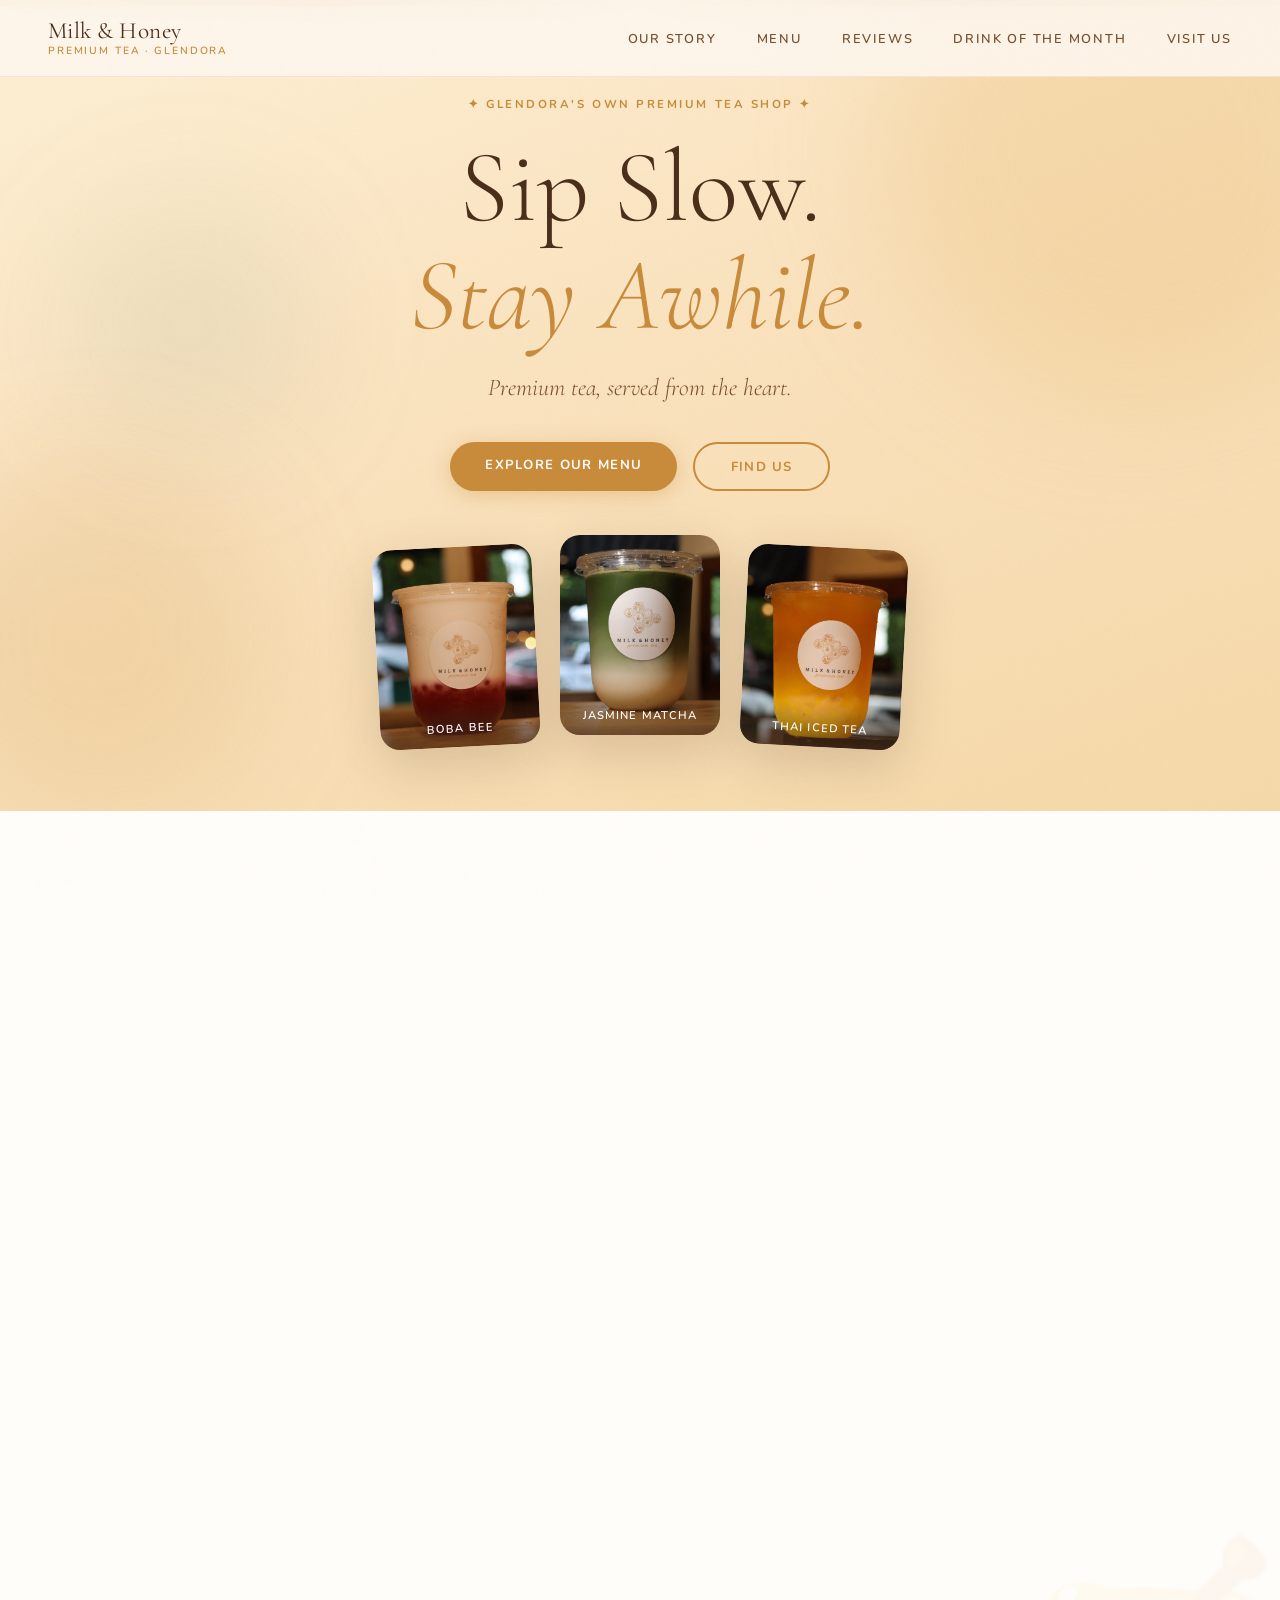
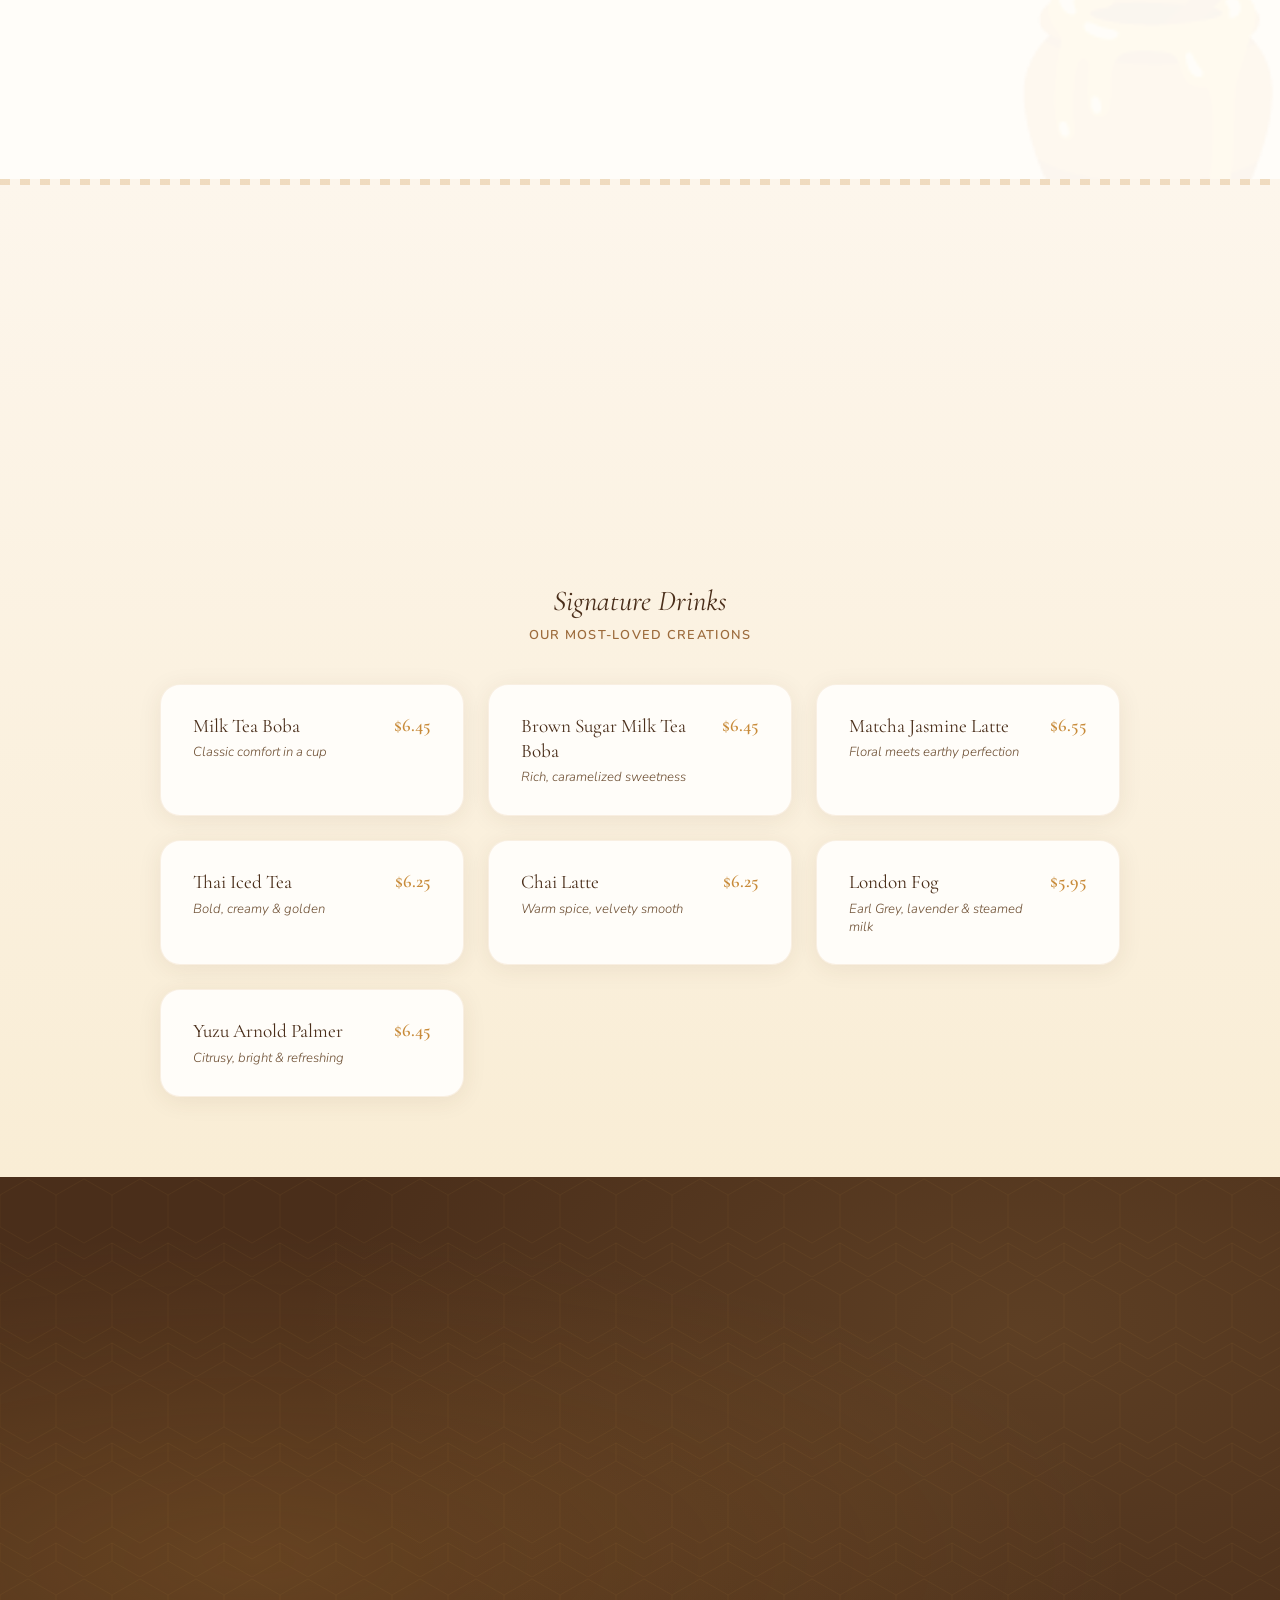
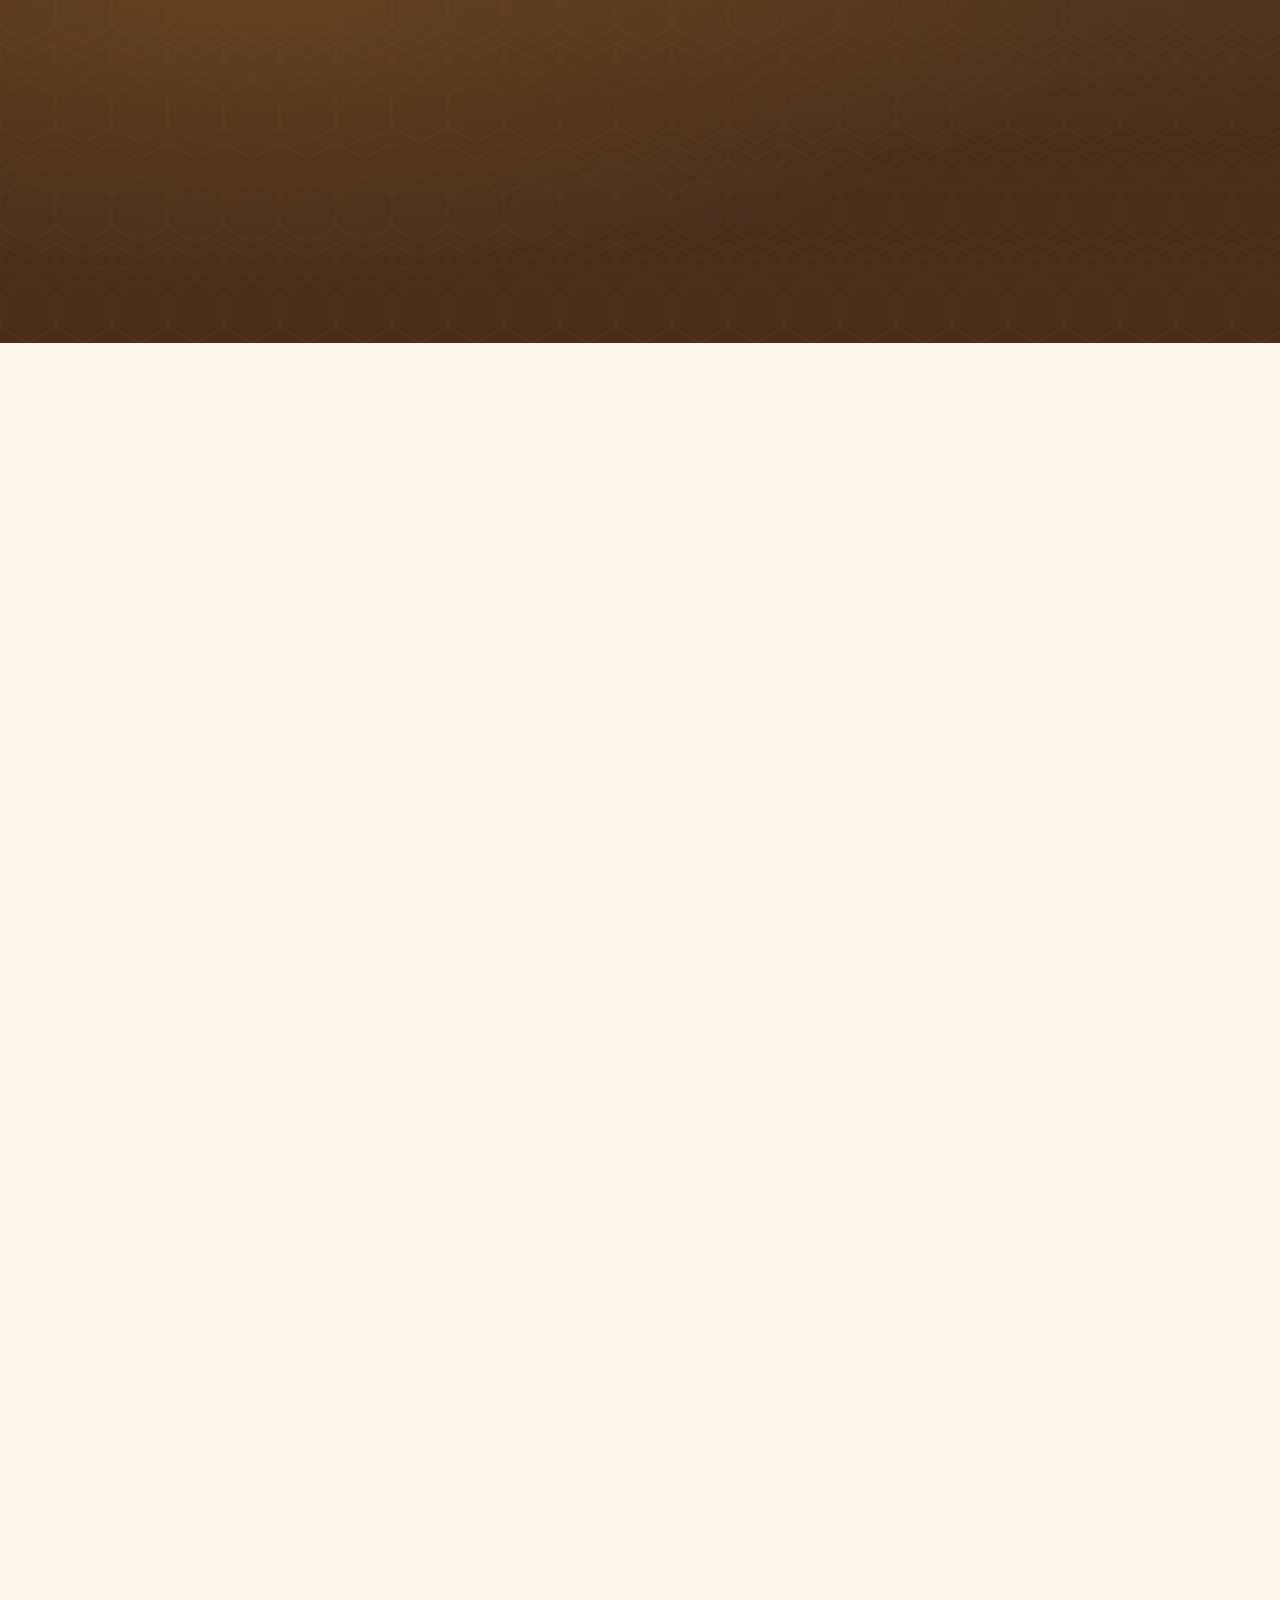
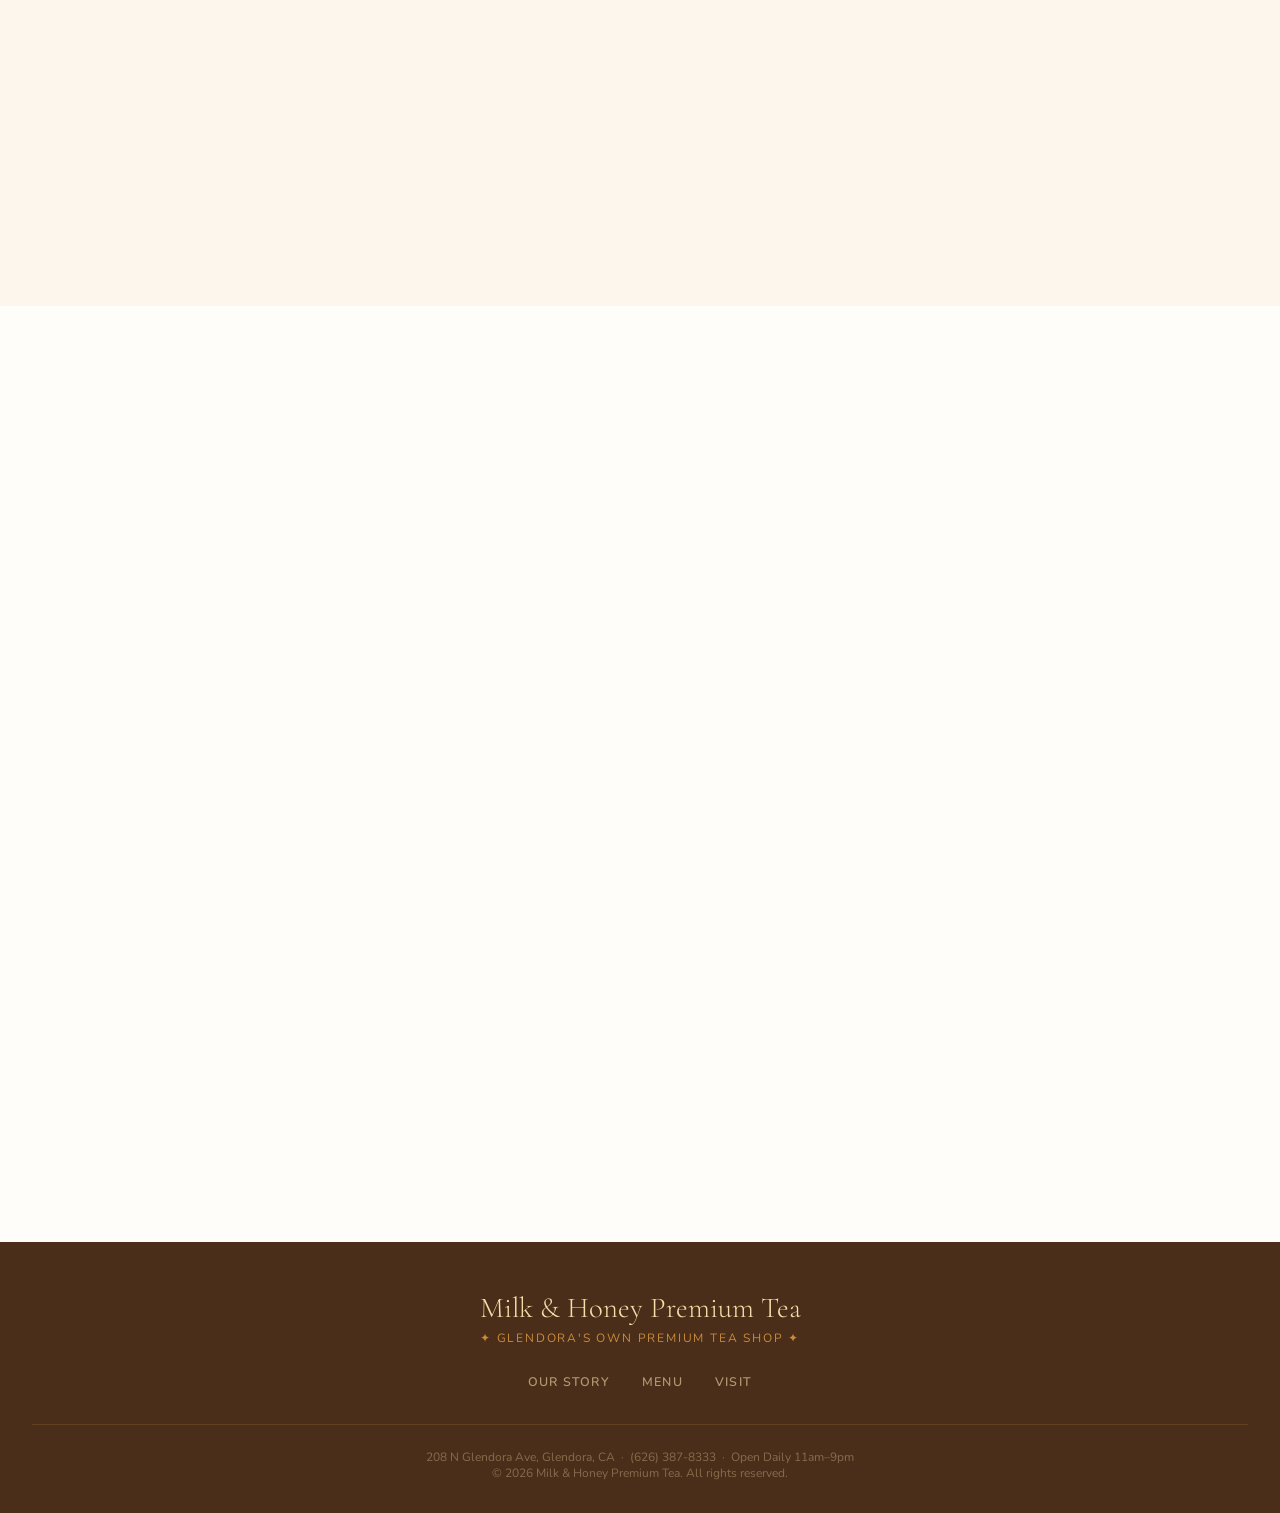
==== images/index.html @ d229e273 "Add files via upload" ====
<!DOCTYPE html>
<html lang="en">
<head>
<meta charset="UTF-8" />
<meta name="viewport" content="width=device-width, initial-scale=1.0" />
<title>Milk & Honey Premium Tea — Glendora's Own Premium Tea Shop</title>
<meta name="description" content="Milk & Honey Premium Tea is Glendora's cozy bubble tea house. Premium teas, boba drinks, and handcrafted lattes. Visit us at 208 N Glendora Ave. Open daily 11am–9pm." />
<!-- Google Analytics -->
<script async src="https://www.googletagmanager.com/gtag/js?id=G-Y9LE8G3MWZ"></script>
<script>
  window.dataLayer = window.dataLayer || [];
  function gtag(){dataLayer.push(arguments);}
  gtag('js', new Date());
  gtag('config', 'G-Y9LE8G3MWZ');
</script>

<link rel="preconnect" href="https://fonts.googleapis.com" />
<link rel="preconnect" href="https://fonts.gstatic.com" crossorigin />
<link href="https://fonts.googleapis.com/css2?family=Cormorant+Garamond:ital,wght@0,300;0,400;0,600;1,300;1,400&family=Nunito:wght@300;400;500;600;700&display=swap" rel="stylesheet" />
<style>
  :root {
    --honey:      #C88B3A;
    --honey-light:#E8B96A;
    --honey-pale: #F5DFA8;
    --cream:      #FDF6EC;
    --cream-dark: #F2E4CC;
    --warm-brown: #4A2E1A;
    --mid-brown:  #7A4F2D;
    --bark:       #9C6B3C;
    --sage:       #8A9E7E;
    --blush:      #EAD5C5;
    --white:      #FFFDF9;
    --text:       #3A2214;
    --text-soft:  #6B4C30;
  }

  *, *::before, *::after { box-sizing: border-box; margin: 0; padding: 0; }

  html { scroll-behavior: smooth; }

  body {
    font-family: 'Nunito', sans-serif;
    background: var(--cream);
    color: var(--text);
    overflow-x: hidden;
  }

  /* ========== NOISE TEXTURE OVERLAY ========== */
  body::before {
    content: '';
    position: fixed;
    inset: 0;
    background-image: url("data:image/svg+xml,%3Csvg viewBox='0 0 200 200' xmlns='http://www.w3.org/2000/svg'%3E%3Cfilter id='n'%3E%3CfeTurbulence type='fractalNoise' baseFrequency='0.9' numOctaves='4' stitchTiles='stitch'/%3E%3C/filter%3E%3Crect width='100%25' height='100%25' filter='url(%23n)' opacity='0.035'/%3E%3C/svg%3E");
    pointer-events: none;
    z-index: 9999;
    opacity: 0.4;
  }

  /* ========== NAV ========== */
  nav {
    position: fixed;
    top: 0; left: 0; right: 0;
    z-index: 100;
    display: flex;
    align-items: center;
    justify-content: space-between;
    padding: 1.1rem 3rem;
    background: rgba(253, 246, 236, 0.92);
    backdrop-filter: blur(12px);
    border-bottom: 1px solid rgba(200,139,58,0.15);
    transition: box-shadow 0.3s;
  }
  nav.scrolled { box-shadow: 0 2px 24px rgba(74,46,26,0.10); }

  .nav-brand {
    font-family: 'Cormorant Garamond', serif;
    font-size: 1.45rem;
    font-weight: 400;
    color: var(--warm-brown);
    letter-spacing: 0.02em;
    text-decoration: none;
    line-height: 1.2;
  }
  .nav-brand span { display: block; font-size: 0.65rem; letter-spacing: 0.18em; text-transform: uppercase; color: var(--honey); font-family: 'Nunito', sans-serif; font-weight: 600; }

  .nav-links { display: flex; gap: 2.5rem; list-style: none; align-items: center; }
  .nav-links a {
    font-size: 0.8rem;
    letter-spacing: 0.14em;
    text-transform: uppercase;
    font-weight: 600;
    color: var(--mid-brown);
    text-decoration: none;
    transition: color 0.2s;
  }
  .nav-links a:hover { color: var(--honey); }
  .nav-links .order-btn {
    background: var(--honey);
    color: var(--white) !important;
    padding: 0.55rem 1.3rem;
    border-radius: 50px;
    transition: background 0.2s, transform 0.15s;
  }
  .nav-links .order-btn:hover { background: var(--warm-brown); transform: translateY(-1px); }

  /* ========== HERO ========== */
  .hero {
    min-height: 80vh;
    display: flex;
    flex-direction: column;
    align-items: center;
    justify-content: center;
    text-align: center;
    padding: 6rem 2rem 4rem;
    position: relative;
    overflow: hidden;
    background: linear-gradient(160deg, #FDF0D5 0%, #FAE3C0 40%, #F5D8A8 100%);
  }

  /* Honey drip decorative top */
  .hero::before {
    content: '';
    position: absolute;
    top: -2px; left: 0; right: 0;
    height: 8px;
    background: linear-gradient(90deg, var(--honey-light), var(--honey), var(--honey-pale), var(--honey), var(--honey-light));
    z-index: 2;
  }

  /* Decorative circles */
  .hero-orb {
    position: absolute;
    border-radius: 50%;
    filter: blur(60px);
    pointer-events: none;
  }
  .hero-orb-1 { width: 500px; height: 500px; background: rgba(232,185,106,0.25); top: -100px; right: -100px; }
  .hero-orb-2 { width: 350px; height: 350px; background: rgba(200,139,58,0.15); bottom: 0; left: -80px; }
  .hero-orb-3 { width: 250px; height: 250px; background: rgba(138,158,126,0.12); top: 200px; left: 5%; }

  .hero-eyebrow {
    font-size: 0.72rem;
    letter-spacing: 0.22em;
    text-transform: uppercase;
    color: var(--honey);
    font-weight: 700;
    margin-bottom: 1.4rem;
    opacity: 0;
    animation: fadeUp 0.8s 0.2s forwards;
  }

  .hero h1 {
    font-family: 'Cormorant Garamond', serif;
    font-size: clamp(3.2rem, 8vw, 6.5rem);
    font-weight: 300;
    color: var(--warm-brown);
    line-height: 1.05;
    max-width: 780px;
    margin-bottom: 0.5rem;
    opacity: 0;
    animation: fadeUp 0.9s 0.4s forwards;
  }
  .hero h1 em { font-style: italic; color: var(--honey); }

  .hero-tagline {
    font-family: 'Cormorant Garamond', serif;
    font-size: clamp(1.1rem, 2.5vw, 1.5rem);
    font-weight: 300;
    font-style: italic;
    color: var(--mid-brown);
    margin-top: 1rem;
    margin-bottom: 2.5rem;
    opacity: 0;
    animation: fadeUp 0.9s 0.6s forwards;
  }

  .hero-ctas {
    display: flex;
    gap: 1rem;
    flex-wrap: wrap;
    justify-content: center;
    opacity: 0;
    animation: fadeUp 0.9s 0.8s forwards;
  }

  .btn-primary {
    background: var(--honey);
    color: var(--white);
    padding: 0.85rem 2.2rem;
    border-radius: 50px;
    text-decoration: none;
    font-size: 0.82rem;
    letter-spacing: 0.1em;
    text-transform: uppercase;
    font-weight: 700;
    transition: background 0.25s, transform 0.2s, box-shadow 0.25s;
    box-shadow: 0 4px 20px rgba(200,139,58,0.35);
  }
  .btn-primary:hover { background: var(--warm-brown); transform: translateY(-2px); box-shadow: 0 8px 30px rgba(74,46,26,0.25); }

  .btn-outline {
    border: 2px solid var(--honey);
    color: var(--honey);
    padding: 0.82rem 2.2rem;
    border-radius: 50px;
    text-decoration: none;
    font-size: 0.82rem;
    letter-spacing: 0.1em;
    text-transform: uppercase;
    font-weight: 700;
    transition: all 0.25s;
  }
  .btn-outline:hover { background: var(--honey); color: var(--white); transform: translateY(-2px); }

  /* Floating tea cups decoration */
  .hero-images {
    display: flex;
    gap: 1.5rem;
    margin-top: 3.5rem;
    opacity: 0;
    animation: fadeUp 1s 1s forwards;
  }
  .tea-card-mini {
    width: 160px;
    height: 200px;
    border-radius: 20px;
    overflow: hidden;
    box-shadow: 0 16px 50px rgba(74,46,26,0.18);
    position: relative;
    transform: rotate(-3deg);
    transition: transform 0.3s;
  }
  .tea-card-mini:nth-child(2) { transform: rotate(0deg) translateY(-12px); }
  .tea-card-mini:nth-child(3) { transform: rotate(3deg); }
  .tea-card-mini:hover { transform: rotate(0deg) translateY(-8px) scale(1.04); }
  .tea-card-mini img { width: 100%; height: 100%; object-fit: cover; }
  .tea-card-mini .label {
    position: absolute;
    bottom: 0; left: 0; right: 0;
    background: linear-gradient(transparent, rgba(74,46,26,0.75));
    color: #fff;
    font-size: 0.7rem;
    letter-spacing: 0.1em;
    text-transform: uppercase;
    font-weight: 600;
    padding: 1.2rem 0.8rem 0.7rem;
    text-align: center;
  }

  /* ========== SECTION DEFAULTS ========== */
  section { padding: 5rem 2rem; }
  .container { max-width: 1100px; margin: 0 auto; }
  .section-label {
    font-size: 0.7rem;
    letter-spacing: 0.22em;
    text-transform: uppercase;
    color: var(--honey);
    font-weight: 700;
    margin-bottom: 0.8rem;
  }
  .section-title {
    font-family: 'Cormorant Garamond', serif;
    font-size: clamp(2.2rem, 5vw, 3.4rem);
    font-weight: 300;
    color: var(--warm-brown);
    line-height: 1.15;
    margin-bottom: 1.2rem;
  }
  .section-title em { font-style: italic; color: var(--honey); }
  .divider {
    width: 60px; height: 3px;
    background: linear-gradient(90deg, var(--honey), var(--honey-pale));
    border-radius: 2px;
    margin-bottom: 1.8rem;
  }

  /* ========== ABOUT ========== */
  .about {
    background: var(--white);
    position: relative;
    overflow: hidden;
  }
  .about::after {
    content: '🍯';
    position: absolute;
    font-size: 18rem;
    opacity: 0.04;
    right: -3rem;
    bottom: -4rem;
    line-height: 1;
  }
  .about-inner {
    display: grid;
    grid-template-columns: 1fr 1fr;
    gap: 5rem;
    align-items: center;
  }
  .about-visual {
    position: relative;
  }
  .about-img-frame {
    background: var(--cream-dark);
    border-radius: 24px;
    padding: 2rem;
    box-shadow: 0 20px 60px rgba(74,46,26,0.12);
    position: relative;
  }
  .about-img-frame::before {
    content: '';
    position: absolute;
    inset: -12px;
    border: 2px dashed rgba(200,139,58,0.3);
    border-radius: 32px;
    pointer-events: none;
  }
  .about-poem-box {
    background: linear-gradient(135deg, var(--honey-pale), var(--cream-dark));
    border-radius: 16px;
    padding: 2.2rem;
    text-align: center;
  }
  .about-poem-box .poem-title {
    font-family: 'Cormorant Garamond', serif;
    font-size: 1.6rem;
    font-weight: 400;
    font-style: italic;
    color: var(--warm-brown);
    margin-bottom: 1.2rem;
  }
  .about-poem-box p {
    font-family: 'Cormorant Garamond', serif;
    font-size: 1.05rem;
    font-style: italic;
    color: var(--mid-brown);
    line-height: 1.9;
    font-weight: 300;
  }
  .pinky-icon {
    font-size: 2.5rem;
    display: block;
    margin-bottom: 1rem;
  }

  .about-text { position: relative; z-index: 1; }
  .about-text p {
    font-size: 1.05rem;
    color: var(--text-soft);
    line-height: 1.9;
    margin-bottom: 1.2rem;
    font-weight: 300;
  }
  .about-text p strong { color: var(--warm-brown); font-weight: 600; }
  .about-badges {
    display: flex;
    gap: 0.8rem;
    flex-wrap: wrap;
    margin-top: 2rem;
  }
  .badge {
    background: var(--honey-pale);
    color: var(--mid-brown);
    font-size: 0.75rem;
    font-weight: 700;
    letter-spacing: 0.08em;
    text-transform: uppercase;
    padding: 0.5rem 1.1rem;
    border-radius: 50px;
    border: 1px solid rgba(200,139,58,0.25);
  }

  /* ========== MENU ========== */
  .menu-section {
    background: linear-gradient(180deg, var(--cream) 0%, #F9EDD5 100%);
    position: relative;
  }
  .menu-section::before {
    content: '';
    position: absolute;
    top: 0; left: 0; right: 0;
    height: 6px;
    background: repeating-linear-gradient(90deg, var(--honey) 0, var(--honey) 10px, transparent 10px, transparent 20px);
    opacity: 0.25;
  }

  .menu-header { text-align: center; margin-bottom: 3.5rem; }
  .menu-header .divider { margin: 0 auto 1.8rem; }

  /* Category tabs */
  .menu-tabs {
    display: flex;
    gap: 0.6rem;
    flex-wrap: wrap;
    justify-content: center;
    margin-bottom: 3rem;
  }
  .tab-btn {
    background: transparent;
    border: 1.5px solid var(--honey);
    color: var(--honey);
    font-family: 'Nunito', sans-serif;
    font-size: 0.75rem;
    font-weight: 700;
    letter-spacing: 0.12em;
    text-transform: uppercase;
    padding: 0.5rem 1.3rem;
    border-radius: 50px;
    cursor: pointer;
    transition: all 0.2s;
  }
  .tab-btn.active, .tab-btn:hover {
    background: var(--honey);
    color: var(--white);
  }

  /* Menu categories */
  .menu-category { display: none; }
  .menu-category.active { display: block; animation: fadeIn 0.4s forwards; }

  .menu-cat-title {
    font-family: 'Cormorant Garamond', serif;
    font-size: 1.8rem;
    font-style: italic;
    font-weight: 400;
    color: var(--warm-brown);
    text-align: center;
    margin-bottom: 0.5rem;
  }
  .menu-cat-sub {
    text-align: center;
    font-size: 0.8rem;
    letter-spacing: 0.1em;
    text-transform: uppercase;
    color: var(--bark);
    margin-bottom: 2.5rem;
    font-weight: 600;
  }

  /* Signature drinks — card layout */
  .menu-cards {
    display: grid;
    grid-template-columns: repeat(auto-fill, minmax(280px, 1fr));
    gap: 1.5rem;
    max-width: 960px;
    margin: 0 auto;
  }
  .menu-card {
    background: var(--white);
    border-radius: 20px;
    padding: 1.8rem 2rem;
    box-shadow: 0 4px 24px rgba(74,46,26,0.08);
    border: 1px solid rgba(200,139,58,0.12);
    transition: transform 0.25s, box-shadow 0.25s;
    display: flex;
    justify-content: space-between;
    align-items: flex-start;
  }
  .menu-card:hover { transform: translateY(-4px); box-shadow: 0 12px 40px rgba(74,46,26,0.14); }
  .menu-card-name {
    font-family: 'Cormorant Garamond', serif;
    font-size: 1.2rem;
    font-weight: 400;
    color: var(--warm-brown);
    line-height: 1.3;
    flex: 1;
  }
  .menu-card-desc {
    font-size: 0.82rem;
    color: var(--text-soft);
    margin-top: 0.3rem;
    font-weight: 300;
    font-style: italic;
  }
  .menu-card-price {
    font-family: 'Cormorant Garamond', serif;
    font-size: 1.15rem;
    font-weight: 600;
    color: var(--honey);
    white-space: nowrap;
    margin-left: 1rem;
  }

  /* Simple list layout */
  .menu-list {
    display: grid;
    grid-template-columns: repeat(auto-fill, minmax(220px, 1fr));
    gap: 0.8rem;
    max-width: 960px;
    margin: 0 auto;
  }
  .menu-list-item {
    background: var(--white);
    border-radius: 12px;
    padding: 0.9rem 1.2rem;
    display: flex;
    align-items: center;
    gap: 0.7rem;
    font-size: 0.92rem;
    color: var(--mid-brown);
    font-weight: 500;
    border: 1px solid rgba(200,139,58,0.12);
    transition: border-color 0.2s, background 0.2s;
  }
  .menu-list-item:hover { border-color: var(--honey-light); background: var(--cream-dark); }
  .menu-list-item::before { content: '✦'; color: var(--honey-light); font-size: 0.65rem; flex-shrink: 0; }

  /* Toppings/foam grid */
  .add-on-grid {
    max-width: 960px;
    margin: 0 auto;
    display: grid;
    grid-template-columns: 1fr 1fr;
    gap: 2rem;
  }
  .add-on-box {
    background: var(--white);
    border-radius: 20px;
    padding: 2rem;
    border: 1px solid rgba(200,139,58,0.15);
    box-shadow: 0 4px 20px rgba(74,46,26,0.06);
  }
  .add-on-box-title {
    font-family: 'Cormorant Garamond', serif;
    font-size: 1.3rem;
    font-weight: 400;
    color: var(--warm-brown);
    margin-bottom: 0.3rem;
  }
  .add-on-price-tag {
    display: inline-block;
    background: var(--honey-pale);
    color: var(--honey);
    font-size: 0.72rem;
    font-weight: 700;
    letter-spacing: 0.1em;
    padding: 0.2rem 0.7rem;
    border-radius: 50px;
    margin-bottom: 1rem;
  }
  .add-on-items {
    display: flex;
    flex-wrap: wrap;
    gap: 0.5rem;
  }
  .add-on-item {
    background: var(--cream);
    color: var(--text-soft);
    font-size: 0.8rem;
    padding: 0.35rem 0.85rem;
    border-radius: 50px;
    font-weight: 500;
    border: 1px solid var(--cream-dark);
    transition: all 0.2s;
  }
  .add-on-item:hover { background: var(--honey-pale); border-color: var(--honey-light); color: var(--warm-brown); cursor: default; }

  /* ========== ORDER BANNER ========== */
  .order-banner {
    background: var(--warm-brown);
    padding: 4rem 2rem;
    text-align: center;
    position: relative;
    overflow: hidden;
  }
  .order-banner::before {
    content: '';
    position: absolute;
    inset: 0;
    background: radial-gradient(ellipse at 70% 50%, rgba(200,139,58,0.25) 0%, transparent 65%);
  }
  .order-banner h2 {
    font-family: 'Cormorant Garamond', serif;
    font-size: clamp(2rem, 5vw, 3rem);
    font-weight: 300;
    color: var(--honey-pale);
    margin-bottom: 0.8rem;
    position: relative;
  }
  .order-banner p {
    font-size: 1rem;
    color: rgba(245,223,168,0.75);
    margin-bottom: 2rem;
    font-weight: 300;
    position: relative;
    max-width: 480px;
    margin-left: auto;
    margin-right: auto;
  }
  .order-banner .btn-primary {
    background: var(--honey);
    font-size: 0.9rem;
    padding: 1rem 2.8rem;
    position: relative;
    box-shadow: 0 8px 32px rgba(0,0,0,0.3);
  }
  .order-banner .btn-primary:hover { background: var(--honey-light); color: var(--warm-brown); }

  /* ========== VISIT ========== */
  .visit { background: var(--white); }
  .visit-inner {
    display: grid;
    grid-template-columns: 1fr 1fr;
    gap: 4rem;
    align-items: start;
  }
  .visit-info { }
  .info-row {
    display: flex;
    gap: 1.2rem;
    align-items: flex-start;
    margin-bottom: 2rem;
    padding-bottom: 2rem;
    border-bottom: 1px solid var(--cream-dark);
  }
  .info-row:last-child { border-bottom: none; }
  .info-icon {
    width: 48px;
    height: 48px;
    background: var(--honey-pale);
    border-radius: 14px;
    display: flex;
    align-items: center;
    justify-content: center;
    font-size: 1.3rem;
    flex-shrink: 0;
  }
  .info-label {
    font-size: 0.7rem;
    letter-spacing: 0.15em;
    text-transform: uppercase;
    color: var(--honey);
    font-weight: 700;
    margin-bottom: 0.4rem;
  }
  .info-value {
    font-family: 'Cormorant Garamond', serif;
    font-size: 1.15rem;
    color: var(--warm-brown);
    font-weight: 400;
    line-height: 1.5;
  }
  .info-value a { color: var(--warm-brown); text-decoration: none; }
  .info-value a:hover { color: var(--honey); }

  .visit-map {
    border-radius: 24px;
    overflow: hidden;
    box-shadow: 0 16px 60px rgba(74,46,26,0.15);
    height: auto;
  }
  .visit-map iframe { width: 100%; height: 300px; border: 0; display: block; }

  /* ========== FOOTER ========== */
  footer {
    background: var(--warm-brown);
    color: rgba(245,223,168,0.7);
    padding: 3rem 2rem 2rem;
    text-align: center;
  }
  .footer-brand {
    font-family: 'Cormorant Garamond', serif;
    font-size: 1.8rem;
    font-weight: 300;
    color: var(--honey-pale);
    margin-bottom: 0.3rem;
  }
  .footer-tag {
    font-size: 0.75rem;
    letter-spacing: 0.15em;
    text-transform: uppercase;
    color: var(--honey);
    margin-bottom: 1.5rem;
  }
  .footer-links {
    display: flex;
    gap: 2rem;
    justify-content: center;
    list-style: none;
    margin-bottom: 2rem;
    flex-wrap: wrap;
  }
  .footer-links a {
    font-size: 0.78rem;
    letter-spacing: 0.1em;
    text-transform: uppercase;
    color: rgba(245,223,168,0.6);
    text-decoration: none;
    font-weight: 600;
    transition: color 0.2s;
  }
  .footer-links a:hover { color: var(--honey-light); }
  .footer-copy {
    font-size: 0.75rem;
    color: rgba(245,223,168,0.35);
    border-top: 1px solid rgba(200,139,58,0.2);
    padding-top: 1.5rem;
    margin-top: 1.5rem;
  }

  /* ========== SOCIAL PROOF ========== */
  .social-proof {
    background: var(--cream);
    padding: 5rem 2rem;
    position: relative;
    overflow: hidden;
  }
  .social-proof-header { text-align: center; margin-bottom: 3.5rem; }
  .social-proof-header .divider { margin: 0 auto 1.8rem; }

  /* ---- Yelp badge strip ---- */
  .yelp-strip {
    display: flex;
    align-items: center;
    justify-content: center;
    gap: 1.5rem;
    background: var(--white);
    border-radius: 20px;
    padding: 1.5rem 2.5rem;
    margin-bottom: 3rem;
    max-width: 700px;
    margin-left: auto;
    margin-right: auto;
    box-shadow: 0 4px 20px rgba(74,46,26,0.07);
    border: 1px solid rgba(200,139,58,0.12);
    flex-wrap: wrap;
    gap: 1.2rem;
  }
  .yelp-logo { display: flex; align-items: center; gap: 0.5rem; }
  .yelp-logo svg { width: 70px; height: auto; }
  .yelp-stars { display: flex; gap: 3px; }
  .yelp-star { color: #FF1A1A; font-size: 1.3rem; }
  .yelp-info { text-align: left; }
  .yelp-rating-num {
    font-family: 'Cormorant Garamond', serif;
    font-size: 2.2rem;
    font-weight: 300;
    color: var(--warm-brown);
    line-height: 1;
  }
  .yelp-count {
    font-size: 0.78rem;
    color: var(--text-soft);
    font-weight: 500;
    letter-spacing: 0.05em;
  }
  .yelp-btn {
    background: #FF1A1A;
    color: #fff;
    text-decoration: none;
    font-size: 0.78rem;
    font-weight: 700;
    letter-spacing: 0.1em;
    text-transform: uppercase;
    padding: 0.6rem 1.4rem;
    border-radius: 50px;
    transition: background 0.2s, transform 0.2s;
    white-space: nowrap;
  }
  .yelp-btn:hover { background: #cc0000; transform: translateY(-1px); }

  /* ---- Review cards ---- */
  .reviews-grid {
    display: grid;
    grid-template-columns: repeat(auto-fill, minmax(300px, 1fr));
    gap: 1.5rem;
    max-width: 1100px;
    margin: 0 auto 4rem;
  }
  .review-card {
    background: var(--white);
    border-radius: 20px;
    padding: 2rem;
    box-shadow: 0 4px 24px rgba(74,46,26,0.07);
    border: 1px solid rgba(200,139,58,0.12);
    display: flex;
    flex-direction: column;
    gap: 1rem;
    transition: transform 0.25s, box-shadow 0.25s;
  }
  .review-card:hover { transform: translateY(-4px); box-shadow: 0 12px 40px rgba(74,46,26,0.12); }
  .review-stars { display: flex; gap: 3px; }
  .review-star { color: #FF1A1A; font-size: 1rem; }
  .review-text {
    font-family: 'Cormorant Garamond', serif;
    font-size: 1.1rem;
    font-style: italic;
    font-weight: 300;
    color: var(--text);
    line-height: 1.75;
    flex: 1;
  }
  .review-text::before { content: '\201C'; color: var(--honey-light); font-size: 2rem; line-height: 0; vertical-align: -0.5rem; margin-right: 2px; }
  .review-text::after  { content: '\201D'; color: var(--honey-light); font-size: 2rem; line-height: 0; vertical-align: -0.5rem; margin-left: 2px; }
  .review-meta {
    display: flex;
    align-items: center;
    gap: 0.8rem;
    padding-top: 1rem;
    border-top: 1px solid var(--cream-dark);
  }
  .review-avatar {
    width: 38px; height: 38px;
    border-radius: 50%;
    background: var(--honey-pale);
    display: flex;
    align-items: center;
    justify-content: center;
    font-size: 0.9rem;
    font-weight: 700;
    color: var(--honey);
    flex-shrink: 0;
  }
  .review-name {
    font-size: 0.85rem;
    font-weight: 700;
    color: var(--warm-brown);
    line-height: 1.3;
  }
  .review-source {
    font-size: 0.72rem;
    color: var(--text-soft);
    font-weight: 500;
    display: flex;
    align-items: center;
    gap: 0.3rem;
  }
  .review-source::before { content: ''; display: inline-block; width: 8px; height: 8px; border-radius: 50%; background: #FF1A1A; }

  /* ---- Instagram section ---- */
  .insta-section { margin-top: 1rem; }
  .insta-header {
    display: flex;
    align-items: center;
    justify-content: center;
    gap: 1rem;
    margin-bottom: 1.5rem;
    flex-wrap: wrap;
  }
  .insta-handle {
    font-family: 'Cormorant Garamond', serif;
    font-size: 1.4rem;
    font-weight: 400;
    font-style: italic;
    color: var(--warm-brown);
  }
  .insta-badge {
    display: flex;
    align-items: center;
    gap: 0.5rem;
    text-decoration: none;
    background: linear-gradient(135deg, #f09433 0%, #e6683c 25%, #dc2743 50%, #cc2366 75%, #bc1888 100%);
    color: #fff;
    font-size: 0.75rem;
    font-weight: 700;
    letter-spacing: 0.08em;
    text-transform: uppercase;
    padding: 0.5rem 1.2rem;
    border-radius: 50px;
    transition: opacity 0.2s, transform 0.2s;
  }
  .insta-badge:hover { opacity: 0.88; transform: translateY(-1px); }
  .insta-grid {
    display: grid;
    grid-template-columns: repeat(3, 1fr);
    gap: 1rem;
    max-width: 700px;
    margin: 0 auto;
    border-radius: 20px;
    overflow: hidden;
  }
  .insta-placeholder {
    aspect-ratio: 1;
    background: var(--cream-dark);
    border-radius: 12px;
    display: flex;
    flex-direction: column;
    align-items: center;
    justify-content: center;
    gap: 0.5rem;
    cursor: pointer;
    transition: background 0.2s;
    text-decoration: none;
    border: 2px dashed rgba(200,139,58,0.25);
  }
  .insta-placeholder:hover { background: var(--honey-pale); }
  .insta-placeholder .insta-img {
    width: 100%;
    height: 100%;
    object-fit: cover;
    border-radius: 10px;
    display: block;
  }
  .insta-placeholder-icon { font-size: 2rem; opacity: 0.4; }
  .insta-placeholder-text { font-size: 0.7rem; color: var(--text-soft); font-weight: 600; letter-spacing: 0.08em; text-transform: uppercase; }
  .insta-note {
    text-align: center;
    margin-top: 1.2rem;
    font-size: 0.82rem;
    color: var(--text-soft);
    font-style: italic;
    font-weight: 300;
  }

  /* ========== HONEY DRIP DECOR ========== */
  .honey-drip {
    display: flex;
    justify-content: center;
    gap: 1.5rem;
    padding: 1.5rem 0;
    opacity: 0.25;
  }
  .drip { width: 3px; border-radius: 3px; background: var(--honey); }

  /* ========== ANIMATIONS ========== */
  @keyframes fadeUp {
    from { opacity: 0; transform: translateY(22px); }
    to   { opacity: 1; transform: translateY(0); }
  }
  @keyframes fadeIn {
    from { opacity: 0; } to { opacity: 1; }
  }

  .reveal {
    opacity: 0;
    transform: translateY(28px);
    transition: opacity 0.7s ease, transform 0.7s ease;
  }
  .reveal.visible { opacity: 1; transform: translateY(0); }

  /* ========== HAMBURGER ========== */
  .hamburger {
    display: none;
    background: none;
    border: none;
    cursor: pointer;
    flex-direction: column;
    gap: 5px;
    padding: 4px;
  }
  .hamburger span { display: block; width: 24px; height: 2px; background: var(--warm-brown); border-radius: 2px; transition: all 0.3s; }

  /* ========== DRINK OF THE MONTH ========== */
  .dotm {
    background: var(--warm-brown);
    position: relative;
    overflow: hidden;
    padding: 6rem 2rem;
  }
  .dotm::before {
    content: '';
    position: absolute;
    inset: 0;
    background:
      radial-gradient(ellipse at 20% 50%, rgba(200,139,58,0.22) 0%, transparent 60%),
      radial-gradient(ellipse at 80% 20%, rgba(232,185,106,0.12) 0%, transparent 50%);
  }
  /* Honeycomb pattern */
  .dotm::after {
    content: '';
    position: absolute;
    inset: 0;
    background-image: url("data:image/svg+xml,%3Csvg xmlns='http://www.w3.org/2000/svg' width='56' height='100'%3E%3Cpath d='M28 66L0 50V18L28 2l28 16v32L28 66zm0 34L0 84V66l28 16 28-16v18L28 100z' fill='none' stroke='rgba(200,139,58,0.07)' stroke-width='1'/%3E%3C/svg%3E");
    pointer-events: none;
  }

  .dotm-inner {
    display: grid;
    grid-template-columns: 1fr 1fr;
    gap: 5rem;
    align-items: center;
    max-width: 1100px;
    margin: 0 auto;
    position: relative;
    z-index: 1;
  }

  .dotm-visual {
    position: relative;
  }
  .dotm-img-wrap {
    position: relative;
    display: inline-block;
    width: 100%;
  }
  .dotm-img-wrap img {
    width: 100%;
    max-width: 440px;
    height: 520px;
    object-fit: cover;
    border-radius: 28px;
    display: block;
    box-shadow: 0 32px 80px rgba(0,0,0,0.45);
  }
  /* Rotating badge */
  .dotm-badge {
    position: absolute;
    top: -20px;
    right: -20px;
    width: 110px;
    height: 110px;
    display: flex;
    align-items: center;
    justify-content: center;
    z-index: 2;
  }
  .dotm-badge svg {
    position: absolute;
    inset: 0;
    width: 100%;
    height: 100%;
    animation: rotateBadge 18s linear infinite;
  }
  .dotm-badge-icon {
    font-size: 2rem;
    z-index: 1;
  }
  @keyframes rotateBadge {
    from { transform: rotate(0deg); }
    to   { transform: rotate(360deg); }
  }

  /* Glow behind image */
  .dotm-glow {
    position: absolute;
    width: 300px;
    height: 300px;
    background: radial-gradient(circle, rgba(200,139,58,0.4) 0%, transparent 70%);
    top: 50%;
    left: 50%;
    transform: translate(-50%, -50%);
    filter: blur(50px);
    z-index: 0;
    pointer-events: none;
  }

  .dotm-content { color: var(--cream); }

  .dotm-overline {
    font-size: 0.7rem;
    letter-spacing: 0.25em;
    text-transform: uppercase;
    color: var(--honey-light);
    font-weight: 700;
    margin-bottom: 0.6rem;
    display: flex;
    align-items: center;
    gap: 0.7rem;
  }
  .dotm-overline::after {
    content: '';
    flex: 1;
    max-width: 60px;
    height: 1px;
    background: var(--honey);
    opacity: 0.5;
  }

  .dotm-month-title {
    font-family: 'Cormorant Garamond', serif;
    font-size: clamp(2.5rem, 5vw, 4rem);
    font-weight: 300;
    color: var(--honey-pale);
    line-height: 1.1;
    margin-bottom: 1rem;
  }
  .dotm-month-title em {
    font-style: italic;
    color: var(--honey-light);
  }

  .dotm-divider {
    width: 50px;
    height: 2px;
    background: linear-gradient(90deg, var(--honey), transparent);
    margin-bottom: 1.5rem;
  }

  .dotm-desc {
    font-size: 1.05rem;
    color: rgba(245,223,168,0.75);
    line-height: 1.9;
    font-weight: 300;
    margin-bottom: 2rem;
  }

  .dotm-tags {
    display: flex;
    flex-wrap: wrap;
    gap: 0.6rem;
    margin-bottom: 2.2rem;
  }
  .dotm-tag {
    background: rgba(200,139,58,0.2);
    border: 1px solid rgba(200,139,58,0.35);
    color: var(--honey-light);
    font-size: 0.72rem;
    font-weight: 700;
    letter-spacing: 0.1em;
    text-transform: uppercase;
    padding: 0.35rem 0.9rem;
    border-radius: 50px;
  }

  .dotm-price-row {
    display: flex;
    align-items: center;
    gap: 1.5rem;
    margin-bottom: 2rem;
  }
  .dotm-price {
    font-family: 'Cormorant Garamond', serif;
    font-size: 2.5rem;
    font-weight: 300;
    color: var(--honey-light);
    line-height: 1;
  }
  .dotm-price-note {
    font-size: 0.78rem;
    color: rgba(245,223,168,0.5);
    font-weight: 300;
    font-style: italic;
  }

  .dotm .btn-primary {
    background: var(--honey);
    box-shadow: 0 8px 32px rgba(0,0,0,0.3);
  }
  .dotm .btn-primary:hover {
    background: var(--honey-light);
    color: var(--warm-brown);
  }

  /* ========== RESPONSIVE ========== */
  @media (max-width: 768px) {
    nav { padding: 1rem 1.5rem; }
    .nav-links { display: none; flex-direction: column; position: absolute; top: 100%; left: 0; right: 0; background: var(--cream); padding: 1.5rem; gap: 1.2rem; border-bottom: 2px solid var(--honey-pale); }
    .nav-links.open { display: flex; }
    .hamburger { display: flex; }
    .hero-images { display: none; }
    .about-inner { grid-template-columns: 1fr; gap: 2.5rem; }
    .dotm-inner { grid-template-columns: 1fr; gap: 2.5rem; }
    .dotm-img-wrap img { max-width: 100%; height: 360px; }
    .dotm-badge { top: -12px; right: -12px; width: 88px; height: 88px; }
    .reviews-grid { grid-template-columns: 1fr; }
    .insta-grid { grid-template-columns: repeat(3, 1fr); gap: 0.5rem; }
    .yelp-strip { flex-direction: column; text-align: center; }
    .yelp-info { text-align: center; }
    .visit-inner { grid-template-columns: 1fr; }
    .add-on-grid { grid-template-columns: 1fr; }
    .menu-cards { grid-template-columns: 1fr; }
  }
</style>
</head>
<body>

<!-- NAV -->
<nav id="mainNav">
  <a href="#" class="nav-brand">
    Milk & Honey
    <span>Premium Tea · Glendora</span>
  </a>
  <ul class="nav-links" id="navLinks">
    <li><a href="#about">Our Story</a></li>
    <li><a href="#menu">Menu</a></li>
    <li><a href="#reviews">Reviews</a></li>
    <li><a href="#dotm">Drink of the Month</a></li>
    <li><a href="#visit">Visit Us</a></li>
  </ul>
  <button class="hamburger" id="hamburger" aria-label="Toggle menu">
    <span></span><span></span><span></span>
  </button>
</nav>

<!-- HERO -->
<section class="hero" id="home">
  <div class="hero-orb hero-orb-1"></div>
  <div class="hero-orb hero-orb-2"></div>
  <div class="hero-orb hero-orb-3"></div>
  <p class="hero-eyebrow">✦ Glendora's Own Premium Tea Shop ✦</p>
  <h1>Sip Slow.<br/><em>Stay Awhile.</em></h1>
  <p class="hero-tagline">Premium tea, served from the heart.</p>
  <div class="hero-ctas">
    <a href="#menu" class="btn-primary">Explore Our Menu</a>
    <a href="https://maps.app.goo.gl/Ky1j2GPDf47TT2wUA" target="_blank" class="btn-outline">Find Us</a>
  </div>
  <div class="hero-images">
    <div class="tea-card-mini">
      <img src="img-drink-red.jpg" alt="Boba Bee" loading="lazy" />
      <span class="label">Boba Bee</span>
    </div>
    <div class="tea-card-mini">
      <img src="img-drink-matcha.jpg" alt="Jasmine Matcha Latte" loading="lazy" />
      <span class="label">Jasmine Matcha</span>
    </div>
    <div class="tea-card-mini">
      <img src="img-drink-orange.jpg" alt="Thai Iced Tea" loading="lazy" />
      <span class="label">Thai Iced Tea</span>
    </div>
  </div>
</section>

<!-- ABOUT -->
<section class="about" id="about">
  <div class="container">
    <div class="about-inner reveal">
      <div class="about-visual">
        <div class="about-img-frame">
          <img src="img-seating.jpg" alt="Inside Milk and Honey Premium Tea" style="width:100%;border-radius:12px;display:block;margin-bottom:1rem;" />
          <div class="about-poem-box">
            <span class="pinky-icon">🤙</span>
            <p class="poem-title">A Pinky Promise</p>
            <p>
              Every cup we pour is a promise —<br/>
              crafted with care, steeped with love,<br/>
              and delivered with a warmth<br/>
              you can taste in every sip.<br/><br/>
              This is our delicately kept promise<br/>
              to you.
            </p>
          </div>
        </div>
      </div>
      <div class="about-text">
        <p class="section-label">Our Story</p>
        <h2 class="section-title">More Than Tea —<br/><em>It's a Promise</em></h2>
        <div class="divider"></div>
        <p>
          Milk & Honey Premium Tea was born from a simple belief: <strong>everyone deserves a moment that feels like home.</strong> Nestled right here in Glendora, we set out to create a place where great tea meets genuine warmth.
        </p>
        <p>
          We hand-select premium teas — from delicate Magnolia Jasmine to bold Red Oolong — and pair them with house-made toppings, fresh foam, and real ingredients. Whether you're grabbing a classic Earl Grey or building your dream boba, <strong>every cup is made with intention.</strong>
        </p>
        <p>
          We're your neighbors. Your corner spot. The place you'll want to come back to — because we promise we'll make it worth it.
        </p>
        <div class="about-badges">
          <span class="badge">Premium Teas</span>
          <span class="badge">House-Made Toppings</span>
          <span class="badge">Glendora Local</span>
          <span class="badge">Open 7 Days</span>
        </div>
      </div>
    </div>
  </div>
</section>

<!-- MENU -->
<section class="menu-section" id="menu">
  <div class="container">
    <div class="menu-header reveal">
      <p class="section-label">What We're Brewing</p>
      <h2 class="section-title">Our <em>Menu</em></h2>
      <div class="divider"></div>
      <p style="color:var(--text-soft);font-size:1rem;font-weight:300;max-width:480px;margin:0 auto;">
        Build your perfect cup — choose your tea, customize your toppings, and make it yours.
      </p>
    </div>

    <!-- TABS -->
    <div class="menu-tabs reveal">
      <button class="tab-btn active" onclick="showTab('signature')">Signature Drinks</button>
      <button class="tab-btn" onclick="showTab('teas')">Pure Tea</button>
      <button class="tab-btn" onclick="showTab('milktea')">Milk Teas</button>
      <button class="tab-btn" onclick="showTab('teafree')">Tea Free</button>
      <button class="tab-btn" onclick="showTab('customize')">Customize It</button>
    </div>

    <!-- SIGNATURE -->
    <div class="menu-category active" id="cat-signature">
      <p class="menu-cat-title">Signature Drinks</p>
      <p class="menu-cat-sub">Our Most-Loved Creations</p>
      <div class="menu-cards">
        <div class="menu-card">
          <div>
            <div class="menu-card-name">Milk Tea Boba</div>
            <div class="menu-card-desc">Classic comfort in a cup</div>
          </div>
          <div class="menu-card-price">$6.45</div>
        </div>
        <div class="menu-card">
          <div>
            <div class="menu-card-name">Brown Sugar Milk Tea Boba</div>
            <div class="menu-card-desc">Rich, caramelized sweetness</div>
          </div>
          <div class="menu-card-price">$6.45</div>
        </div>
        <div class="menu-card">
          <div>
            <div class="menu-card-name">Matcha Jasmine Latte</div>
            <div class="menu-card-desc">Floral meets earthy perfection</div>
          </div>
          <div class="menu-card-price">$6.55</div>
        </div>
        <div class="menu-card">
          <div>
            <div class="menu-card-name">Thai Iced Tea</div>
            <div class="menu-card-desc">Bold, creamy & golden</div>
          </div>
          <div class="menu-card-price">$6.25</div>
        </div>
        <div class="menu-card">
          <div>
            <div class="menu-card-name">Chai Latte</div>
            <div class="menu-card-desc">Warm spice, velvety smooth</div>
          </div>
          <div class="menu-card-price">$6.25</div>
        </div>
        <div class="menu-card">
          <div>
            <div class="menu-card-name">London Fog</div>
            <div class="menu-card-desc">Earl Grey, lavender & steamed milk</div>
          </div>
          <div class="menu-card-price">$5.95</div>
        </div>
        <div class="menu-card">
          <div>
            <div class="menu-card-name">Yuzu Arnold Palmer</div>
            <div class="menu-card-desc">Citrusy, bright & refreshing</div>
          </div>
          <div class="menu-card-price">$6.45</div>
        </div>
      </div>
    </div>

    <!-- TEAS -->
    <div class="menu-category" id="cat-teas">
      <p class="menu-cat-title">Pure Tea</p>
      <p class="menu-cat-sub">Hot or Iced — $5.25</p>
      <div class="menu-list">
        <div class="menu-list-item">Earl Grey</div>
        <div class="menu-list-item">Magnolia Jasmine</div>
        <div class="menu-list-item">Red Oolong</div>
        <div class="menu-list-item">Loose Leaf (+7 min)</div>
      </div>
    </div>

    <!-- MILK TEA -->
    <div class="menu-category" id="cat-milktea">
      <p class="menu-cat-title">Milk Teas</p>
      <p class="menu-cat-sub">Silky · Creamy · Satisfying</p>
      <div class="menu-list">
        <div class="menu-list-item">Earl Grey Milk Tea &nbsp;<span style="color:var(--honey);font-weight:700;">$5.50</span></div>
        <div class="menu-list-item">Red Oolong Milk Tea &nbsp;<span style="color:var(--honey);font-weight:700;">$5.50</span></div>
        <div class="menu-list-item">Magnolia Jasmine Milk Tea &nbsp;<span style="color:var(--honey);font-weight:700;">$5.50</span></div>
        <div class="menu-list-item">Caramel Milk Tea &nbsp;<span style="color:var(--honey);font-weight:700;">$5.50</span></div>
        <div class="menu-list-item">Loose Leaf Latte (Hot or Iced) &nbsp;<span style="color:var(--honey);font-weight:700;">$5.50</span></div>
        <div class="menu-list-item">Matcha Latte (Hot or Iced) &nbsp;<span style="color:var(--honey);font-weight:700;">$6.25</span></div>
      </div>
    </div>

    <!-- TEA FREE -->
    <div class="menu-category" id="cat-teafree">
      <p class="menu-cat-title">Tea Free</p>
      <p class="menu-cat-sub">No Tea · All Flavor — $5.25</p>
      <div class="menu-list">
        <div class="menu-list-item">Strawberry Boba Bee</div>
        <div class="menu-list-item">Brown Sugar Boba Bee</div>
        <div class="menu-list-item">Strawberry Italian Soda</div>
        <div class="menu-list-item">Vanilla Italian Soda</div>
        <div class="menu-list-item">Taro Milk Boba</div>
        <div class="menu-list-item">San Pellegrino &nbsp;<span style="color:var(--honey);font-weight:700;">$3</span></div>
        <div class="menu-list-item">Milk &nbsp;<span style="color:var(--honey);font-weight:700;">$3</span></div>
      </div>
    </div>

    <!-- CUSTOMIZE -->
    <div class="menu-category" id="cat-customize">
      <p class="menu-cat-title">Make It Yours</p>
      <p class="menu-cat-sub">Toppings, Foam, Sweeteners & Milks</p>
      <div class="add-on-grid">
        <div class="add-on-box">
          <div class="add-on-box-title">Toppings</div>
          <div class="add-on-price-tag">+$0.50 each</div>
          <div class="add-on-items">
            <span class="add-on-item">Brown Sugar Boba</span>
            <span class="add-on-item">Honey Boba</span>
            <span class="add-on-item">Strawberry Pearls</span>
            <span class="add-on-item">Mango Pearls</span>
            <span class="add-on-item">Lychee Jelly</span>
            <span class="add-on-item">Mango Jelly</span>
            <span class="add-on-item">Rainbow Jelly</span>
          </div>
        </div>
        <div class="add-on-box">
          <div class="add-on-box-title">Foam &amp; Mousse</div>
          <div class="add-on-price-tag">+$0.50 each</div>
          <div class="add-on-items">
            <span class="add-on-item">Sweet Cold Foam</span>
            <span class="add-on-item">Vanilla Cold Foam</span>
            <span class="add-on-item">Honey Cold Foam</span>
            <span class="add-on-item">Strawberry Cold Foam</span>
            <span class="add-on-item">Cream Cheese Mousse</span>
          </div>
        </div>
        <div class="add-on-box">
          <div class="add-on-box-title">Sweeten</div>
          <div class="add-on-price-tag">+$0.50 each</div>
          <div class="add-on-items">
            <span class="add-on-item">Simple</span>
            <span class="add-on-item">Honey</span>
            <span class="add-on-item">Honey Lavender</span>
            <span class="add-on-item">Brown Sugar</span>
            <span class="add-on-item">Maple</span>
            <span class="add-on-item">Caramel</span>
            <span class="add-on-item">Taro</span>
            <span class="add-on-item">Vanilla</span>
            <span class="add-on-item">Strawberry</span>
          </div>
        </div>
        <div class="add-on-box">
          <div class="add-on-box-title">Milks</div>
          <div class="add-on-price-tag">Your choice</div>
          <div class="add-on-items">
            <span class="add-on-item">House Milk</span>
            <span class="add-on-item">Whole Milk</span>
            <span class="add-on-item">Oat Milk</span>
            <span class="add-on-item">Almond Milk</span>
            <span class="add-on-item">Half &amp; Half</span>
          </div>
          <p style="font-size:0.75rem;color:var(--text-soft);font-weight:300;margin-top:0.8rem;font-style:italic;">House Milk is our tea-infused whole milk.</p>
        </div>
        <div class="add-on-box" style="background:linear-gradient(135deg, var(--honey-pale), var(--cream-dark)); border-color: rgba(200,139,58,0.3);">
          <div class="add-on-box-title" style="color:var(--warm-brown);">🍵 Pro Tip</div>
          <p style="font-size:0.9rem;color:var(--text-soft);font-weight:300;line-height:1.7;margin-top:0.5rem;">
            Start with a Red Oolong Milk Tea, add Honey Boba and a dollop of Cream Cheese Mousse.
            Sweeten it with Brown Sugar. You can thank us later. 🤙
          </p>
        </div>
        <div class="add-on-box" style="background:var(--warm-brown); border-color: rgba(200,139,58,0.3);">
          <div class="add-on-box-title" style="color:var(--honey-pale);">Sweetness Level</div>
          <p style="font-size:0.9rem;color:rgba(245,223,168,0.75);font-weight:300;line-height:1.7;margin-top:0.5rem;">
            Choose your sweetness: <strong style="color:var(--honey-light);">25% · 50% · 75% · 100%</strong><br/>
            Not sure? We recommend 75% for most drinks.
          </p>
        </div>
      </div>
    </div>

  </div>
</section>

<!-- DRINK OF THE MONTH -->
<section class="dotm" id="dotm">
  <div class="dotm-inner reveal">

    <!-- Image side -->
    <div class="dotm-visual">
      <div class="dotm-glow"></div>
      <div class="dotm-img-wrap">
        <img
          src="img-drink-brown.jpg"
          alt="Drink of the Month — Brown Sugar Milk Tea Boba"
          id="dotm-img"
        />
        <!-- Rotating badge -->
        <div class="dotm-badge">
          <svg viewBox="0 0 110 110" xmlns="http://www.w3.org/2000/svg">
            <defs>
              <path id="circle" d="M55,55 m-38,0 a38,38 0 1,1 76,0 a38,38 0 1,1 -76,0"/>
            </defs>
            <text fill="#E8B96A" font-size="11.2" font-family="Nunito, sans-serif" font-weight="700" letter-spacing="3.5">
              <textPath href="#circle">✦ DRINK OF THE MONTH ✦ DRINK OF THE MONTH</textPath>
            </text>
          </svg>
          <span class="dotm-badge-icon">🍵</span>
        </div>
      </div>
    </div>

    <!-- Content side -->
    <div class="dotm-content">
      <p class="dotm-overline">April 2026</p>
      <h2 class="dotm-month-title">Lavender Honey<br/><em>Oolong Latte</em></h2>
      <div class="dotm-divider"></div>
      <p class="dotm-desc" id="dotm-desc">
        This month we're celebrating spring with our most requested seasonal creation. 
        Our premium Red Oolong — naturally smooth and lightly floral — gets kissed with 
        house lavender syrup, a drizzle of wildflower honey, and crowned with our signature 
        Honey Cold Foam. It's calm in a cup. Floral, warm, and just a little magical.
      </p>
      <div class="dotm-tags">
        <span class="dotm-tag">Red Oolong Base</span>
        <span class="dotm-tag">Lavender Syrup</span>
        <span class="dotm-tag">Honey Cold Foam</span>
        <span class="dotm-tag">Seasonal</span>
      </div>
      <div class="dotm-price-row">
        <span class="dotm-price">$7.25</span>
        <span class="dotm-price-note">Available all of April<br/>while supplies last</span>
      </div>
    </div>

  </div>
</section>

<!-- SOCIAL PROOF -->
<section class="social-proof" id="reviews">
  <div class="container">
    <div class="social-proof-header reveal">
      <p class="section-label">What People Are Saying</p>
      <h2 class="section-title">Loved by <em>Glendora</em></h2>
      <div class="divider"></div>
      <p style="color:var(--text-soft);font-size:1rem;font-weight:300;max-width:460px;margin:0 auto 2rem;">
        Don't take our word for it — here's what our neighbors are saying.
      </p>
    </div>

    <!-- Yelp Rating Strip -->
    <div class="yelp-strip reveal">
      <div class="yelp-logo">
        <!-- Yelp wordmark SVG -->
        <svg viewBox="0 0 70 30" xmlns="http://www.w3.org/2000/svg">
          <text x="0" y="24" font-family="Arial Black, sans-serif" font-size="26" font-weight="900" fill="#FF1A1A">yelp</text>
        </svg>
      </div>
      <div>
        <div class="yelp-stars">
          <span class="yelp-star">★</span>
          <span class="yelp-star">★</span>
          <span class="yelp-star">★</span>
          <span class="yelp-star">★</span>
          <span class="yelp-star">★</span>
        </div>
        <div class="yelp-count">Based on our Yelp reviews</div>
      </div>
      <div class="yelp-info">
        <div class="yelp-rating-num">5.0</div>
        <div class="yelp-count">⭐ Rated 5 Stars on Yelp</div>
      </div>
      <a href="https://www.yelp.com/biz/milk-and-honey-premium-tea-glendora" target="_blank" class="yelp-btn">
        Read Our Reviews →
      </a>
    </div>

    <!-- Review Cards -->
    <!-- ✏️ PASTE YOUR REAL YELP REVIEWS BELOW — update name, initial, and review text -->
    <div class="reviews-grid reveal">

      <div class="review-card">
        <div class="review-stars">
          <span class="review-star">★</span><span class="review-star">★</span><span class="review-star">★</span><span class="review-star">★</span><span class="review-star">★</span>
        </div>
        <p class="review-text">This place is legit. As someone who's tried boba all over the SGV, Milk &amp; Honey is something different. The Red Oolong is smooth and not overpowering — and the honey cold foam on top is *chef's kiss.* I will definitely be back.</p>
        <div class="review-meta">
          <div class="review-avatar">K</div>
          <div>
            <div class="review-name">Kevin M.</div>
            <div class="review-source">Yelp Review</div>
          </div>
        </div>
      </div>

      <div class="review-card">
        <div class="review-stars">
          <span class="review-star">★</span><span class="review-star">★</span><span class="review-star">★</span><span class="review-star">★</span><span class="review-star">★</span>
        </div>
        <p class="review-text">Absolutely love this spot. The Magnolia Jasmine tea is so delicate and floral — you can tell they use real premium ingredients. The vibe is cozy and the staff are genuinely sweet. Our new go-to in Glendora!</p>
        <div class="review-meta">
          <div class="review-avatar">S</div>
          <div>
            <div class="review-name">Sara L.</div>
            <div class="review-source">Yelp Review</div>
          </div>
        </div>
      </div>

      <div class="review-card">
        <div class="review-stars">
          <span class="review-star">★</span><span class="review-star">★</span><span class="review-star">★</span><span class="review-star">★</span><span class="review-star">★</span>
        </div>
        <p class="review-text">The Brown Sugar Milk Tea Boba is addicting. I've been twice this week. The boba is perfectly chewy, the tea flavor is strong and real — not watered down like other places. Glendora needed this.</p>
        <div class="review-meta">
          <div class="review-avatar">J</div>
          <div>
            <div class="review-name">Jasmine T.</div>
            <div class="review-source">Yelp Review</div>
          </div>
        </div>
      </div>

    </div>
    <!-- ✏️ END REVIEW CARDS — replace the above with your real Yelp reviews -->

    <!-- Instagram Feed -->
    <div class="insta-section reveal">
      <div class="insta-header">
        <p class="insta-handle">Follow us on Instagram</p>
        <a href="https://www.instagram.com/milkandhoneypremiumtea/" target="_blank" class="insta-badge">
          <svg width="16" height="16" viewBox="0 0 24 24" fill="white" xmlns="http://www.w3.org/2000/svg">
            <path d="M12 2.163c3.204 0 3.584.012 4.85.07 3.252.148 4.771 1.691 4.919 4.919.058 1.265.069 1.645.069 4.849 0 3.205-.012 3.584-.069 4.849-.149 3.225-1.664 4.771-4.919 4.919-1.266.058-1.644.07-4.85.07-3.204 0-3.584-.012-4.849-.07-3.26-.149-4.771-1.699-4.919-4.92-.058-1.265-.07-1.644-.07-4.849 0-3.204.013-3.583.07-4.849.149-3.227 1.664-4.771 4.919-4.919 1.266-.057 1.645-.069 4.849-.069zm0-2.163c-3.259 0-3.667.014-4.947.072-4.358.2-6.78 2.618-6.98 6.98-.059 1.281-.073 1.689-.073 4.948 0 3.259.014 3.668.072 4.948.2 4.358 2.618 6.78 6.98 6.98 1.281.058 1.689.072 4.948.072 3.259 0 3.668-.014 4.948-.072 4.354-.2 6.782-2.618 6.979-6.98.059-1.28.073-1.689.073-4.948 0-3.259-.014-3.667-.072-4.947-.196-4.354-2.617-6.78-6.979-6.98-1.281-.059-1.69-.073-4.949-.073zm0 5.838c-3.403 0-6.162 2.759-6.162 6.162s2.759 6.163 6.162 6.163 6.162-2.759 6.162-6.163c0-3.403-2.759-6.162-6.162-6.162zm0 10.162c-2.209 0-4-1.79-4-4 0-2.209 1.791-4 4-4s4 1.791 4 4c0 2.21-1.791 4-4 4zm6.406-11.845c-.796 0-1.441.645-1.441 1.44s.645 1.44 1.441 1.44c.795 0 1.439-.645 1.439-1.44s-.644-1.44-1.439-1.44z"/>
          </svg>
          @milkandhoneypremiumtea
        </a>
      </div>

      <!-- Instagram photo grid using your actual site photos -->
      <div class="insta-grid">
        <a href="https://www.instagram.com/milkandhoneypremiumtea/" target="_blank" class="insta-placeholder">
          <img src="img-drink-red.jpg" alt="Boba Bee" class="insta-img" />
        </a>
        <a href="https://www.instagram.com/milkandhoneypremiumtea/" target="_blank" class="insta-placeholder">
          <img src="img-drink-orange.jpg" alt="Thai Iced Tea" class="insta-img" />
        </a>
        <a href="https://www.instagram.com/milkandhoneypremiumtea/" target="_blank" class="insta-placeholder">
          <img src="img-drink-matcha.jpg" alt="Jasmine Matcha Latte" class="insta-img" />
        </a>
        <a href="https://www.instagram.com/milkandhoneypremiumtea/" target="_blank" class="insta-placeholder">
          <img src="img-drink-brown.jpg" alt="Brown Sugar Milk Tea Boba" class="insta-img" />
        </a>
        <a href="https://www.instagram.com/milkandhoneypremiumtea/" target="_blank" class="insta-placeholder">
          <img src="img-seating.jpg" alt="Inside Milk and Honey Tea" class="insta-img" />
        </a>
        <a href="https://www.instagram.com/milkandhoneypremiumtea/" target="_blank" class="insta-placeholder">
          <img src="img-storefront.jpg" alt="Milk and Honey Storefront" class="insta-img" />
        </a>
      </div>
      <p class="insta-note">📱 Tag us in your photos with <strong>#MilkAndHoneyTea</strong> — you might be featured here!</p>
    </div>

  </div>
</section>

<!-- VISIT -->
<section class="visit" id="visit">
  <div class="container">
    <div class="visit-inner reveal">
      <div class="visit-info">
        <p class="section-label">Come See Us</p>
        <h2 class="section-title">We'd Love to<br/><em>See You</em></h2>
        <div class="divider"></div>

        <div class="info-row">
          <div class="info-icon">📍</div>
          <div>
            <p class="info-label">Location</p>
            <p class="info-value">
              <a href="https://maps.app.goo.gl/Ky1j2GPDf47TT2wUA" target="_blank">
                208 N Glendora Ave<br/>Glendora, CA
              </a>
            </p>
          </div>
        </div>

        <div class="info-row">
          <div class="info-icon">🕐</div>
          <div>
            <p class="info-label">Hours</p>
            <p class="info-value">Monday – Sunday<br/>11:00 am – 9:00 pm</p>
          </div>
        </div>

        <div class="info-row">
          <div class="info-icon">📞</div>
          <div>
            <p class="info-label">Phone</p>
            <p class="info-value"><a href="tel:6263878333">(626) 387-8333</a></p>
          </div>
        </div>

        <div class="info-row">
          <div class="info-icon">✉️</div>
          <div>
            <p class="info-label">Email</p>
            <p class="info-value"><a href="mailto:hello@milkandhoneypremiumtea.com">hello@milkandhoneypremiumtea.com</a></p>
          </div>
        </div>

        <a href="https://maps.app.goo.gl/Ky1j2GPDf47TT2wUA" target="_blank" class="btn-primary" style="display:inline-block;margin-top:1rem;">
          Get Directions →
        </a>
      </div>

      <div class="visit-map">
        <img src="img-storefront.jpg" alt="Milk and Honey Premium Tea Storefront" style="width:100%;height:200px;object-fit:cover;object-position:center;" />
        <iframe
          src="https://www.google.com/maps/embed?pb=!1m18!1m12!1m3!1d3303.9!2d-117.865!3d34.136!2m3!1f0!2f0!3f0!3m2!1i1024!2i768!4f13.1!3m3!1m2!1s0x0%3A0x0!2s208+N+Glendora+Ave%2C+Glendora%2C+CA!5e0!3m2!1sen!2sus!4v1"
          loading="lazy"
          referrerpolicy="no-referrer-when-downgrade"
          title="Milk and Honey Tea Location"
        ></iframe>
      </div>
    </div>
  </div>
</section>

<!-- FOOTER -->
<footer>
  <p class="footer-brand">Milk &amp; Honey Premium Tea</p>
  <p class="footer-tag">✦ Glendora's Own Premium Tea Shop ✦</p>
  <ul class="footer-links">
    <li><a href="#about">Our Story</a></li>
    <li><a href="#menu">Menu</a></li>
    <li><a href="#visit">Visit</a></li>
  </ul>
  <p class="footer-copy">
    208 N Glendora Ave, Glendora, CA &nbsp;·&nbsp; (626) 387-8333 &nbsp;·&nbsp; Open Daily 11am–9pm<br/>
    © 2026 Milk &amp; Honey Premium Tea. All rights reserved.
  </p>
</footer>

<script>
  // Nav scroll
  const nav = document.getElementById('mainNav');
  window.addEventListener('scroll', () => {
    nav.classList.toggle('scrolled', window.scrollY > 40);
  });

  // Hamburger
  const hamburger = document.getElementById('hamburger');
  const navLinks = document.getElementById('navLinks');
  hamburger.addEventListener('click', () => navLinks.classList.toggle('open'));
  navLinks.querySelectorAll('a').forEach(a => a.addEventListener('click', () => navLinks.classList.remove('open')));

  // Menu tabs
  function showTab(id) {
    document.querySelectorAll('.menu-category').forEach(c => c.classList.remove('active'));
    document.querySelectorAll('.tab-btn').forEach(b => b.classList.remove('active'));
    document.getElementById('cat-' + id).classList.add('active');
    event.target.classList.add('active');
  }

  // Scroll reveal
  const reveals = document.querySelectorAll('.reveal'
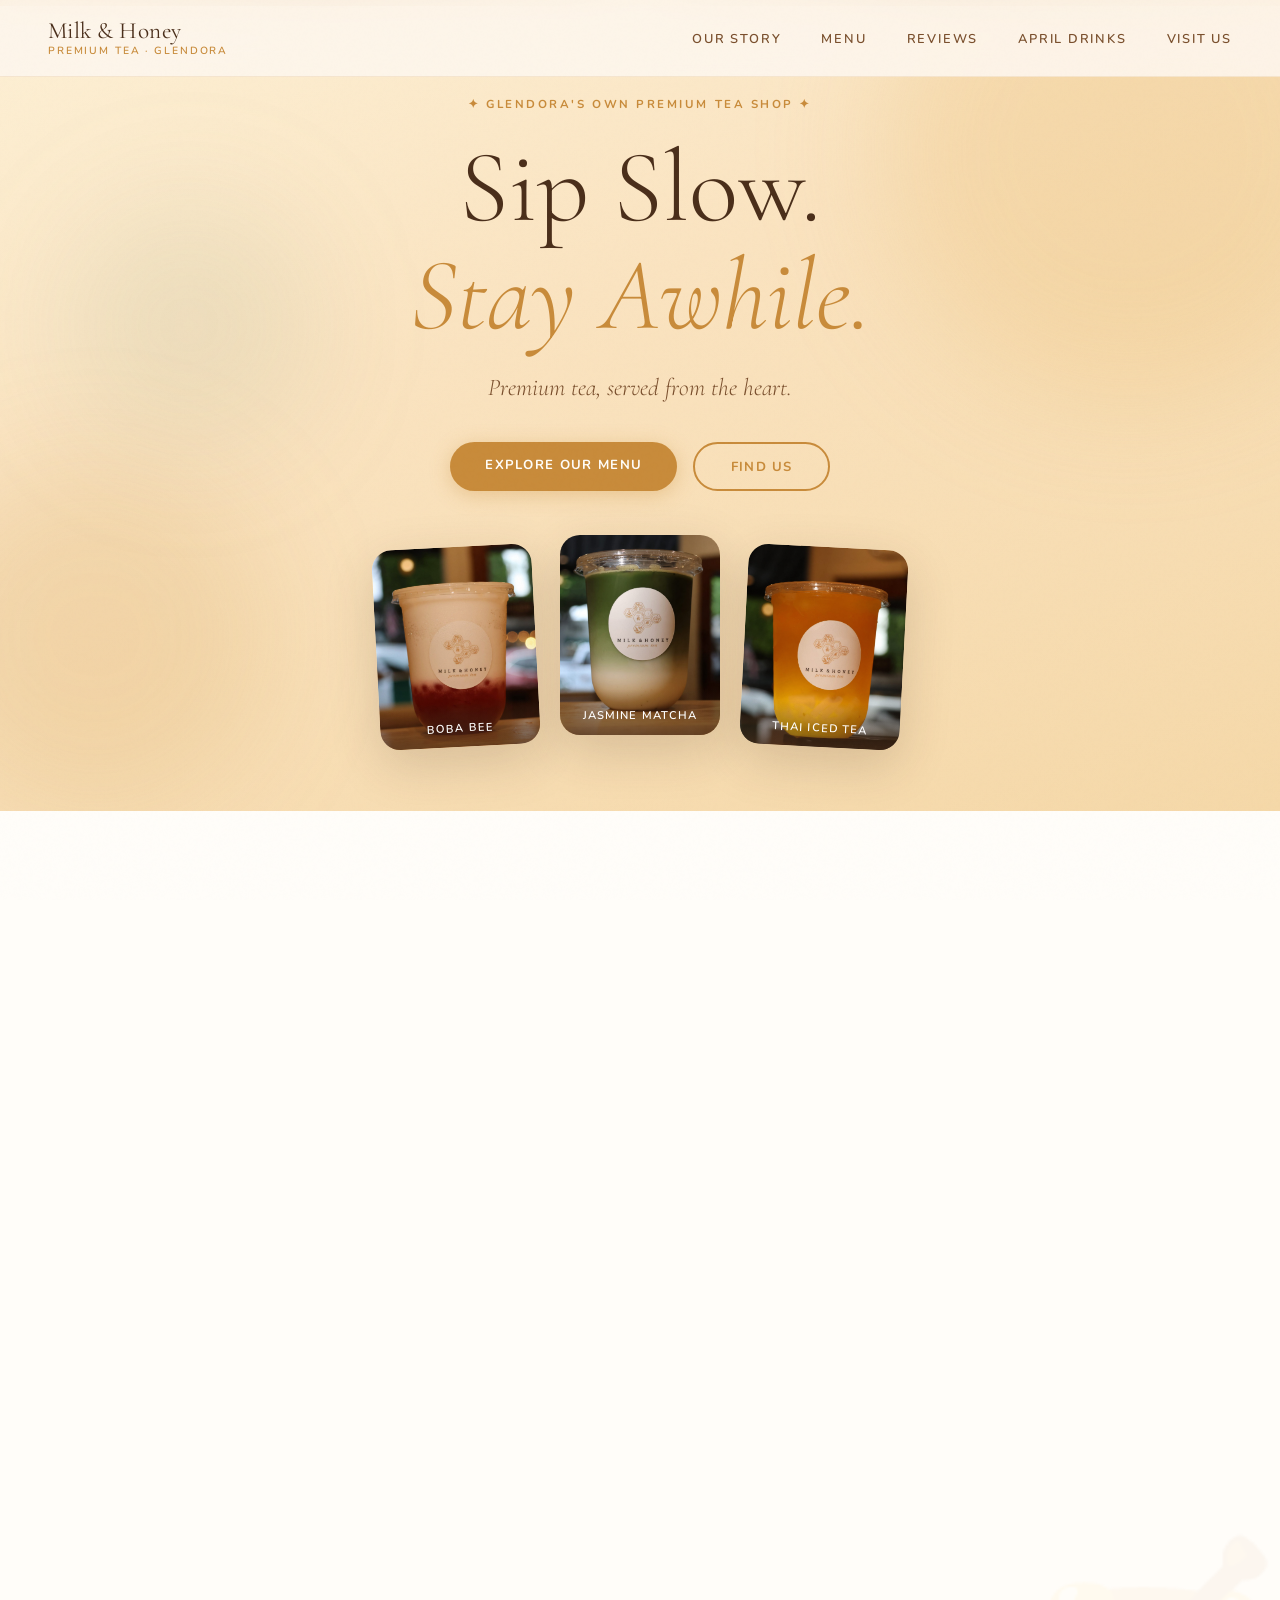
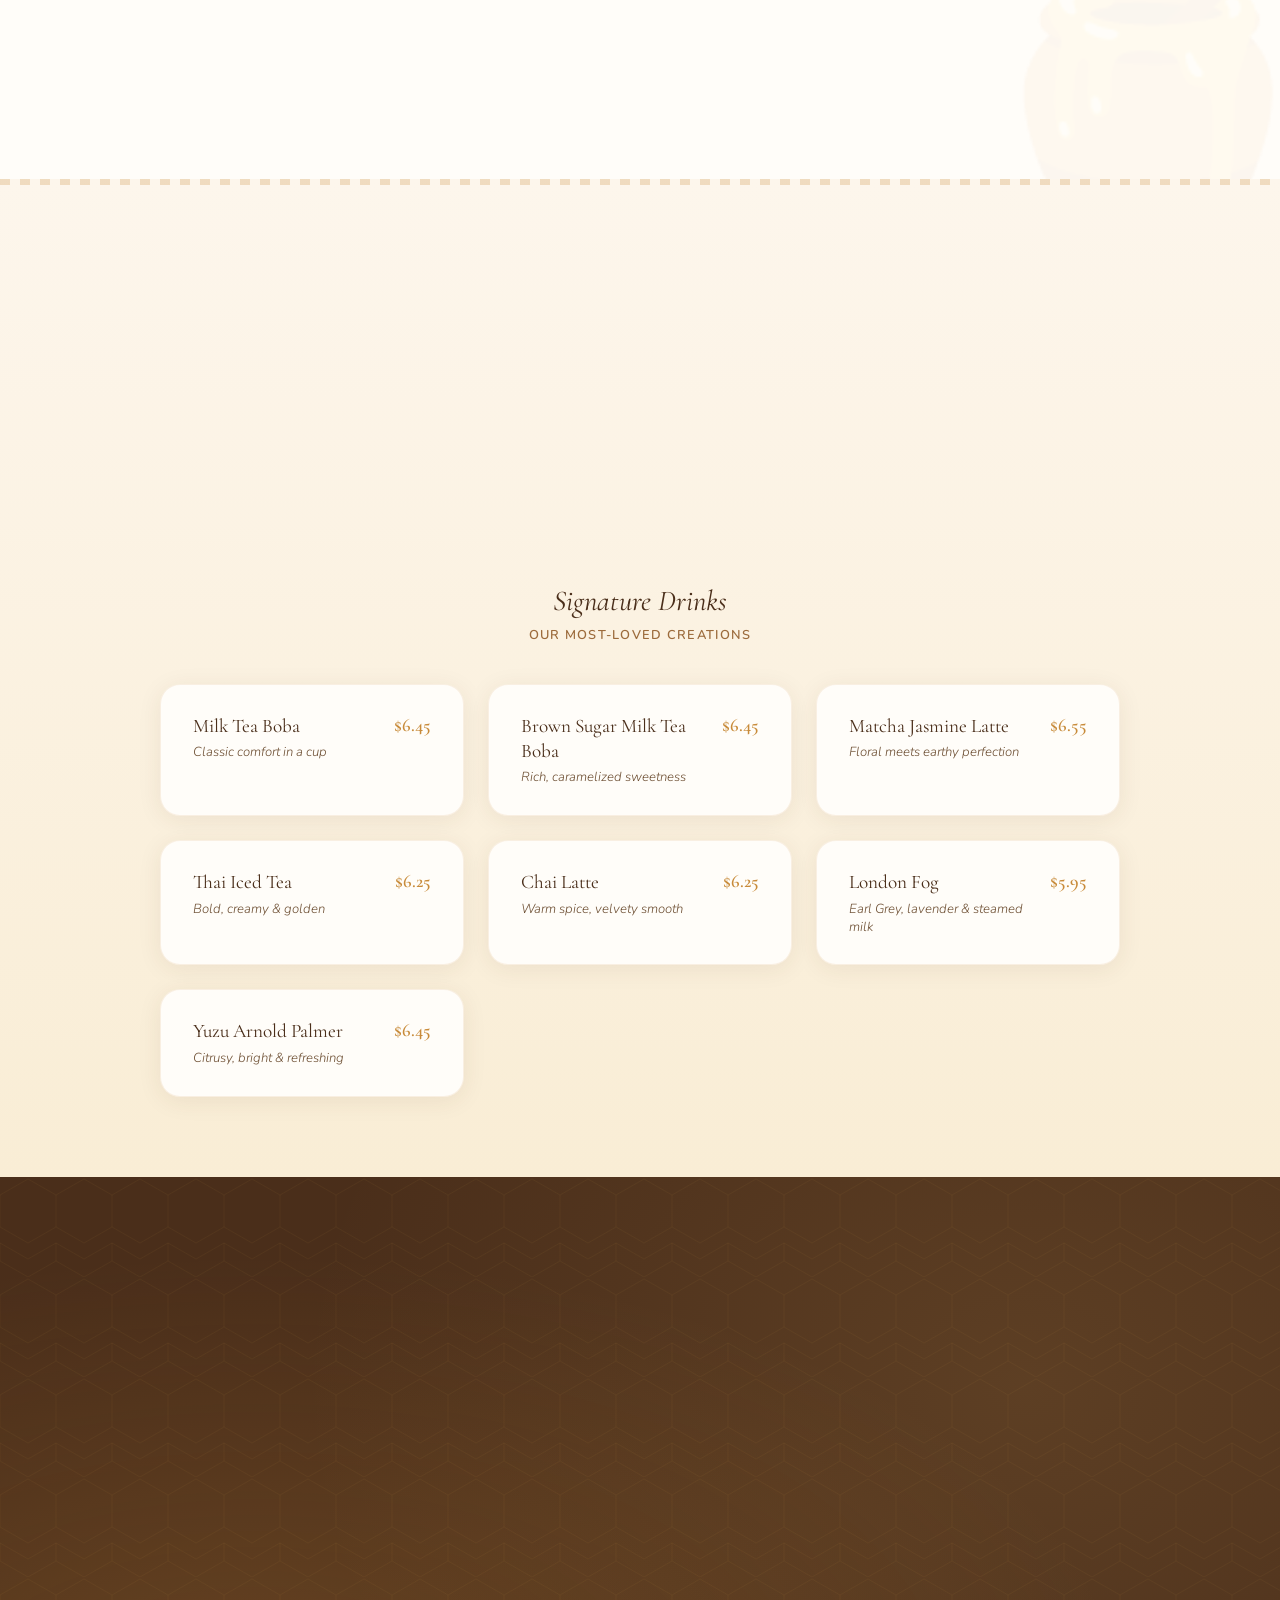
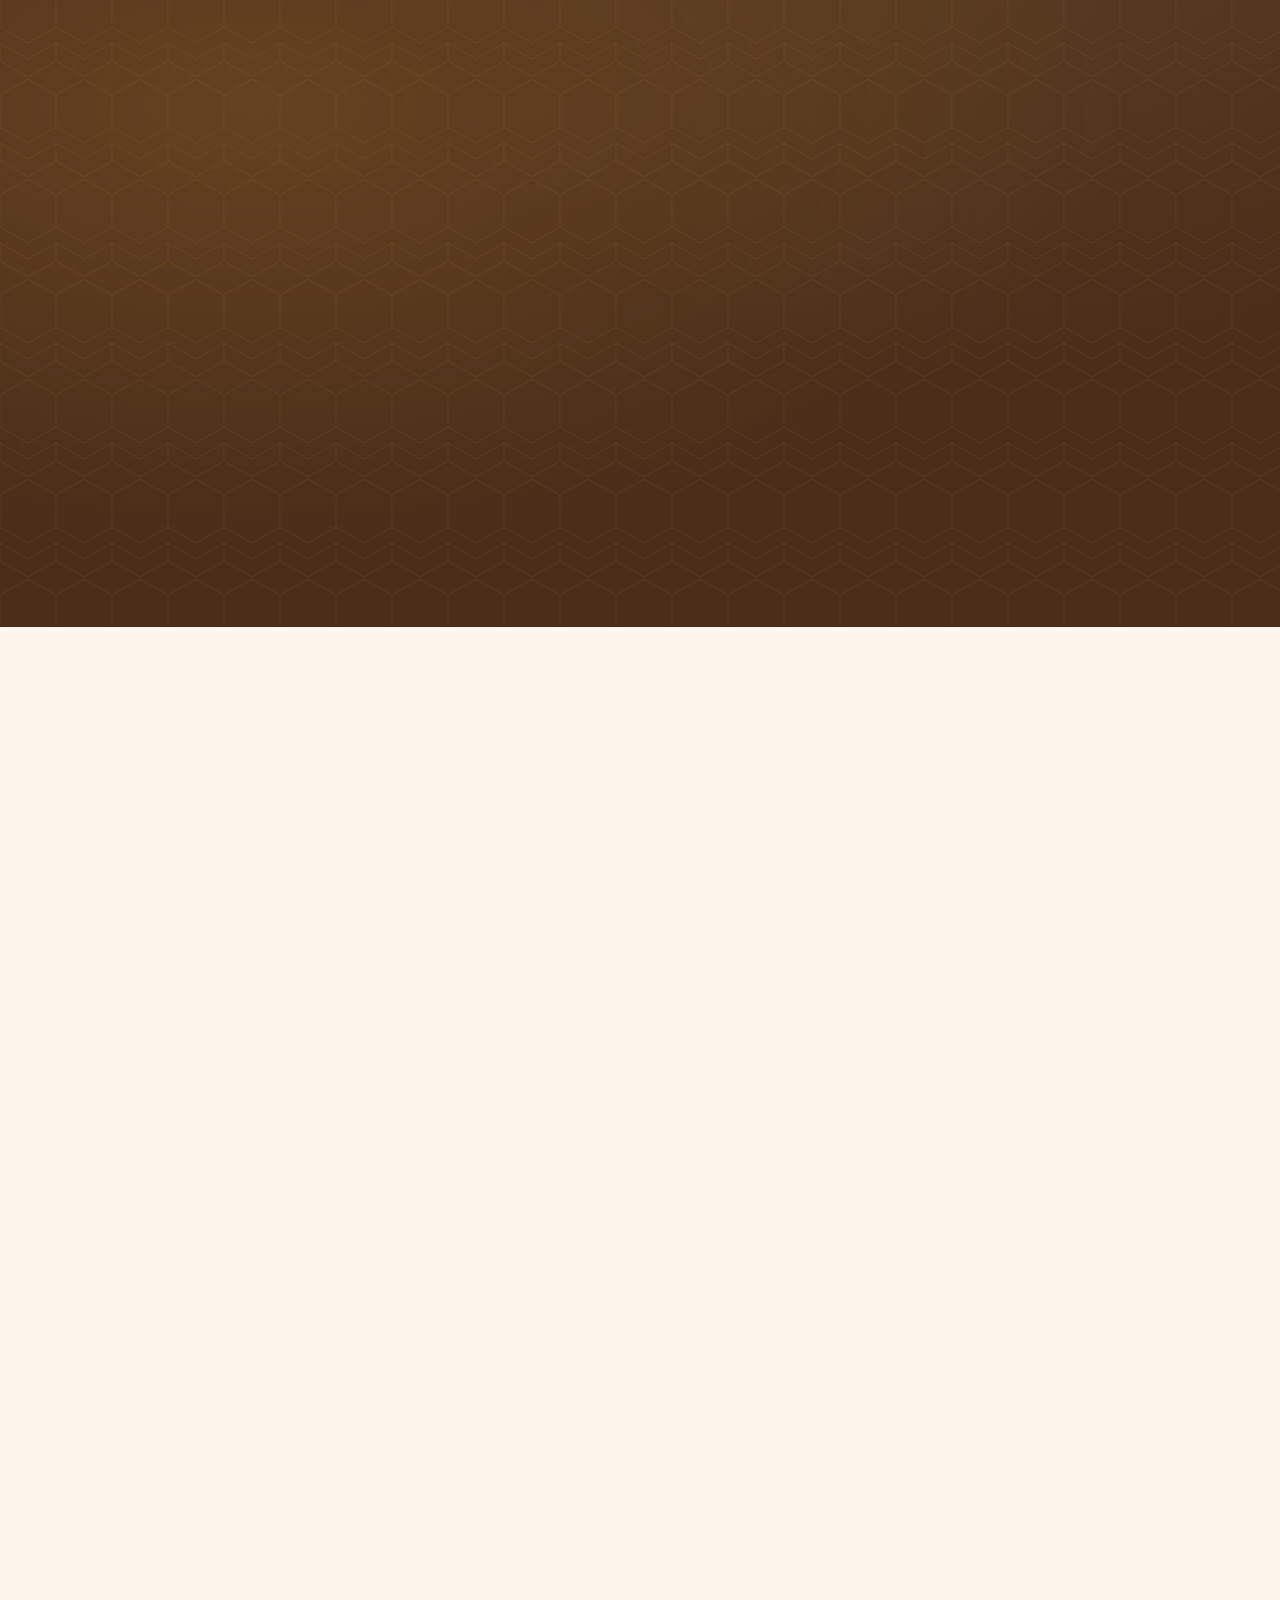
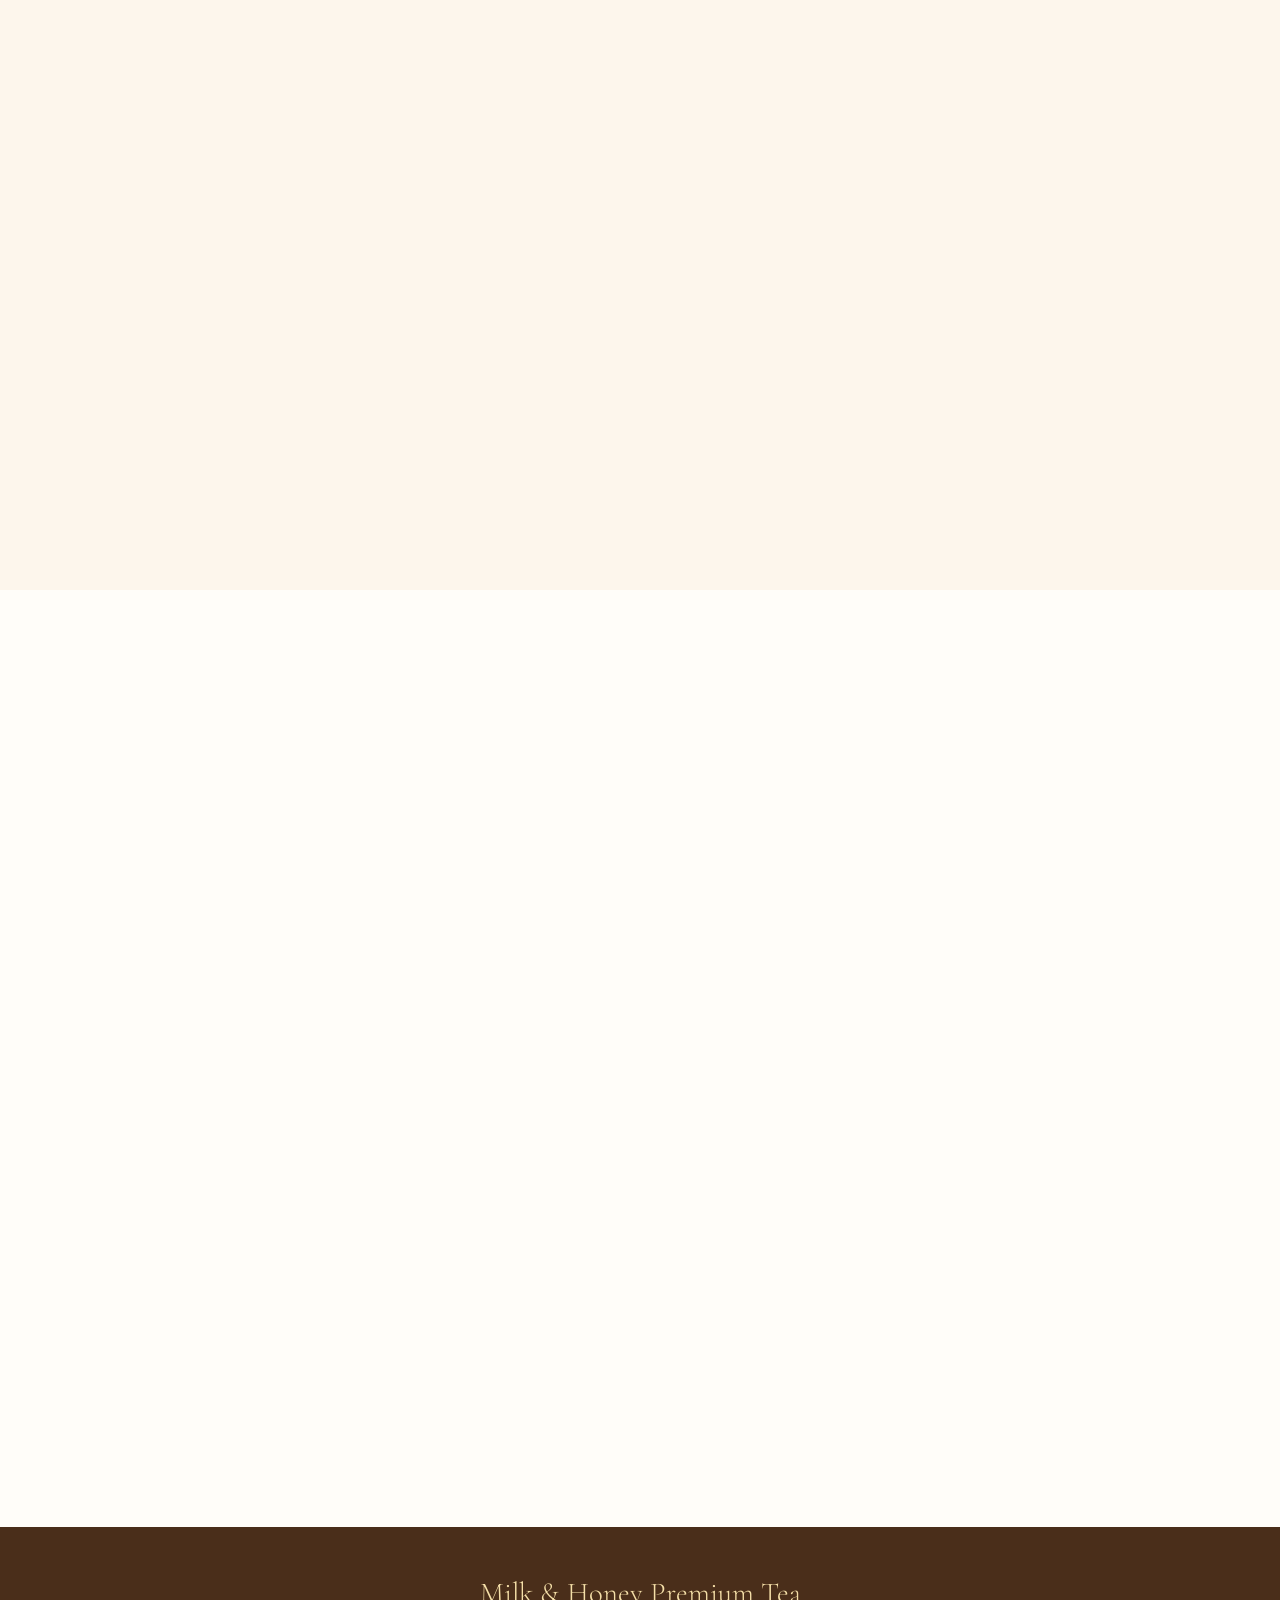
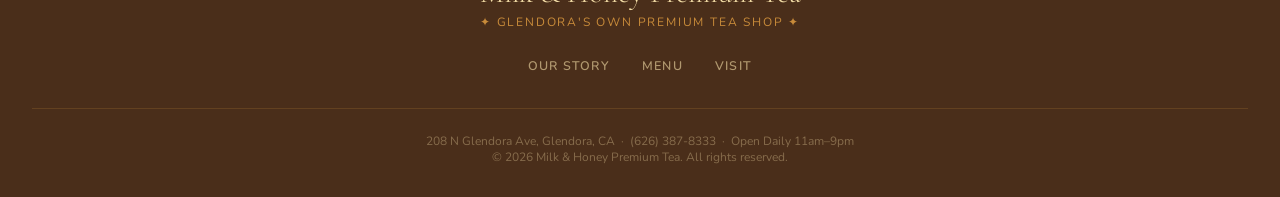
==== commit b7ddd3d4: "Update images/index.html with April 2026 drinks (3-card grid)" ====
--- a/images/index.html
+++ b/images/index.html
@@ -962,78 +962,13 @@
     pointer-events: none;
   }
 
-  .dotm-inner {
-    display: grid;
-    grid-template-columns: 1fr 1fr;
-    gap: 5rem;
-    align-items: center;
-    max-width: 1100px;
-    margin: 0 auto;
+  /* Section header */
+  .dotm-header {
+    text-align: center;
+    margin-bottom: 3.5rem;
     position: relative;
     z-index: 1;
   }
-
-  .dotm-visual {
-    position: relative;
-  }
-  .dotm-img-wrap {
-    position: relative;
-    display: inline-block;
-    width: 100%;
-  }
-  .dotm-img-wrap img {
-    width: 100%;
-    max-width: 440px;
-    height: 520px;
-    object-fit: cover;
-    border-radius: 28px;
-    display: block;
-    box-shadow: 0 32px 80px rgba(0,0,0,0.45);
-  }
-  /* Rotating badge */
-  .dotm-badge {
-    position: absolute;
-    top: -20px;
-    right: -20px;
-    width: 110px;
-    height: 110px;
-    display: flex;
-    align-items: center;
-    justify-content: center;
-    z-index: 2;
-  }
-  .dotm-badge svg {
-    position: absolute;
-    inset: 0;
-    width: 100%;
-    height: 100%;
-    animation: rotateBadge 18s linear infinite;
-  }
-  .dotm-badge-icon {
-    font-size: 2rem;
-    z-index: 1;
-  }
-  @keyframes rotateBadge {
-    from { transform: rotate(0deg); }
-    to   { transform: rotate(360deg); }
-  }
-
-  /* Glow behind image */
-  .dotm-glow {
-    position: absolute;
-    width: 300px;
-    height: 300px;
-    background: radial-gradient(circle, rgba(200,139,58,0.4) 0%, transparent 70%);
-    top: 50%;
-    left: 50%;
-    transform: translate(-50%, -50%);
-    filter: blur(50px);
-    z-index: 0;
-    pointer-events: none;
-  }
-
-  .dotm-content { color: var(--cream); }
-
   .dotm-overline {
     font-size: 0.7rem;
     letter-spacing: 0.25em;
@@ -1043,81 +978,137 @@
     margin-bottom: 0.6rem;
     display: flex;
     align-items: center;
+    justify-content: center;
     gap: 0.7rem;
   }
-  .dotm-overline::after {
-    content: '';
-    flex: 1;
-    max-width: 60px;
-    height: 1px;
-    background: var(--honey);
-    opacity: 0.5;
-  }
-
-  .dotm-month-title {
-    font-family: 'Cormorant Garamond', serif;
-    font-size: clamp(2.5rem, 5vw, 4rem);
+  .dotm-section-title {
+    font-family: 'Cormorant Garamond', serif;
+    font-size: clamp(2.2rem, 5vw, 3.4rem);
     font-weight: 300;
     color: var(--honey-pale);
-    line-height: 1.1;
-    margin-bottom: 1rem;
-  }
-  .dotm-month-title em {
+    line-height: 1.15;
+    margin-bottom: 0.5rem;
+  }
+  .dotm-section-title em { font-style: italic; color: var(--honey-light); }
+  .dotm-section-sub {
+    font-size: 1rem;
+    color: rgba(245,223,168,0.6);
+    font-weight: 300;
+    font-style: italic;
+  }
+
+  /* 3-card grid */
+  .dotm-grid {
+    display: grid;
+    grid-template-columns: repeat(3, 1fr);
+    gap: 2rem;
+    max-width: 1100px;
+    margin: 0 auto;
+    position: relative;
+    z-index: 1;
+  }
+
+  .dotm-card {
+    background: rgba(255,255,255,0.06);
+    border: 1px solid rgba(200,139,58,0.25);
+    border-radius: 24px;
+    overflow: hidden;
+    transition: transform 0.3s, box-shadow 0.3s;
+    display: flex;
+    flex-direction: column;
+  }
+  .dotm-card:hover {
+    transform: translateY(-6px);
+    box-shadow: 0 20px 60px rgba(0,0,0,0.35);
+  }
+
+  .dotm-card-img {
+    width: 100%;
+    height: 280px;
+    object-fit: cover;
+    display: block;
+  }
+
+  .dotm-card-body {
+    padding: 1.8rem;
+    flex: 1;
+    display: flex;
+    flex-direction: column;
+    color: var(--cream);
+  }
+
+  .dotm-card-name {
+    font-family: 'Cormorant Garamond', serif;
+    font-size: 1.5rem;
+    font-weight: 300;
+    color: var(--honey-pale);
+    line-height: 1.2;
+    margin-bottom: 0.3rem;
+  }
+  .dotm-card-name em {
     font-style: italic;
     color: var(--honey-light);
   }
 
-  .dotm-divider {
-    width: 50px;
-    height: 2px;
-    background: linear-gradient(90deg, var(--honey), transparent);
+  .dotm-card-sub {
+    font-size: 0.78rem;
+    color: var(--honey-light);
+    font-weight: 600;
+    letter-spacing: 0.05em;
+    margin-bottom: 1rem;
+  }
+
+  .dotm-card-desc {
+    font-size: 0.88rem;
+    color: rgba(245,223,168,0.7);
+    line-height: 1.75;
+    font-weight: 300;
     margin-bottom: 1.5rem;
-  }
-
-  .dotm-desc {
-    font-size: 1.05rem;
-    color: rgba(245,223,168,0.75);
-    line-height: 1.9;
-    font-weight: 300;
-    margin-bottom: 2rem;
-  }
-
-  .dotm-tags {
+    flex: 1;
+  }
+
+  .dotm-card-tags {
     display: flex;
     flex-wrap: wrap;
-    gap: 0.6rem;
-    margin-bottom: 2.2rem;
-  }
-  .dotm-tag {
+    gap: 0.5rem;
+    margin-bottom: 1.5rem;
+  }
+  .dotm-card-tag {
     background: rgba(200,139,58,0.2);
     border: 1px solid rgba(200,139,58,0.35);
     color: var(--honey-light);
-    font-size: 0.72rem;
+    font-size: 0.65rem;
     font-weight: 700;
-    letter-spacing: 0.1em;
+    letter-spacing: 0.08em;
     text-transform: uppercase;
-    padding: 0.35rem 0.9rem;
+    padding: 0.3rem 0.7rem;
     border-radius: 50px;
   }
 
-  .dotm-price-row {
+  .dotm-card-footer {
     display: flex;
     align-items: center;
-    gap: 1.5rem;
-    margin-bottom: 2rem;
-  }
-  .dotm-price {
-    font-family: 'Cormorant Garamond', serif;
-    font-size: 2.5rem;
+    justify-content: space-between;
+    gap: 1rem;
+  }
+
+  .dotm-card-price {
+    font-family: 'Cormorant Garamond', serif;
+    font-size: 2rem;
     font-weight: 300;
     color: var(--honey-light);
     line-height: 1;
   }
-  .dotm-price-note {
-    font-size: 0.78rem;
-    color: rgba(245,223,168,0.5);
-    font-weight: 300;
-    font-style: italic;
+
+  .dotm .btn-primary {
+    background: var(--honey);
+    box-shadow: 0 8px 32px rgba(0,0,0,0.3);
+    font-size: 0.72rem;
+    padding: 0.7rem 1.5rem;
+  }
+  .dotm .btn-primary:hover {
+    background: var(--honey-light);
+    color: var(--warm-brown);
   }
 
   .dotm .btn-primary {
@@ -1137,8 +1128,8 @@
     .hamburger { display: flex; }
     .hero-images { display: none; }
     .about-inner { grid-template-columns: 1fr; gap: 2.5rem; }
-    .dotm-inner { grid-template-columns: 1fr; gap: 2.5rem; }
-    .dotm-img-wrap img { max-width: 100%; height: 360px; }
+    .dotm-grid { grid-template-columns: 1fr; gap: 1.5rem; max-width: 400px; }
+    .dotm-card-img { height: 220px; }
     .dotm-badge { top: -12px; right: -12px; width: 88px; height: 88px; }
     .reviews-grid { grid-template-columns: 1fr; }
     .insta-grid { grid-template-columns: repeat(3, 1fr); gap: 0.5rem; }
@@ -1162,7 +1153,7 @@
     <li><a href="#about">Our Story</a></li>
     <li><a href="#menu">Menu</a></li>
     <li><a href="#reviews">Reviews</a></li>
-    <li><a href="#dotm">Drink of the Month</a></li>
+    <li><a href="#dotm">April Drinks</a></li>
     <li><a href="#visit">Visit Us</a></li>
   </ul>
   <button class="hamburger" id="hamburger" aria-label="Toggle menu">
@@ -1438,54 +1429,78 @@
   </div>
 </section>
 
-<!-- DRINK OF THE MONTH -->
+<!-- DRINKS OF THE MONTH -->
 <section class="dotm" id="dotm">
-  <div class="dotm-inner reveal">
-
-    <!-- Image side -->
-    <div class="dotm-visual">
-      <div class="dotm-glow"></div>
-      <div class="dotm-img-wrap">
-        <img
-          src="img-drink-brown.jpg"
-          alt="Drink of the Month — Brown Sugar Milk Tea Boba"
-          id="dotm-img"
-        />
-        <!-- Rotating badge -->
-        <div class="dotm-badge">
-          <svg viewBox="0 0 110 110" xmlns="http://www.w3.org/2000/svg">
-            <defs>
-              <path id="circle" d="M55,55 m-38,0 a38,38 0 1,1 76,0 a38,38 0 1,1 -76,0"/>
-            </defs>
-            <text fill="#E8B96A" font-size="11.2" font-family="Nunito, sans-serif" font-weight="700" letter-spacing="3.5">
-              <textPath href="#circle">✦ DRINK OF THE MONTH ✦ DRINK OF THE MONTH</textPath>
-            </text>
-          </svg>
-          <span class="dotm-badge-icon">🍵</span>
-        </div>
-      </div>
-    </div>
-
-    <!-- Content side -->
-    <div class="dotm-content">
-      <p class="dotm-overline">April 2026</p>
-      <h2 class="dotm-month-title">Lavender Honey<br/><em>Oolong Latte</em></h2>
-      <div class="dotm-divider"></div>
-      <p class="dotm-desc" id="dotm-desc">
-        This month we're celebrating spring with our most requested seasonal creation. 
-        Our premium Red Oolong — naturally smooth and lightly floral — gets kissed with 
-        house lavender syrup, a drizzle of wildflower honey, and crowned with our signature 
-        Honey Cold Foam. It's calm in a cup. Floral, warm, and just a little magical.
-      </p>
-      <div class="dotm-tags">
-        <span class="dotm-tag">Red Oolong Base</span>
-        <span class="dotm-tag">Lavender Syrup</span>
-        <span class="dotm-tag">Honey Cold Foam</span>
-        <span class="dotm-tag">Seasonal</span>
-      </div>
-      <div class="dotm-price-row">
-        <span class="dotm-price">$7.25</span>
-        <span class="dotm-price-note">Available all of April<br/>while supplies last</span>
+
+  <div class="dotm-header reveal">
+    <p class="dotm-overline">✦ April 2026 ✦</p>
+    <h2 class="dotm-section-title">Our April <em>Drinks</em></h2>
+    <p class="dotm-section-sub">Three new creations to welcome the season</p>
+  </div>
+
+  <div class="dotm-grid reveal">
+
+    <!-- Blue Boba Bee -->
+    <div class="dotm-card">
+      <img src="img-blue-boba-bee.jpg" alt="Blue Boba Bee — Butterfly Pea Flower Latte" class="dotm-card-img" />
+      <div class="dotm-card-body">
+        <h3 class="dotm-card-name">Blue Boba Bee</h3>
+        <p class="dotm-card-sub">Butterfly Pea Flower Latte</p>
+        <p class="dotm-card-desc">
+          A creamy milk with a hint of vanilla and butterfly pea flower tea. Naturally caffeine free,
+          butterfly pea flower is mild in taste and rich in antioxidants. Pairs perfectly with brown sugar boba.
+        </p>
+        <div class="dotm-card-tags">
+          <span class="dotm-card-tag">Caffeine Free</span>
+          <span class="dotm-card-tag">Butterfly Pea Flower</span>
+          <span class="dotm-card-tag">Vanilla</span>
+        </div>
+        <div class="dotm-card-footer">
+          <span class="dotm-card-price">$5.25</span>
+        </div>
+      </div>
+    </div>
+
+    <!-- Butterfly Yuzu -->
+    <div class="dotm-card">
+      <img src="img-butterfly-yuzu.jpg" alt="Butterfly Yuzu — Refreshing Butterfly Pea Flower Tea" class="dotm-card-img" />
+      <div class="dotm-card-body">
+        <h3 class="dotm-card-name">Butterfly Yuzu</h3>
+        <p class="dotm-card-sub">Refreshing Butterfly Pea Flower &amp; Yuzu Tea</p>
+        <p class="dotm-card-desc">
+          Did you know blue butterfly pea flower tea turns purple with lemons? This refreshing, milk-free option
+          with lemon, yuzu, and a touch of our magnolia jasmine tea is perfect for an easy pick-me-up with a hint
+          of green tea and a boost of vitamin C. Pairs well with lychee jelly.
+        </p>
+        <div class="dotm-card-tags">
+          <span class="dotm-card-tag">Milk Free</span>
+          <span class="dotm-card-tag">Yuzu</span>
+          <span class="dotm-card-tag">Jasmine Tea</span>
+        </div>
+        <div class="dotm-card-footer">
+          <span class="dotm-card-price">$6.45</span>
+        </div>
+      </div>
+    </div>
+
+    <!-- Taro Shake -->
+    <div class="dotm-card">
+      <img src="img-taro-shake.jpg" alt="Taro Shake — Vanilla Ice Cream and Taro Blended with Ice" class="dotm-card-img" />
+      <div class="dotm-card-body">
+        <h3 class="dotm-card-name">Taro Shake</h3>
+        <p class="dotm-card-sub">Vanilla Ice Cream + Taro &amp; Milk, Blended with Ice</p>
+        <p class="dotm-card-desc">
+          What more can be said? Vanilla ice cream and taro — Nathan’s recipe is shared to bring smiles
+          to all with this dessert in a cup. A sweet, creamy treat that’s pure indulgence.
+        </p>
+        <div class="dotm-card-tags">
+          <span class="dotm-card-tag">Taro</span>
+          <span class="dotm-card-tag">Ice Cream</span>
+          <span class="dotm-card-tag">Blended</span>
+        </div>
+        <div class="dotm-card-footer">
+          <span class="dotm-card-price">$7.55</span>
+        </div>
       </div>
     </div>
 
@@ -1719,4 +1734,4 @@
   }
 
   // Scroll reveal
-  const reveals = document.querySelectorAll('.reveal'+  const reveals = document.querySelectorAll('.reveal'
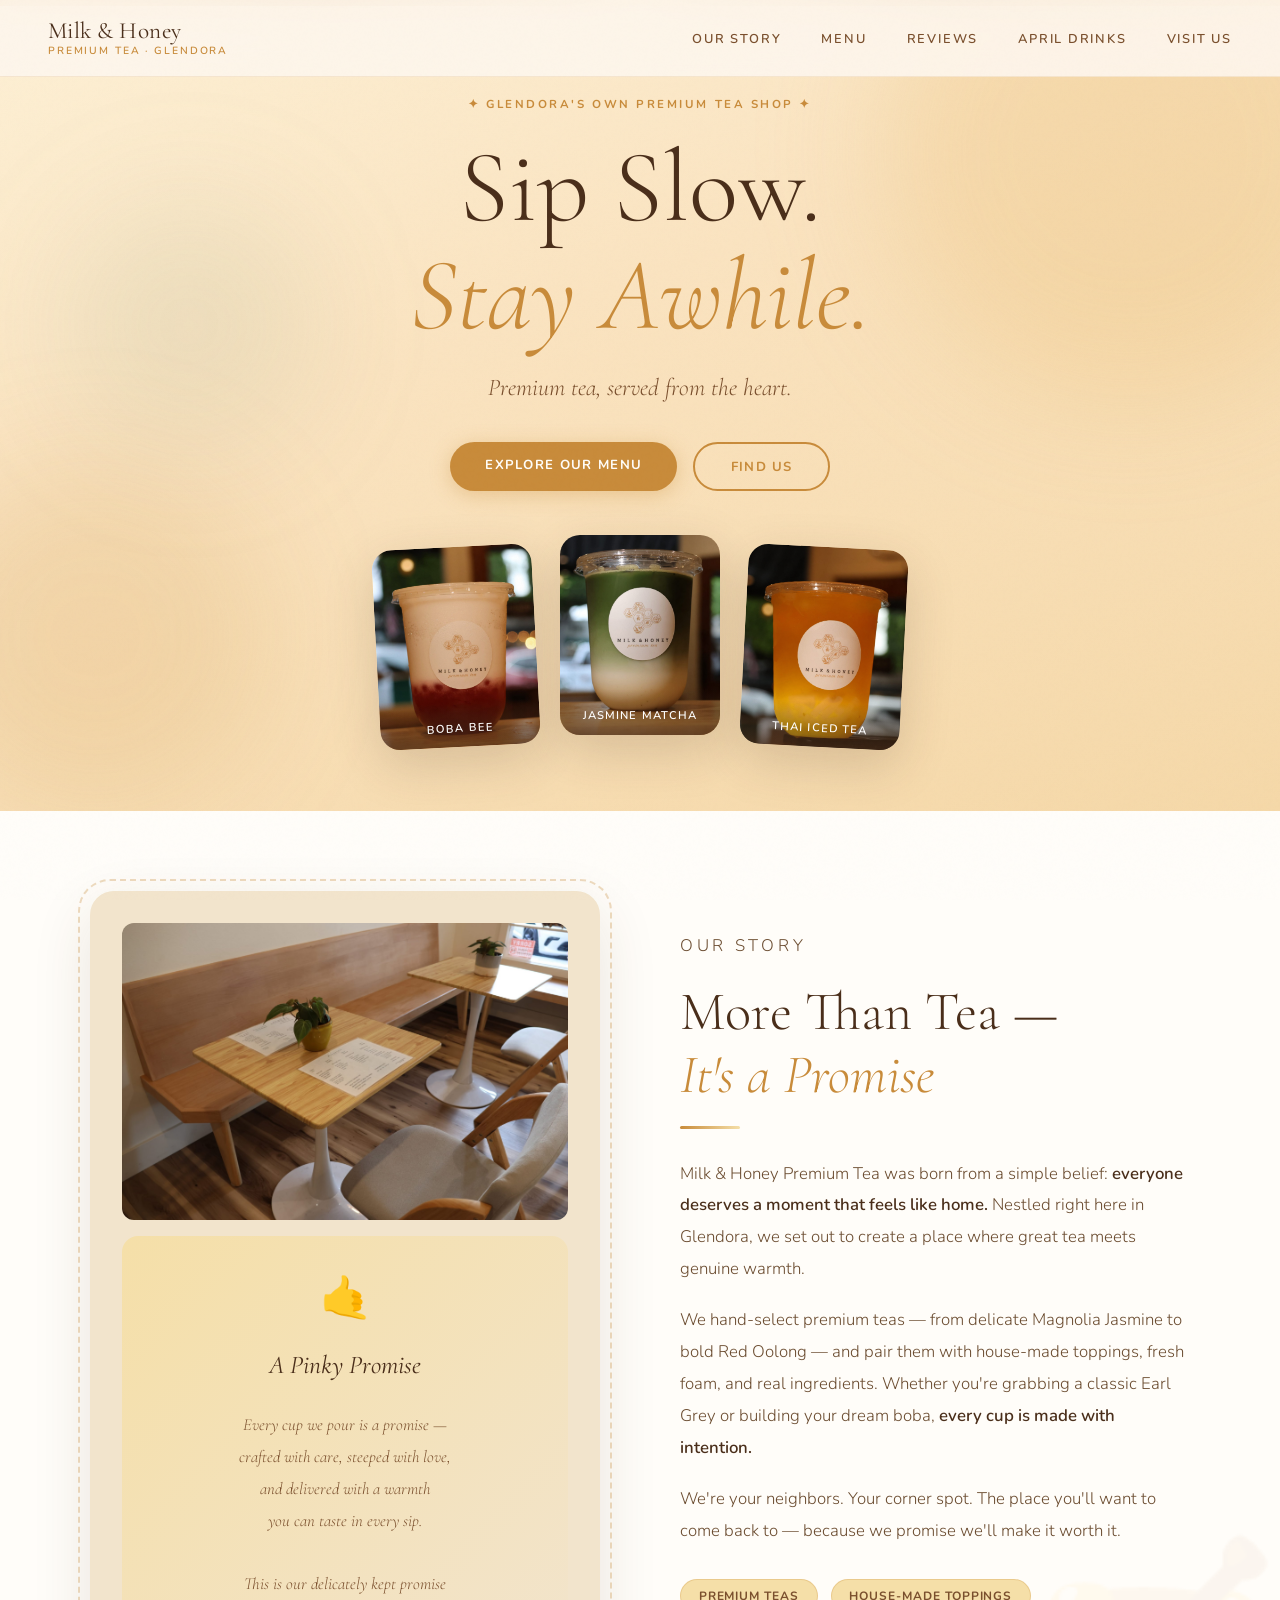
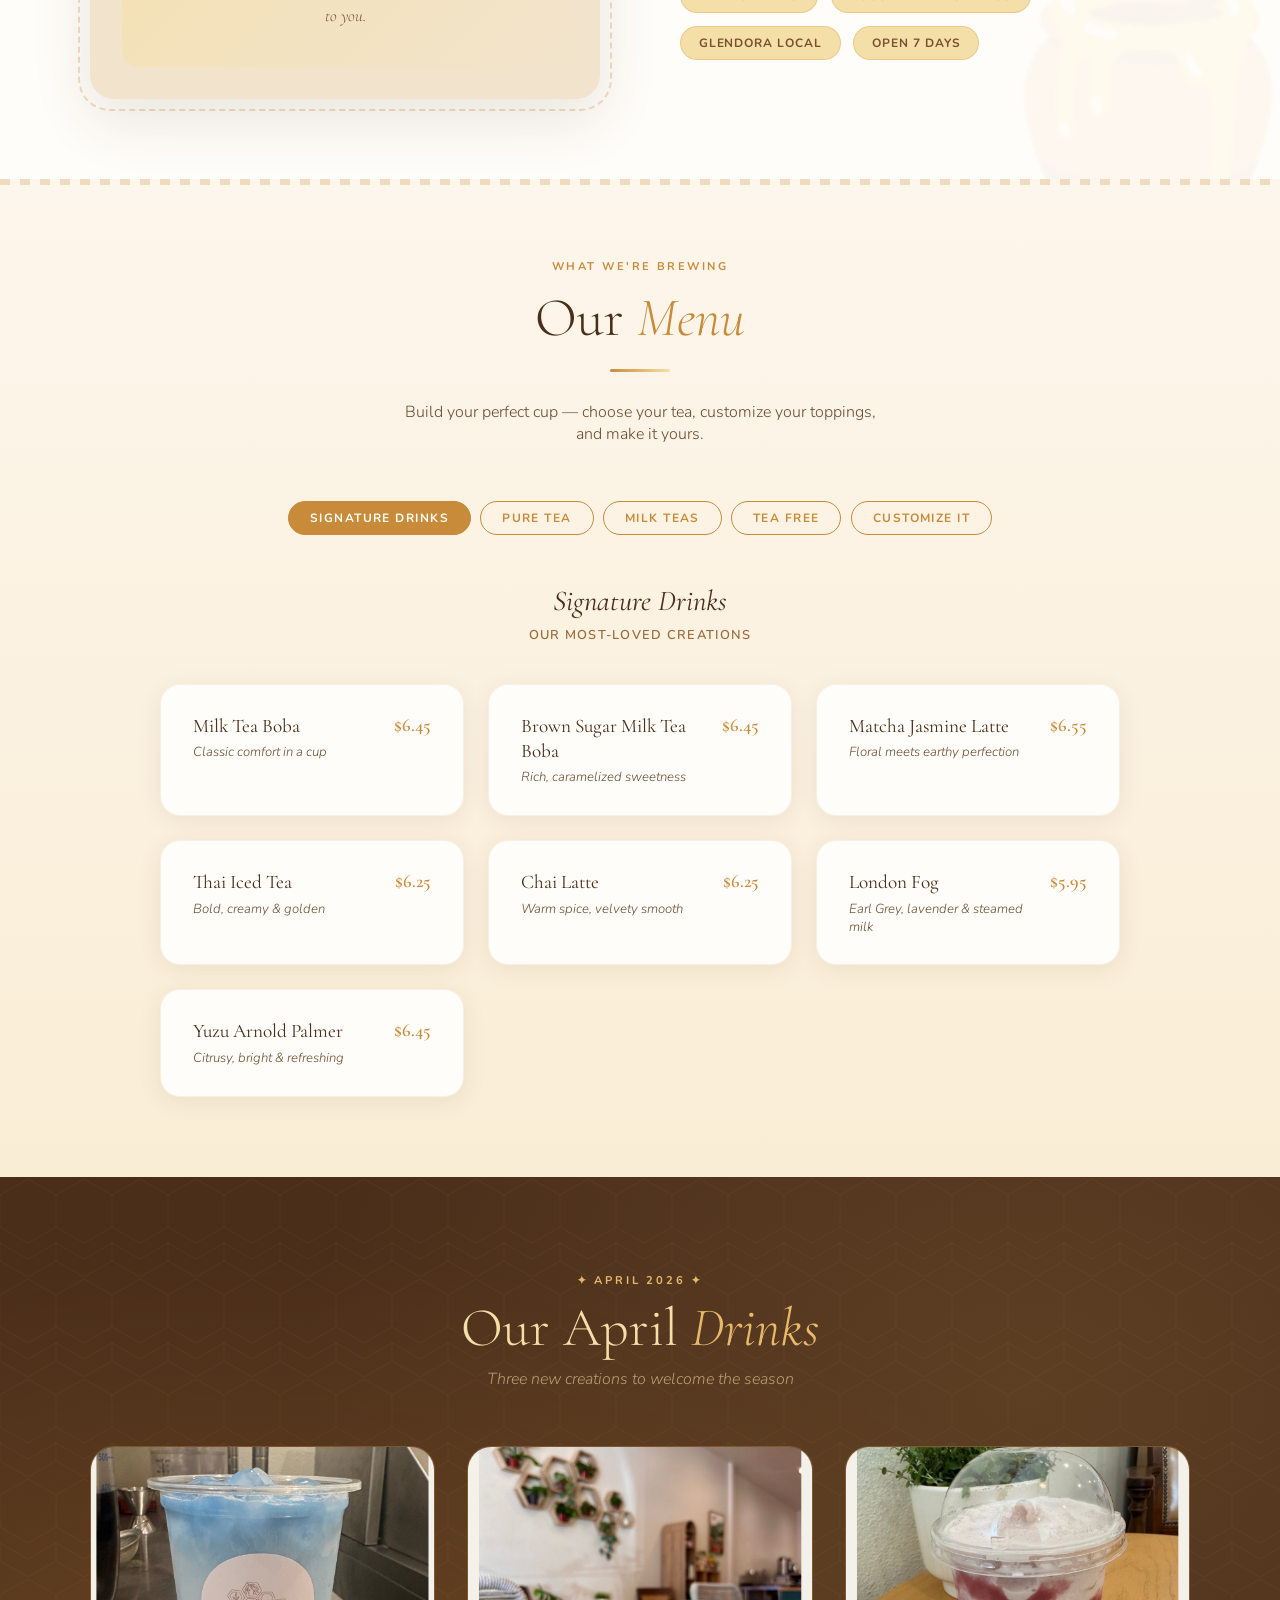
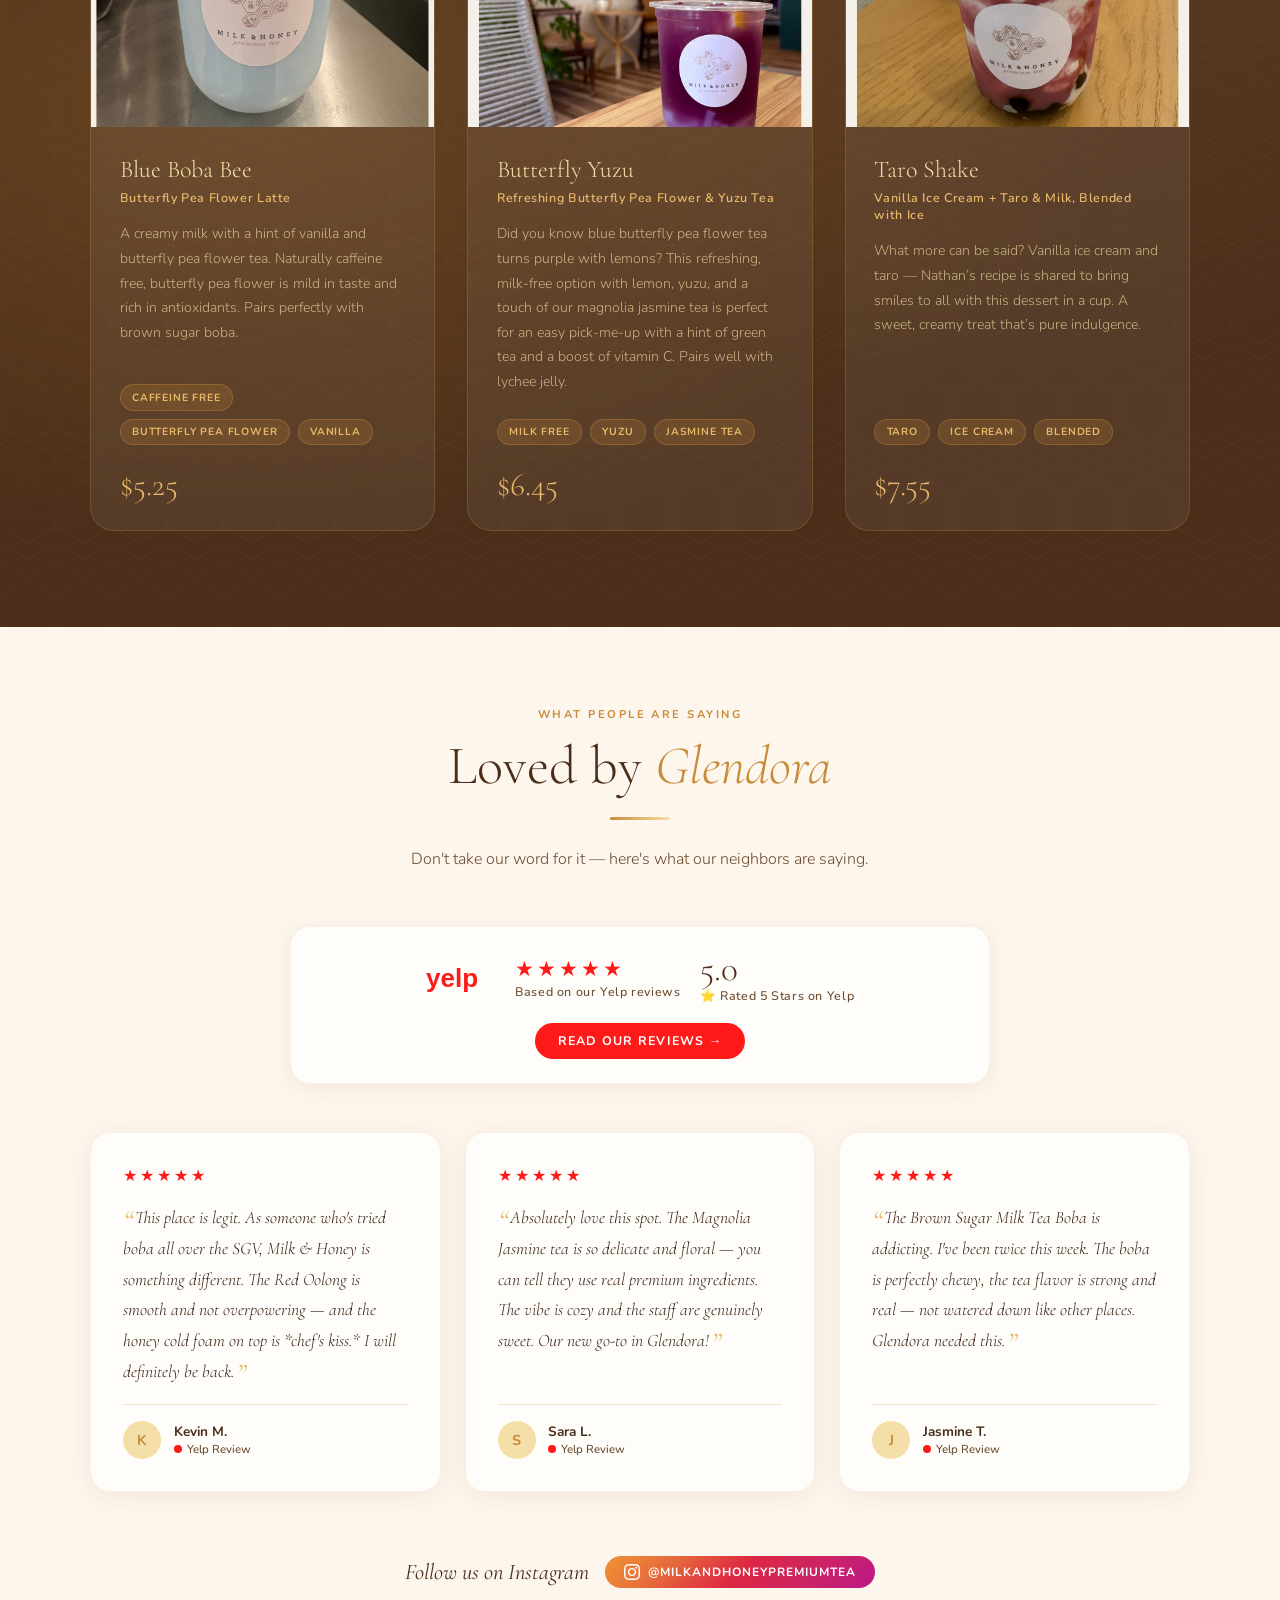
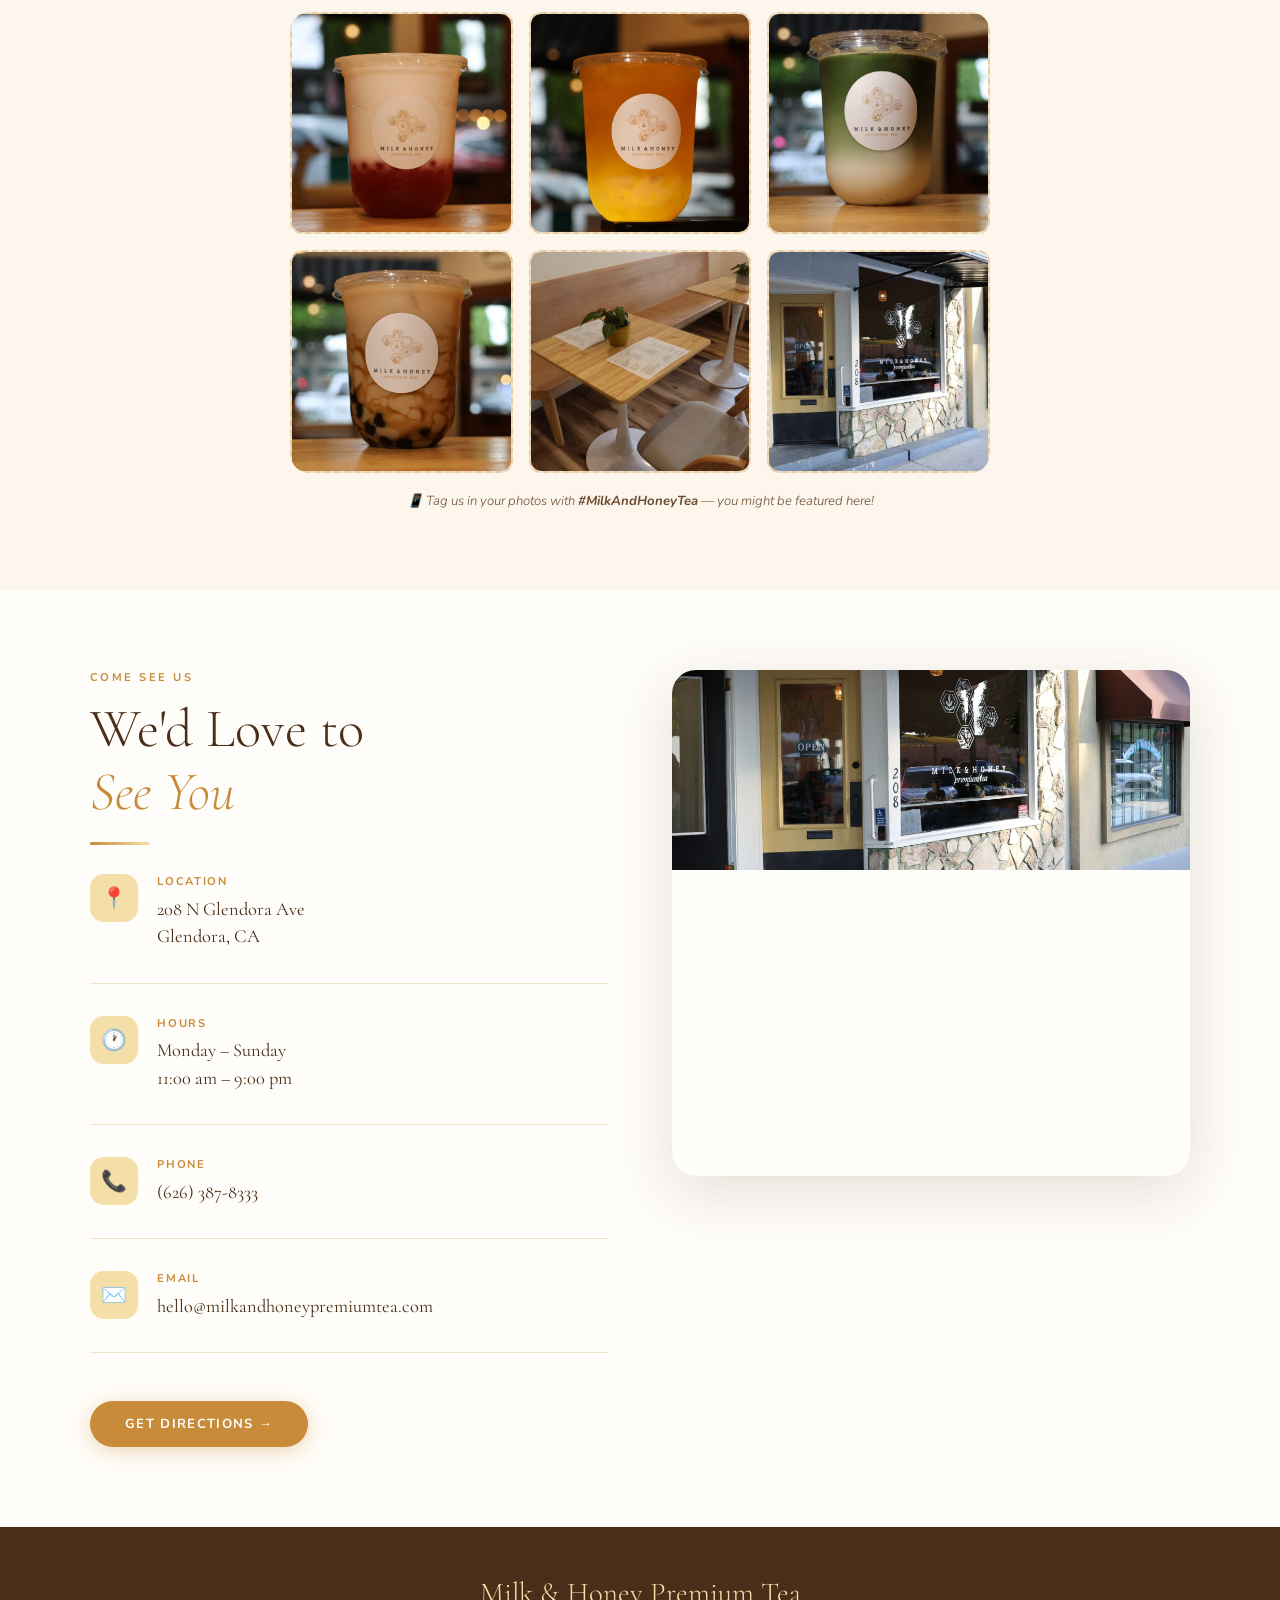
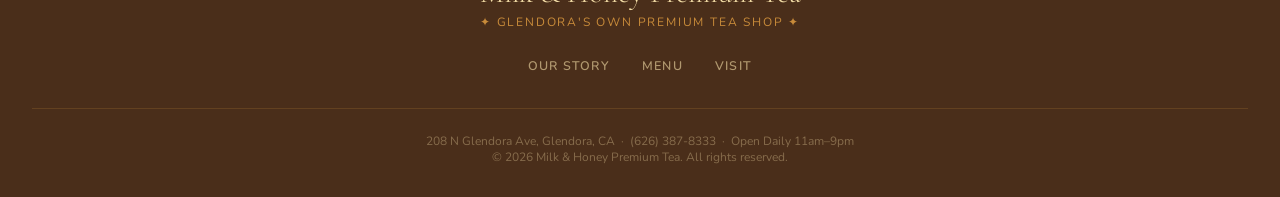
==== commit d78e7fae: "Fix truncated scroll reveal script in images/index.html" ====
--- a/images/index.html
+++ b/images/index.html
@@ -1734,4 +1734,16 @@
   }
 
   // Scroll reveal
-  const reveals = document.querySelectorAll('.reveal'
+  const reveals = document.querySelectorAll('.reveal');
+  const observer = new IntersectionObserver((entries) => {
+    entries.forEach(entry => {
+      if (entry.isIntersecting) {
+        entry.target.classList.add('visible');
+        observer.unobserve(entry.target);
+      }
+    });
+  }, { threshold: 0.15 });
+  reveals.forEach(el => observer.observe(el));
+</script>
+</body>
+</html>
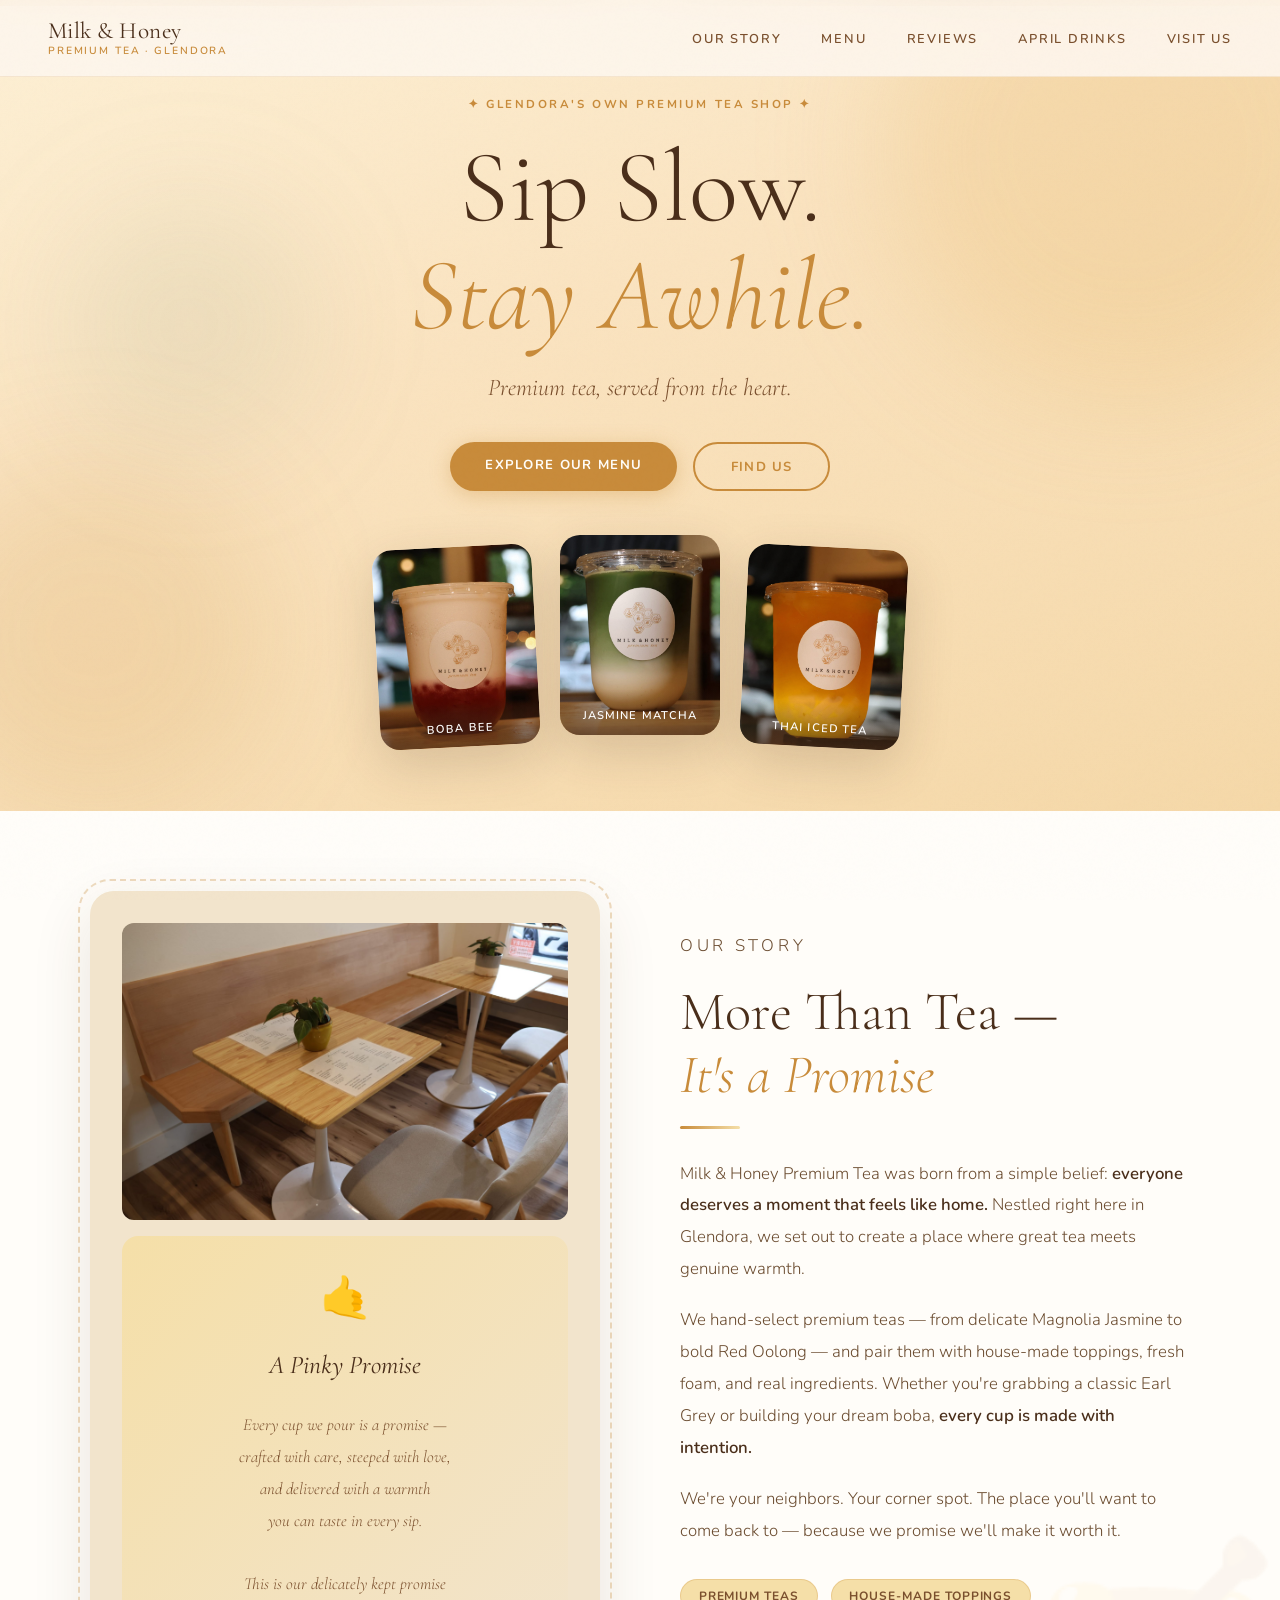
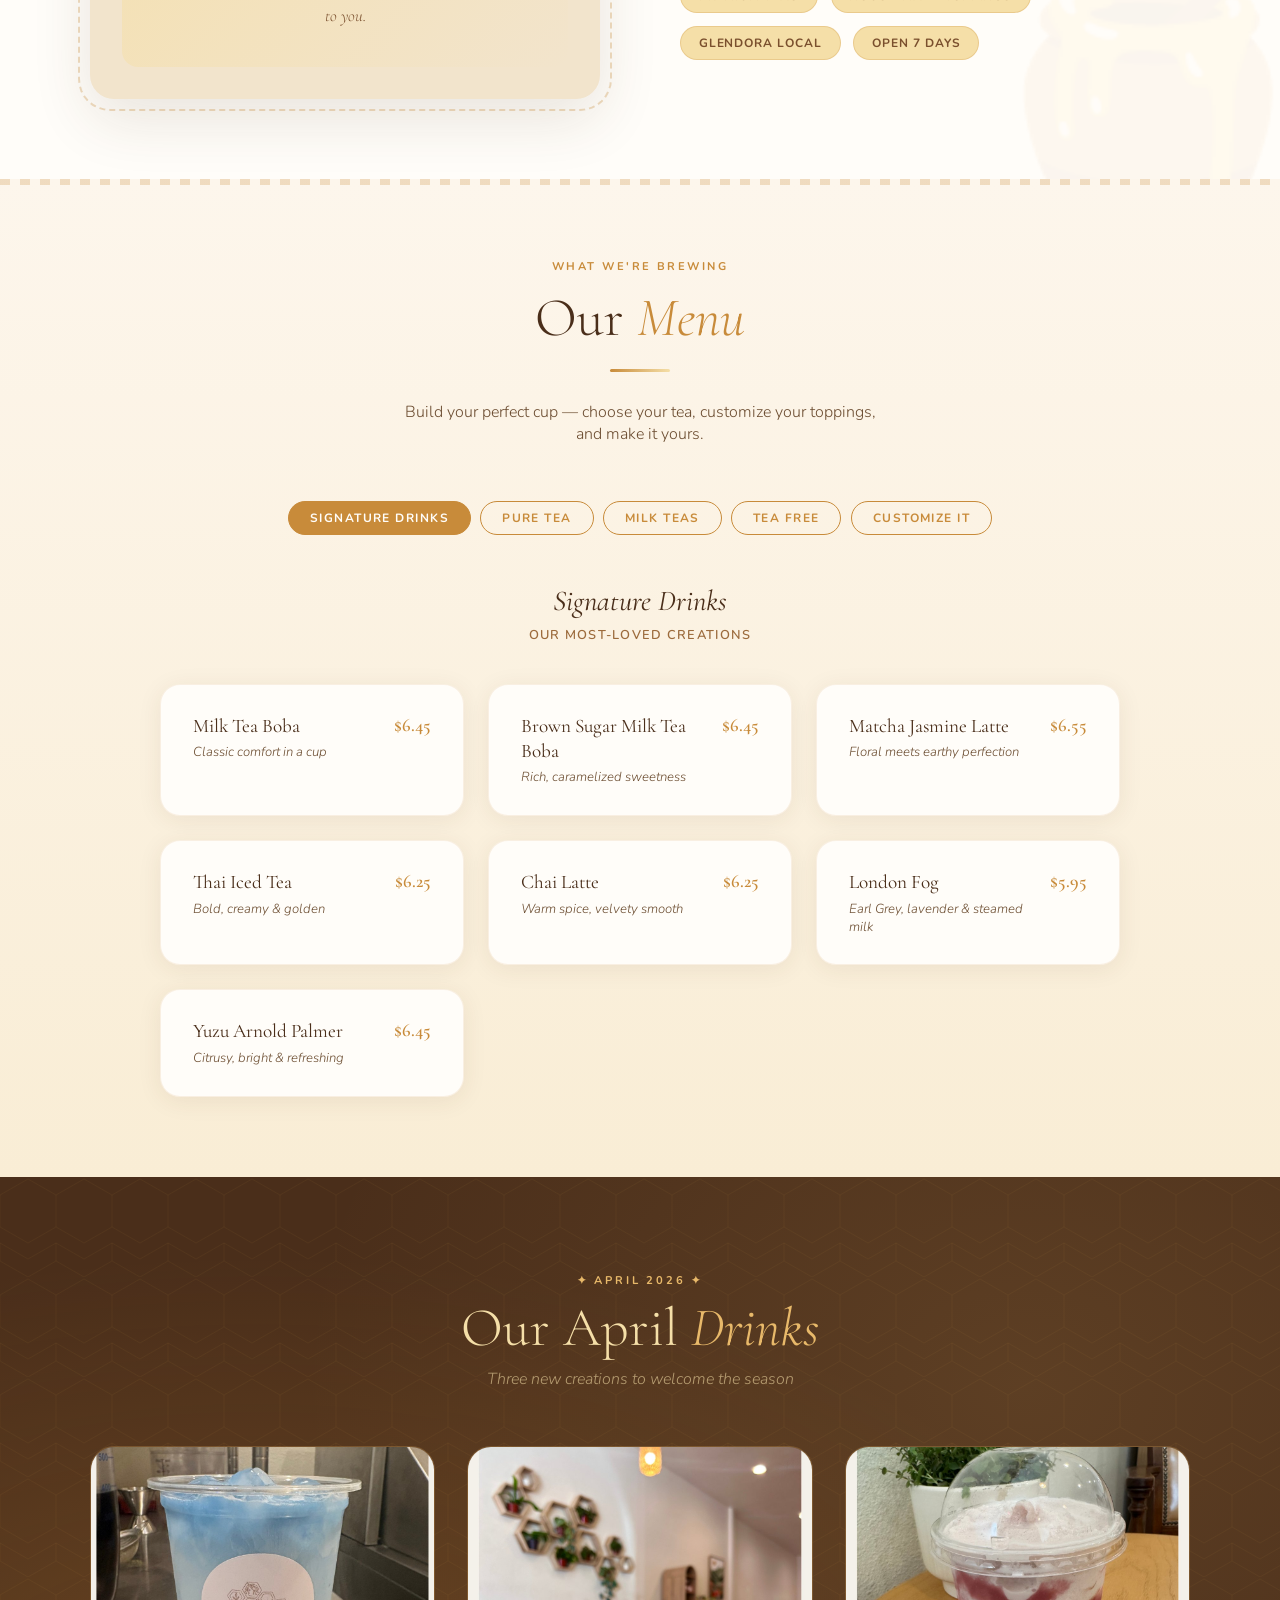
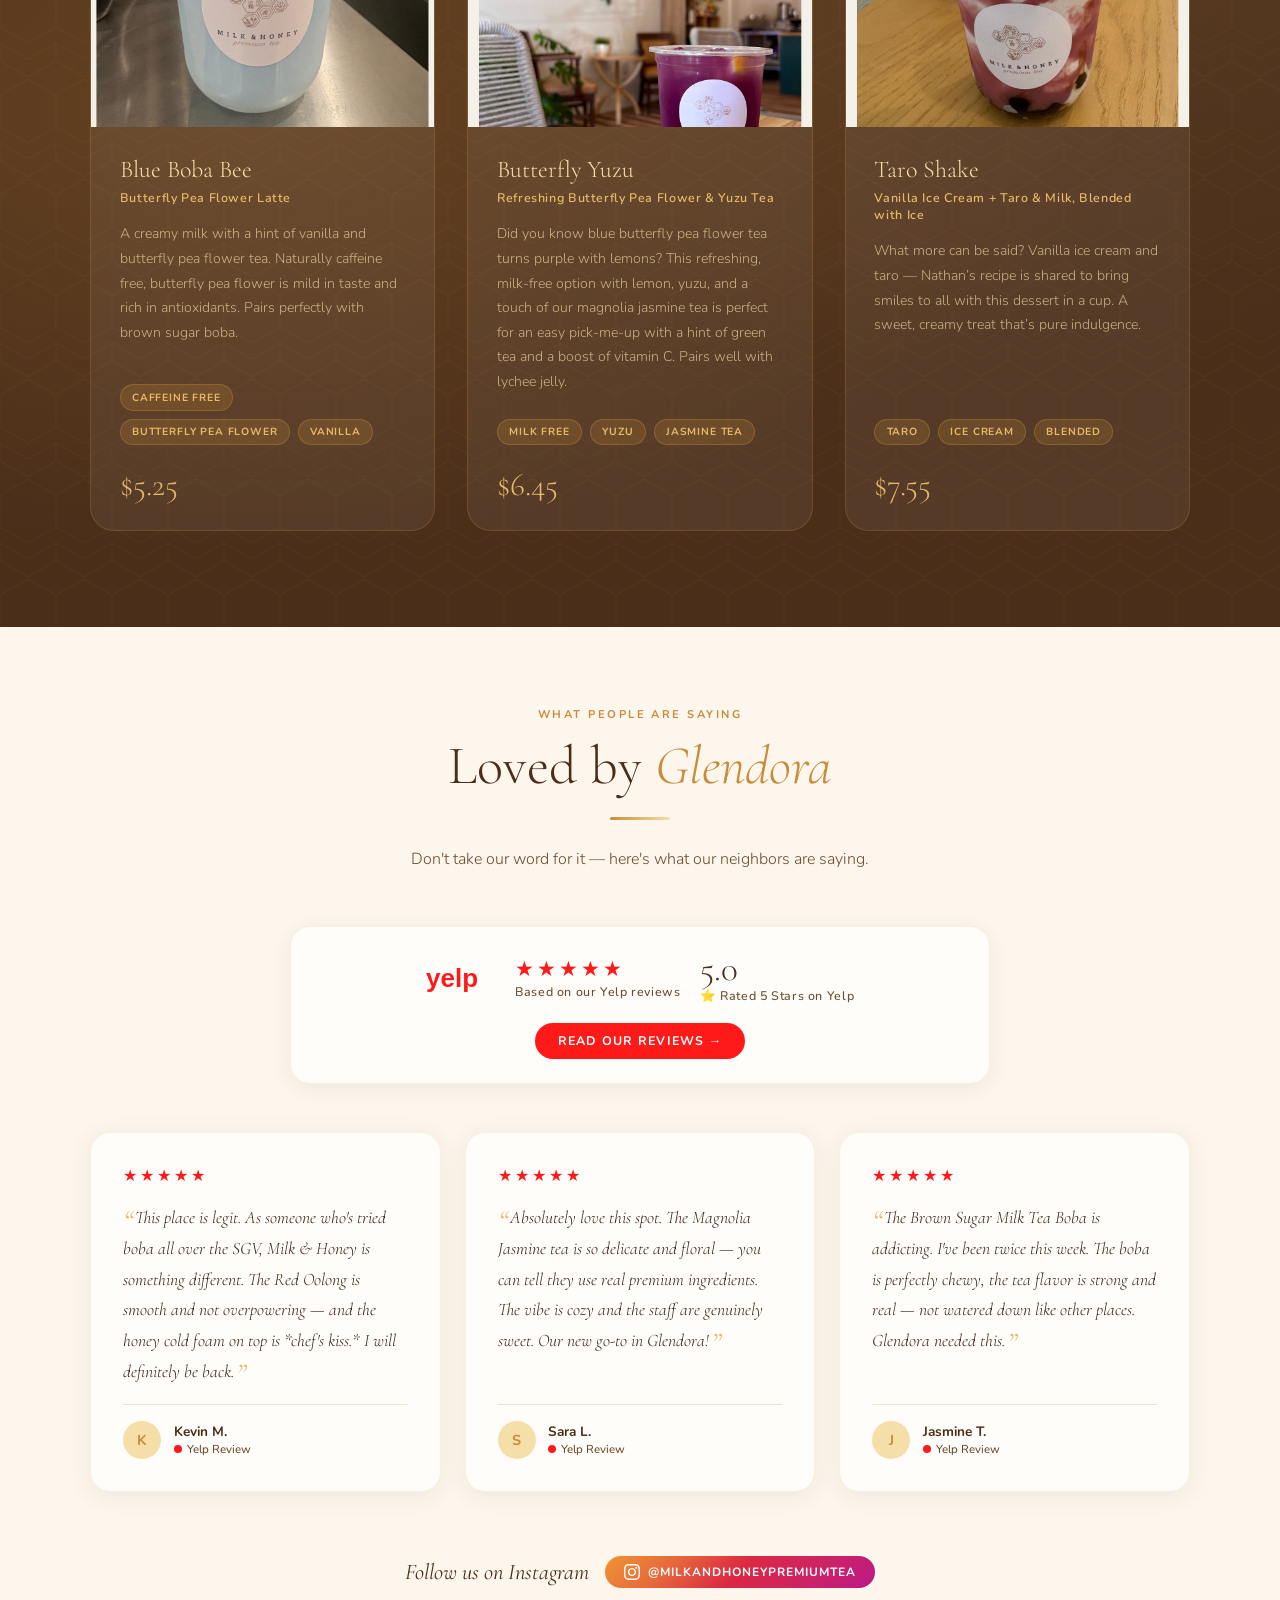
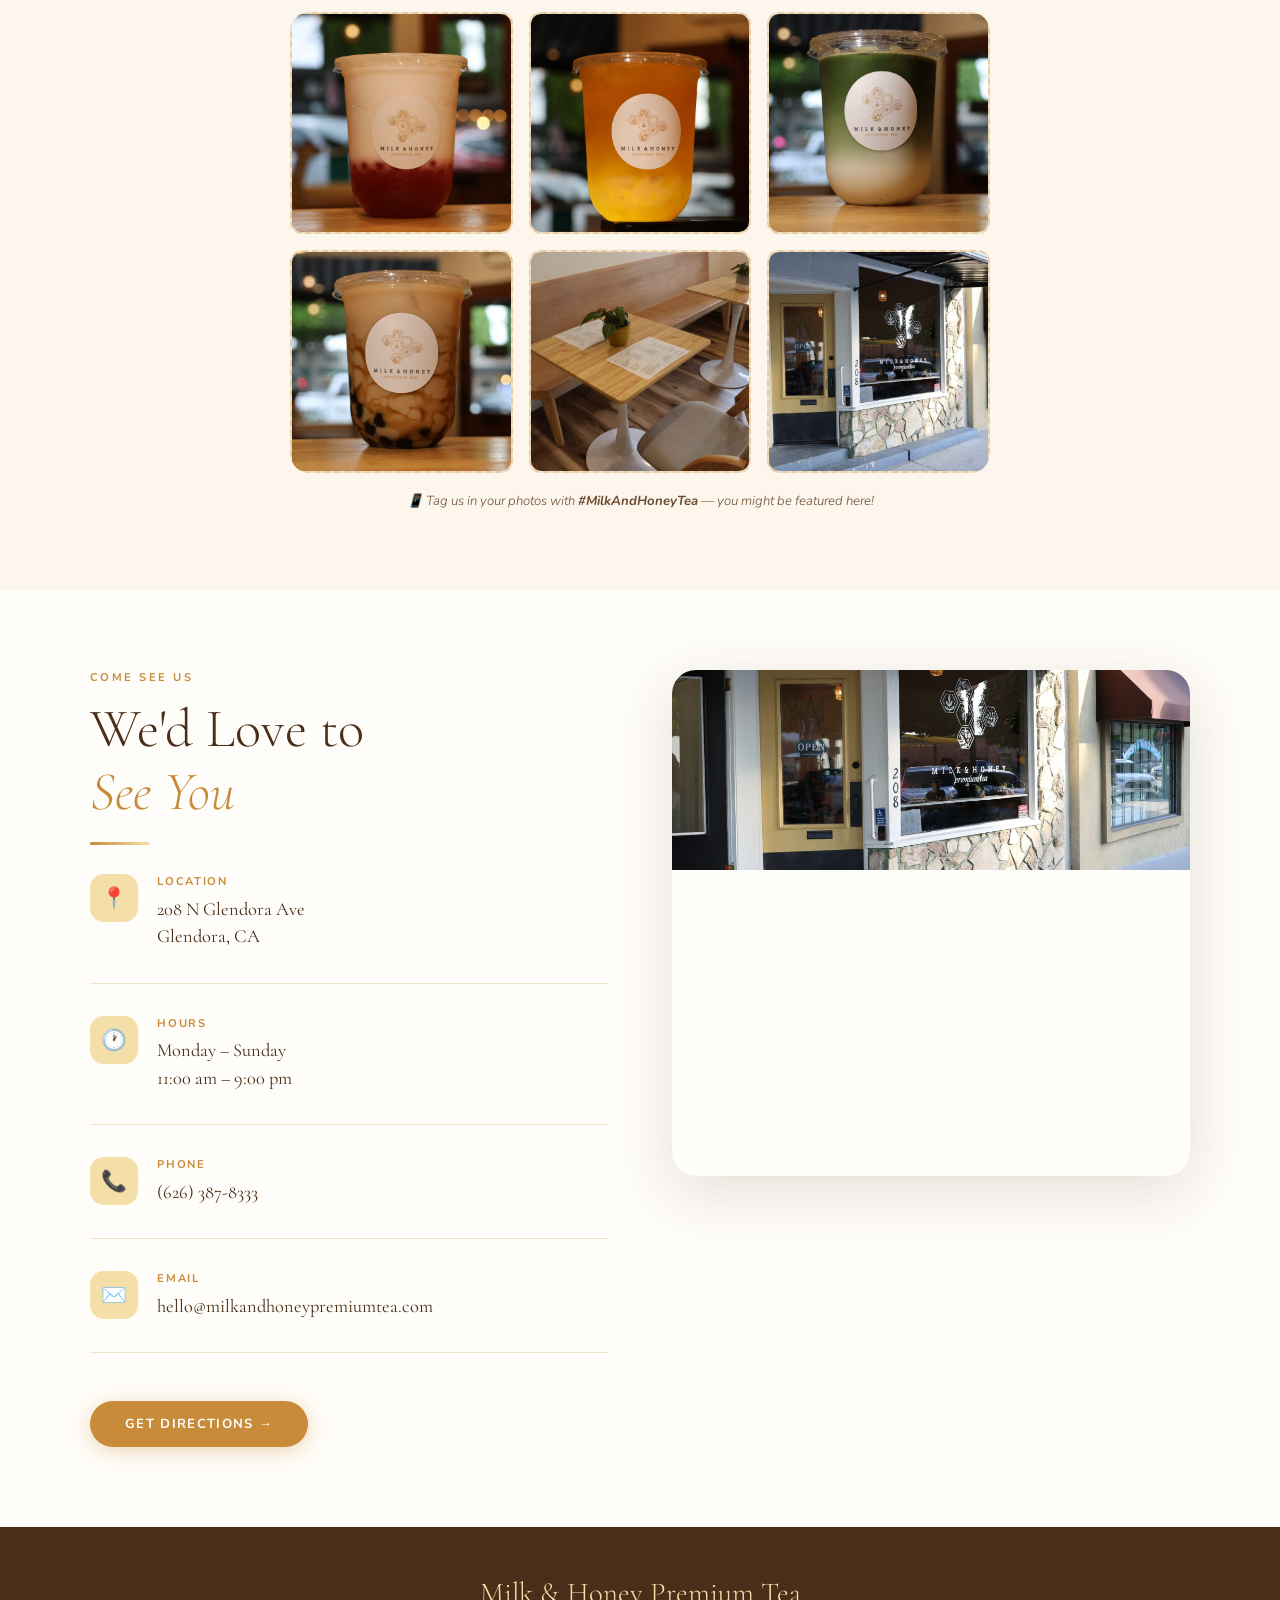
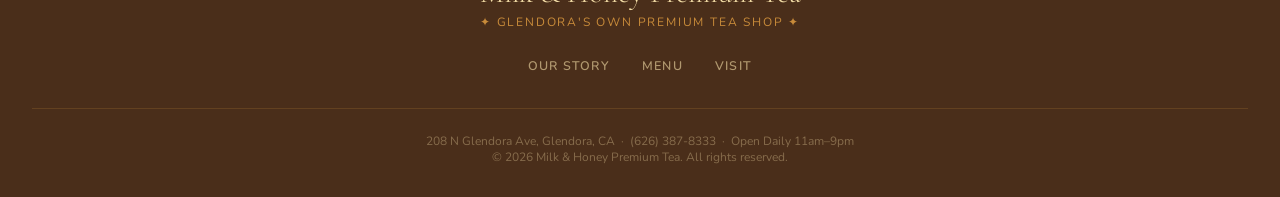
==== commit a356a848: "Fix Butterfly Yuzu image cropping in images/index.html" ====
--- a/images/index.html
+++ b/images/index.html
@@ -1463,7 +1463,7 @@
 
     <!-- Butterfly Yuzu -->
     <div class="dotm-card">
-      <img src="img-butterfly-yuzu.jpg" alt="Butterfly Yuzu — Refreshing Butterfly Pea Flower Tea" class="dotm-card-img" />
+      <img src="img-butterfly-yuzu.jpg" style="object-position:50% 20%" alt="Butterfly Yuzu — Refreshing Butterfly Pea Flower Tea" class="dotm-card-img" />
       <div class="dotm-card-body">
         <h3 class="dotm-card-name">Butterfly Yuzu</h3>
         <p class="dotm-card-sub">Refreshing Butterfly Pea Flower &amp; Yuzu Tea</p>
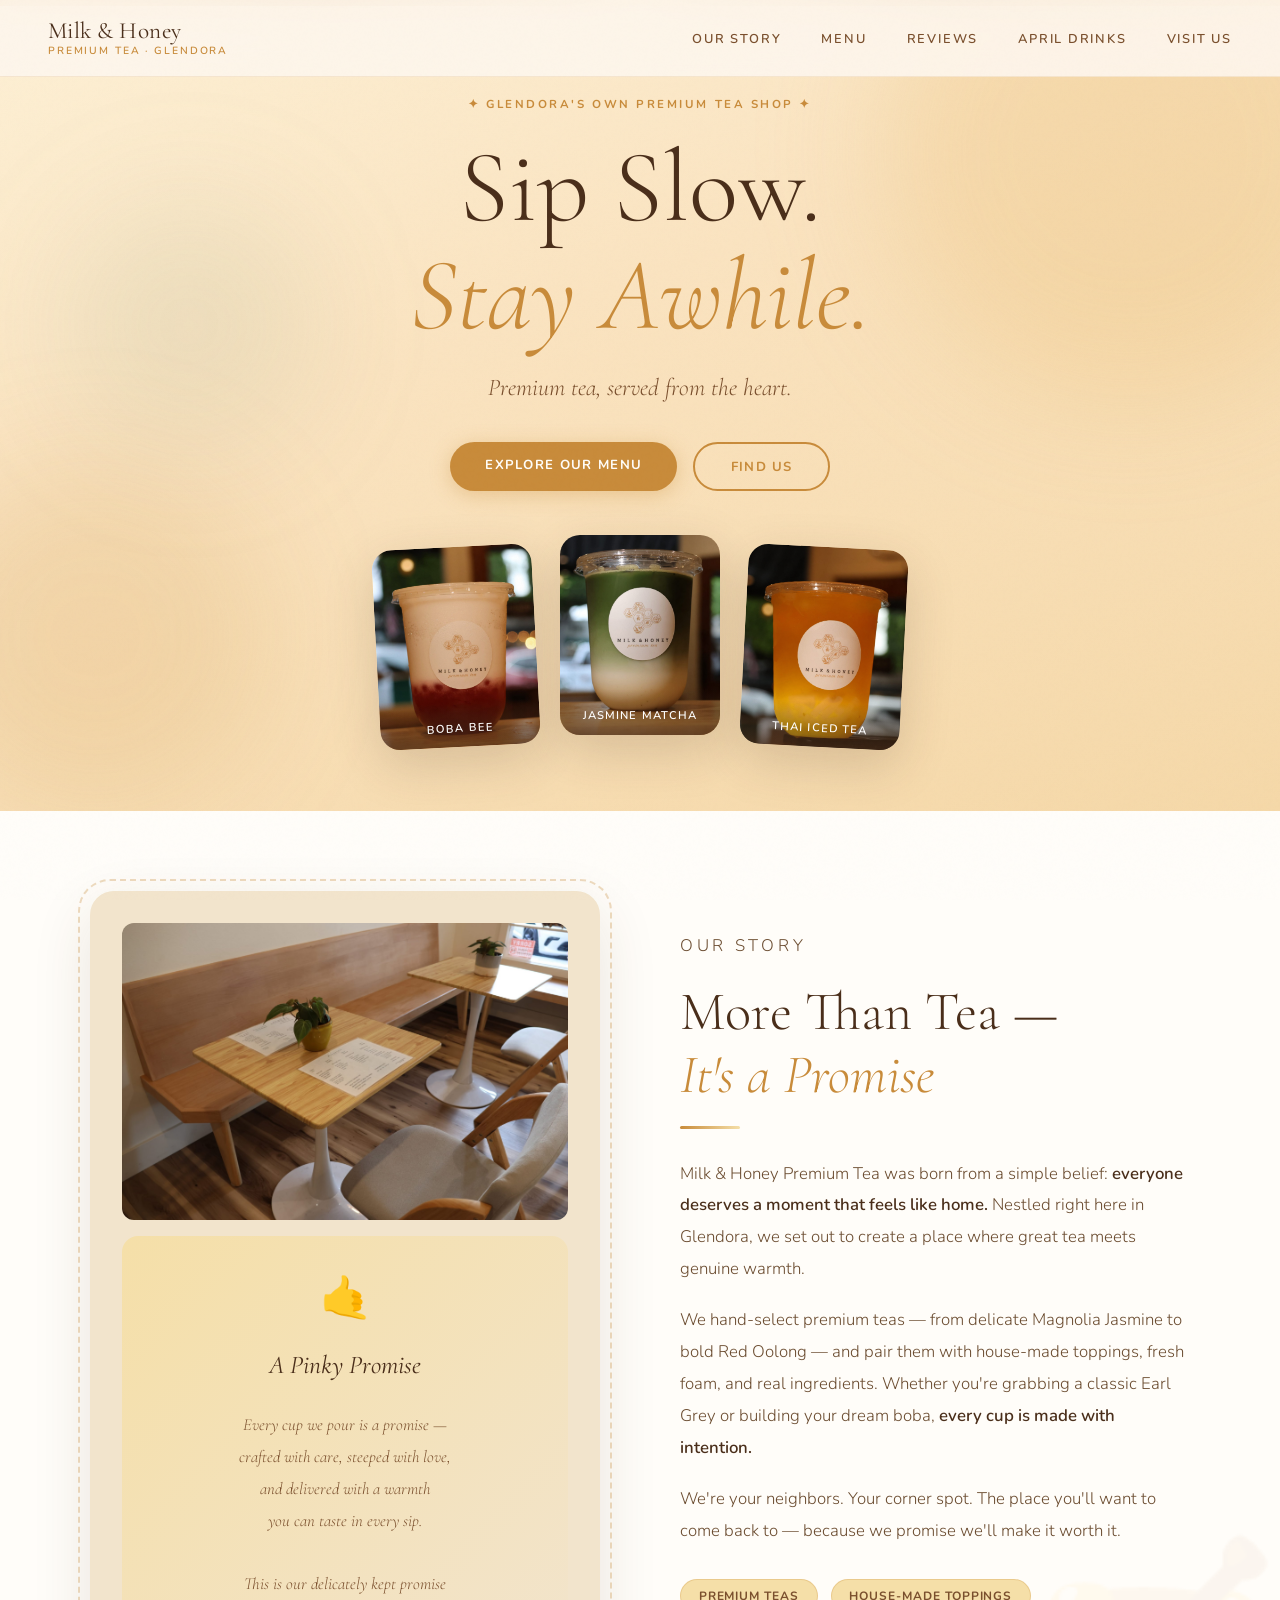
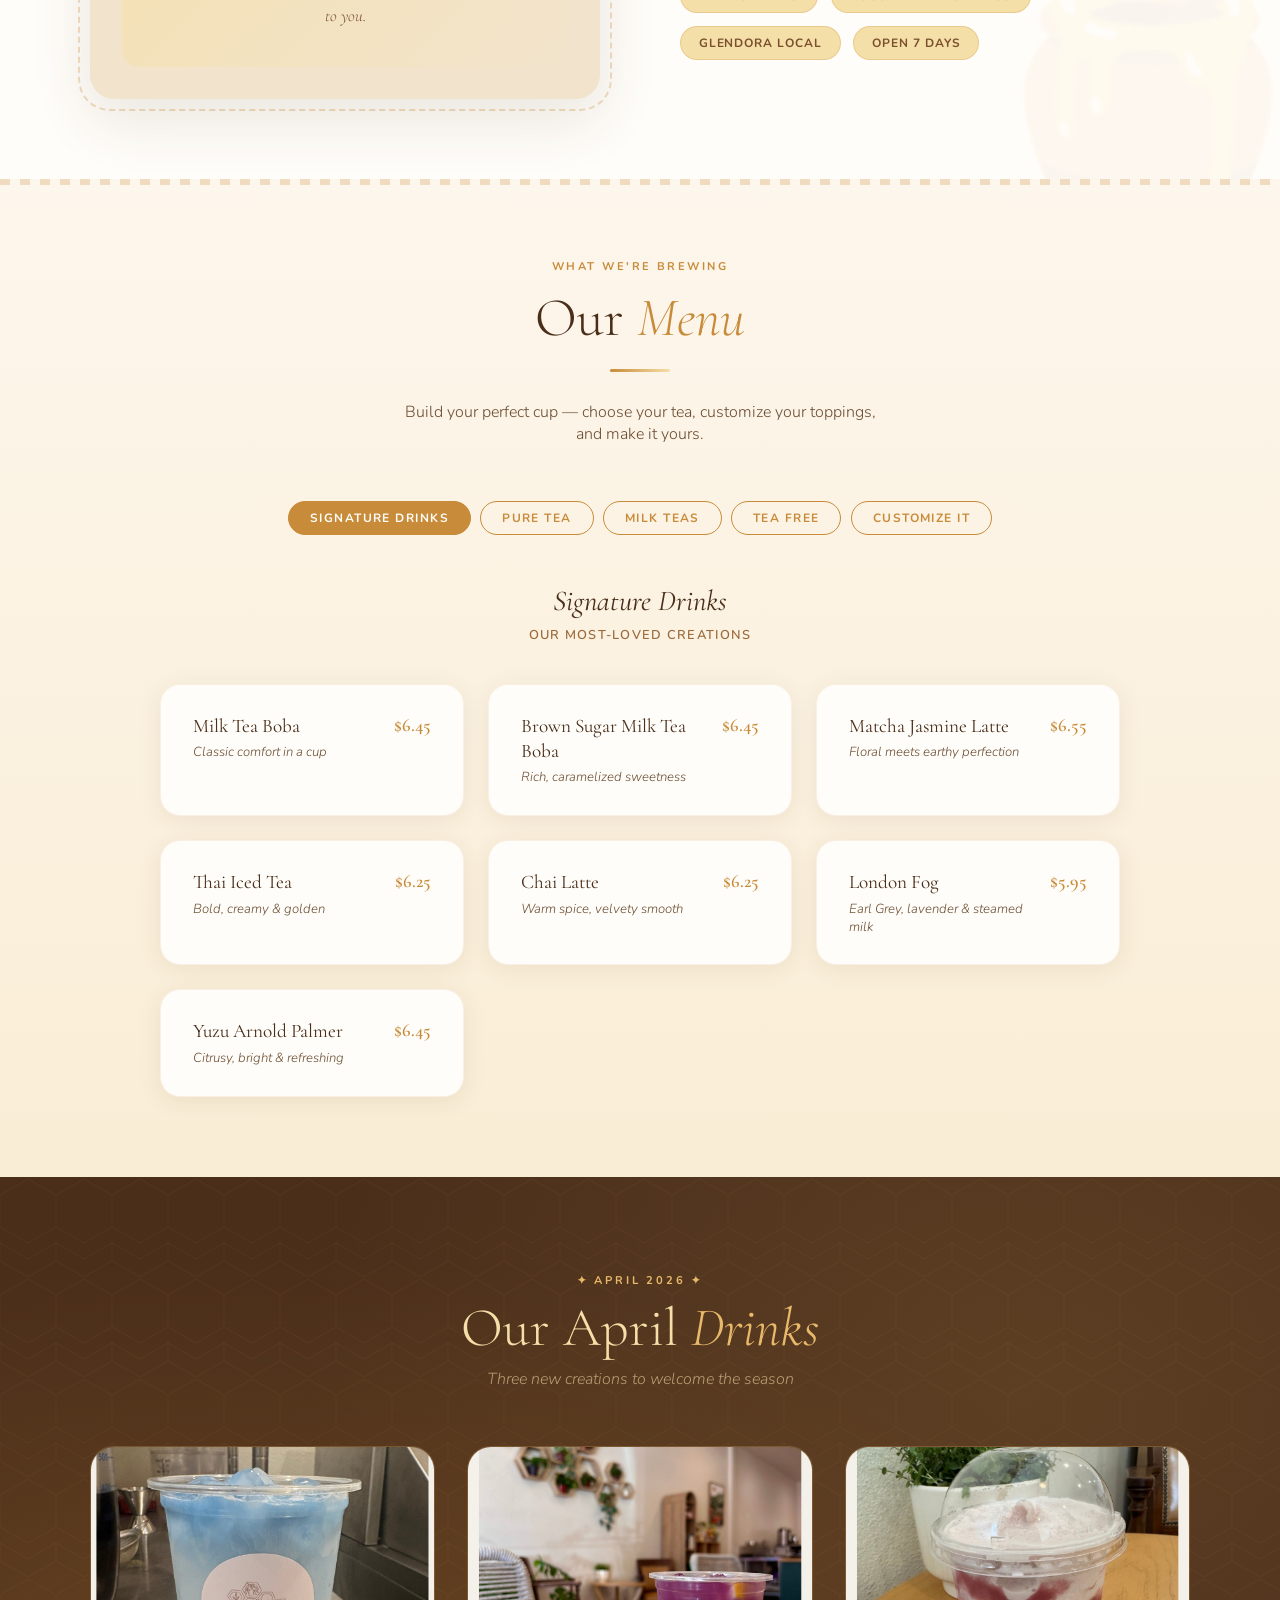
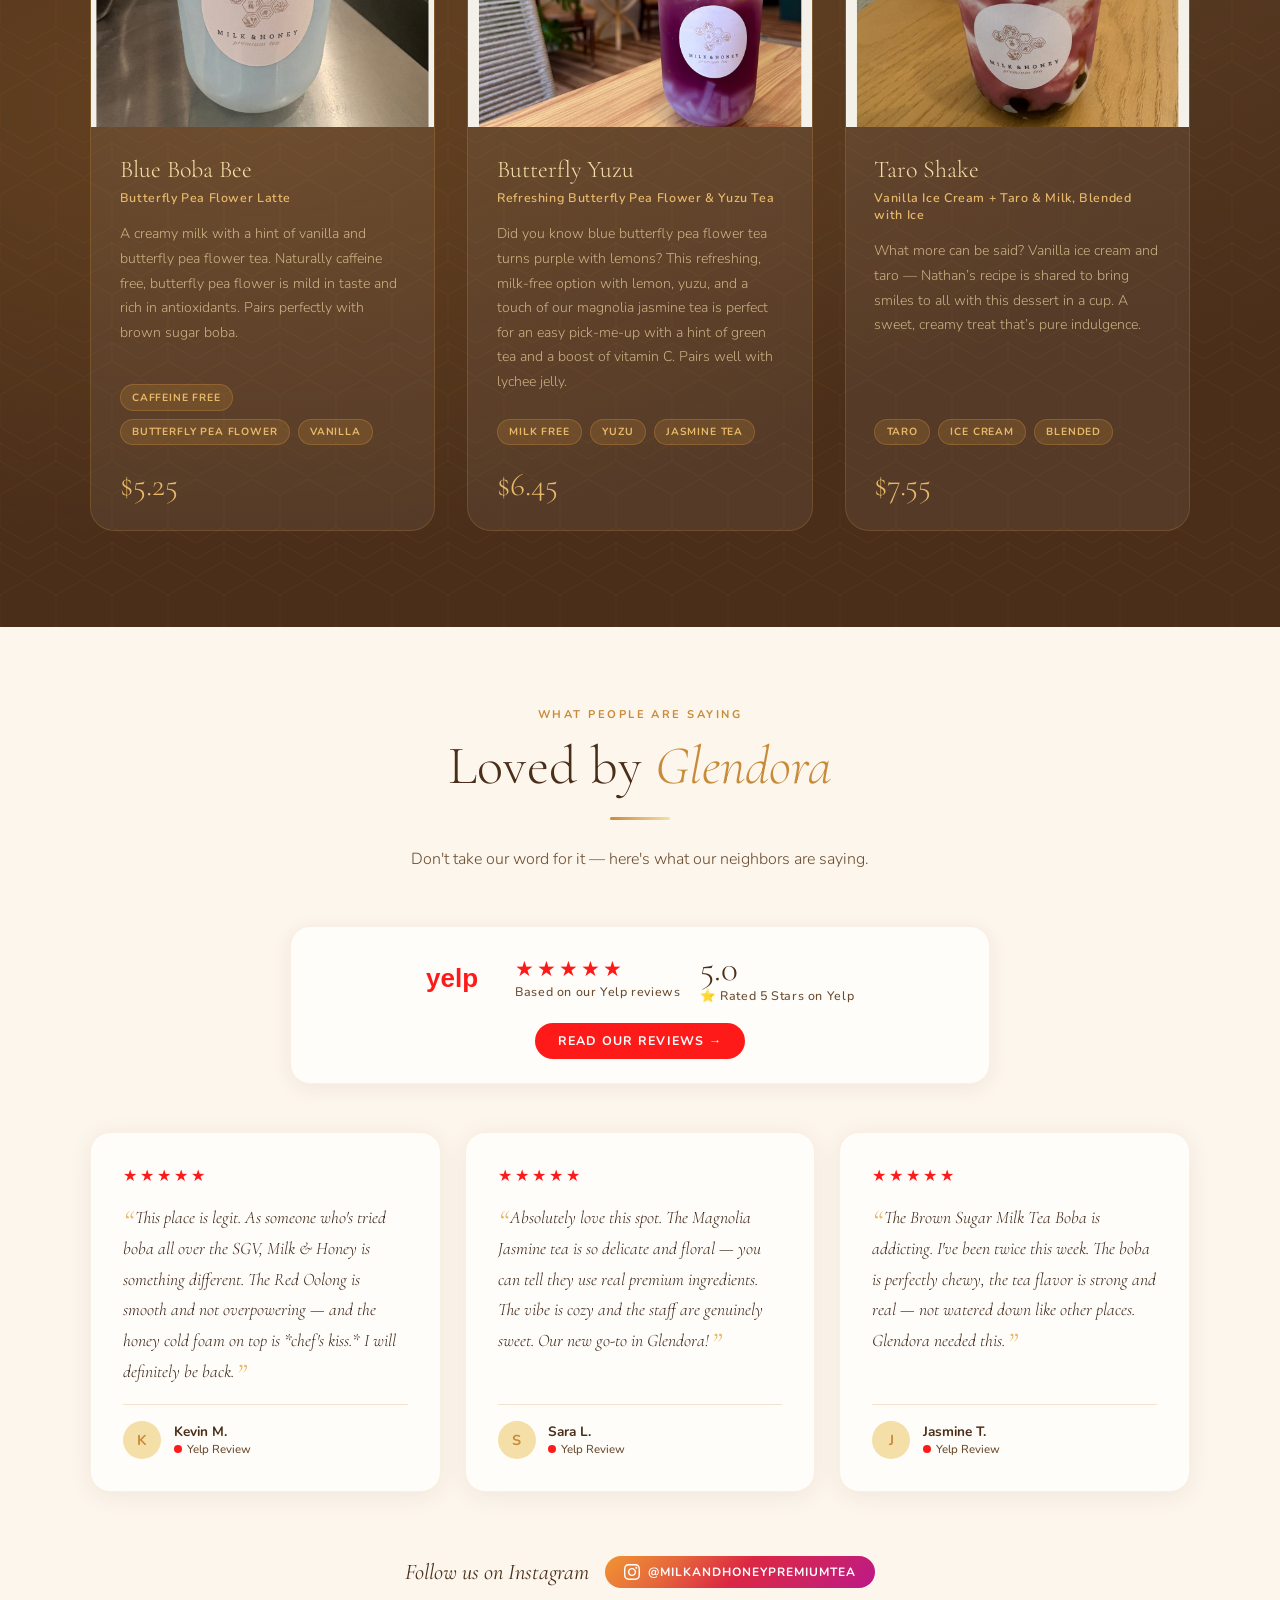
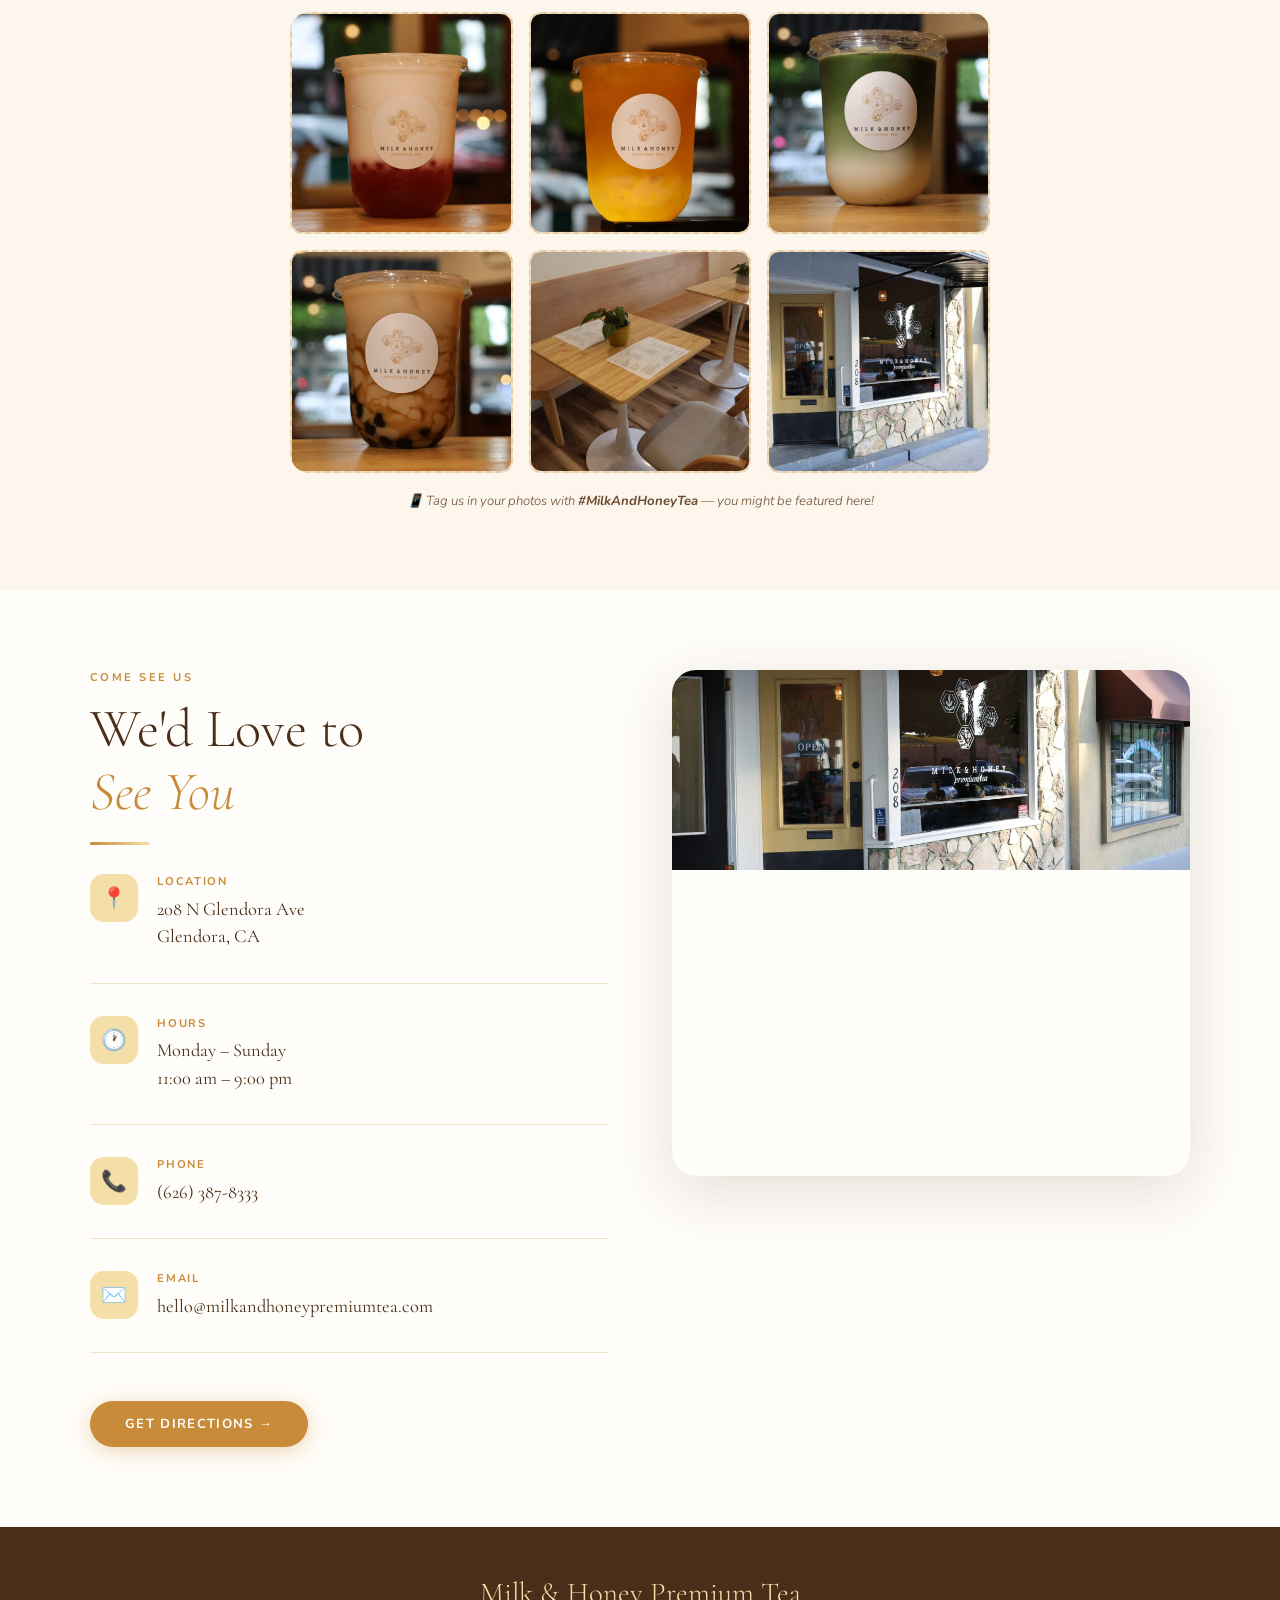
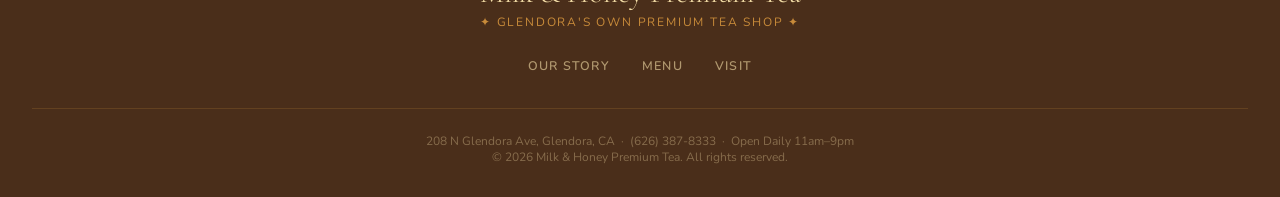
==== commit 0c6c0a10: "Adjust Butterfly Yuzu image position in images/index.html" ====
--- a/images/index.html
+++ b/images/index.html
@@ -1463,7 +1463,7 @@
 
     <!-- Butterfly Yuzu -->
     <div class="dotm-card">
-      <img src="img-butterfly-yuzu.jpg" style="object-position:50% 20%" alt="Butterfly Yuzu — Refreshing Butterfly Pea Flower Tea" class="dotm-card-img" />
+      <img src="img-butterfly-yuzu.jpg" style="object-position:50% 70%" alt="Butterfly Yuzu — Refreshing Butterfly Pea Flower Tea" class="dotm-card-img" />
       <div class="dotm-card-body">
         <h3 class="dotm-card-name">Butterfly Yuzu</h3>
         <p class="dotm-card-sub">Refreshing Butterfly Pea Flower &amp; Yuzu Tea</p>
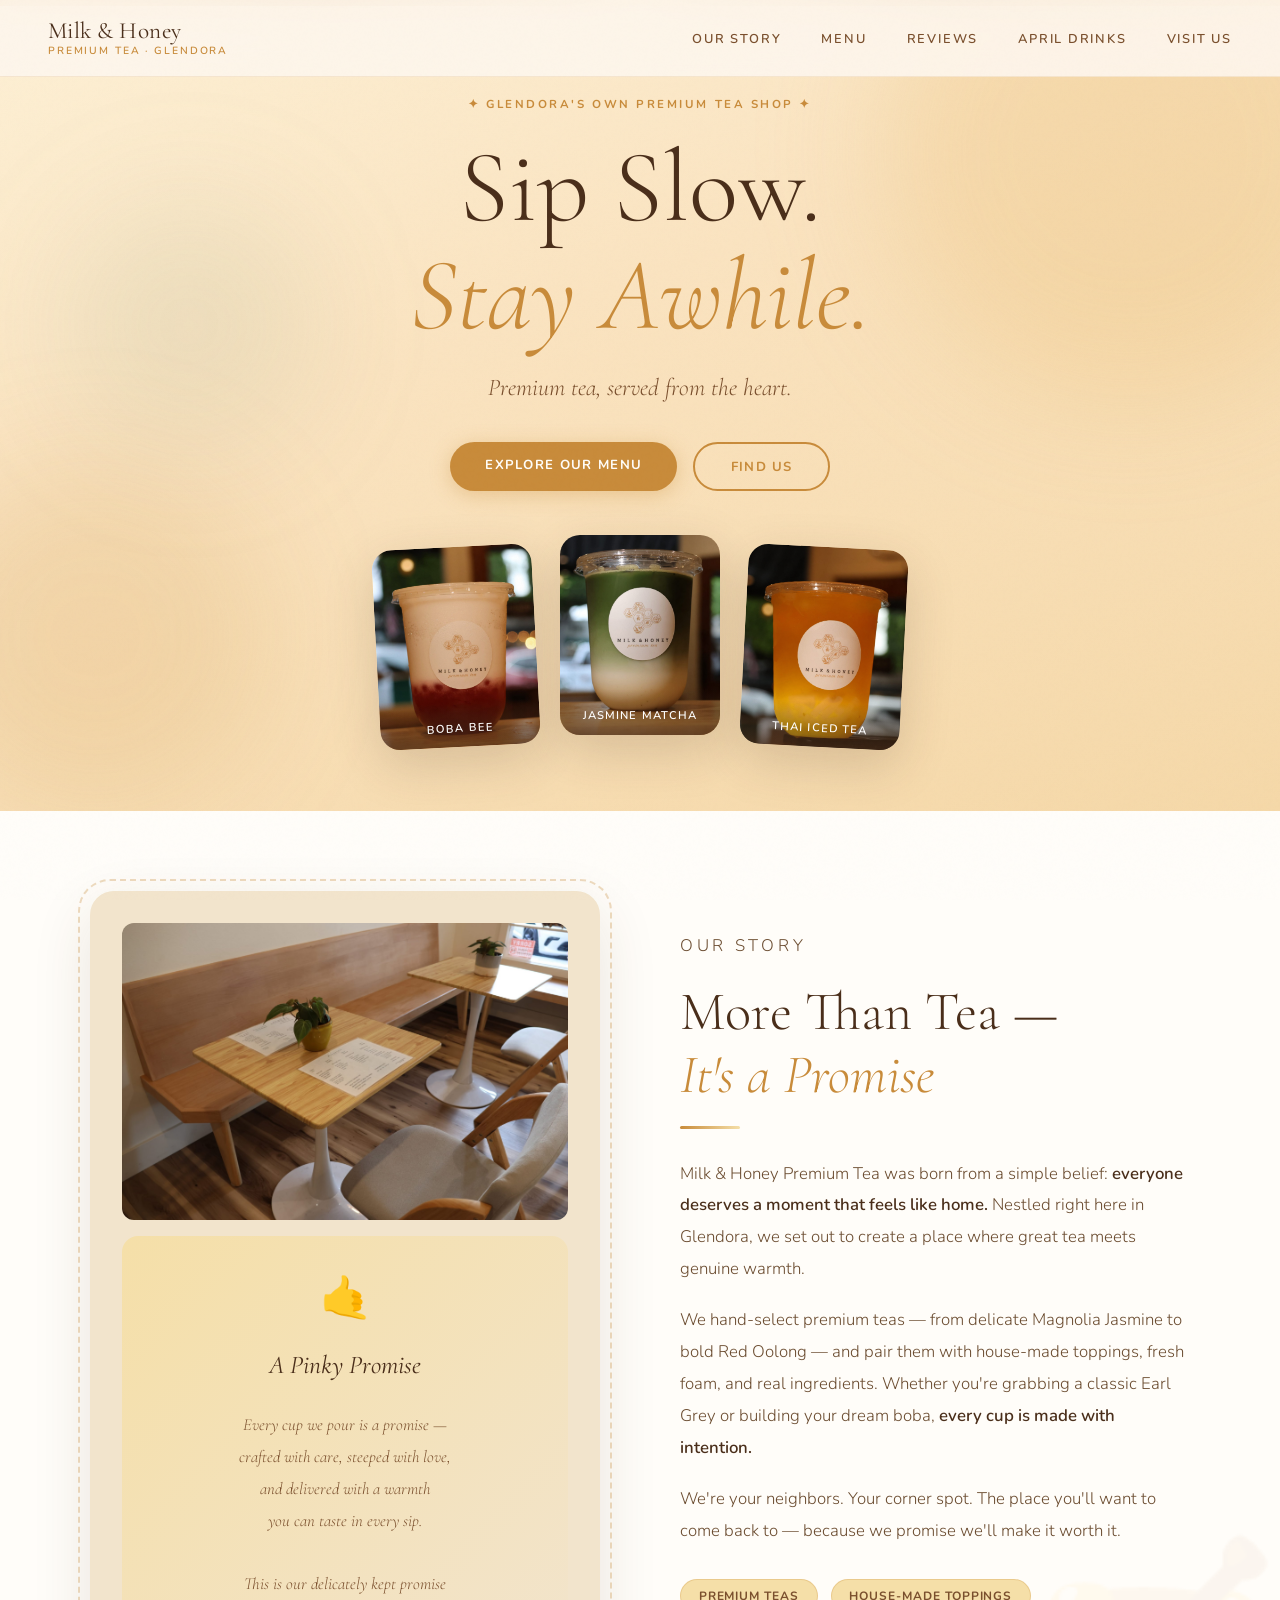
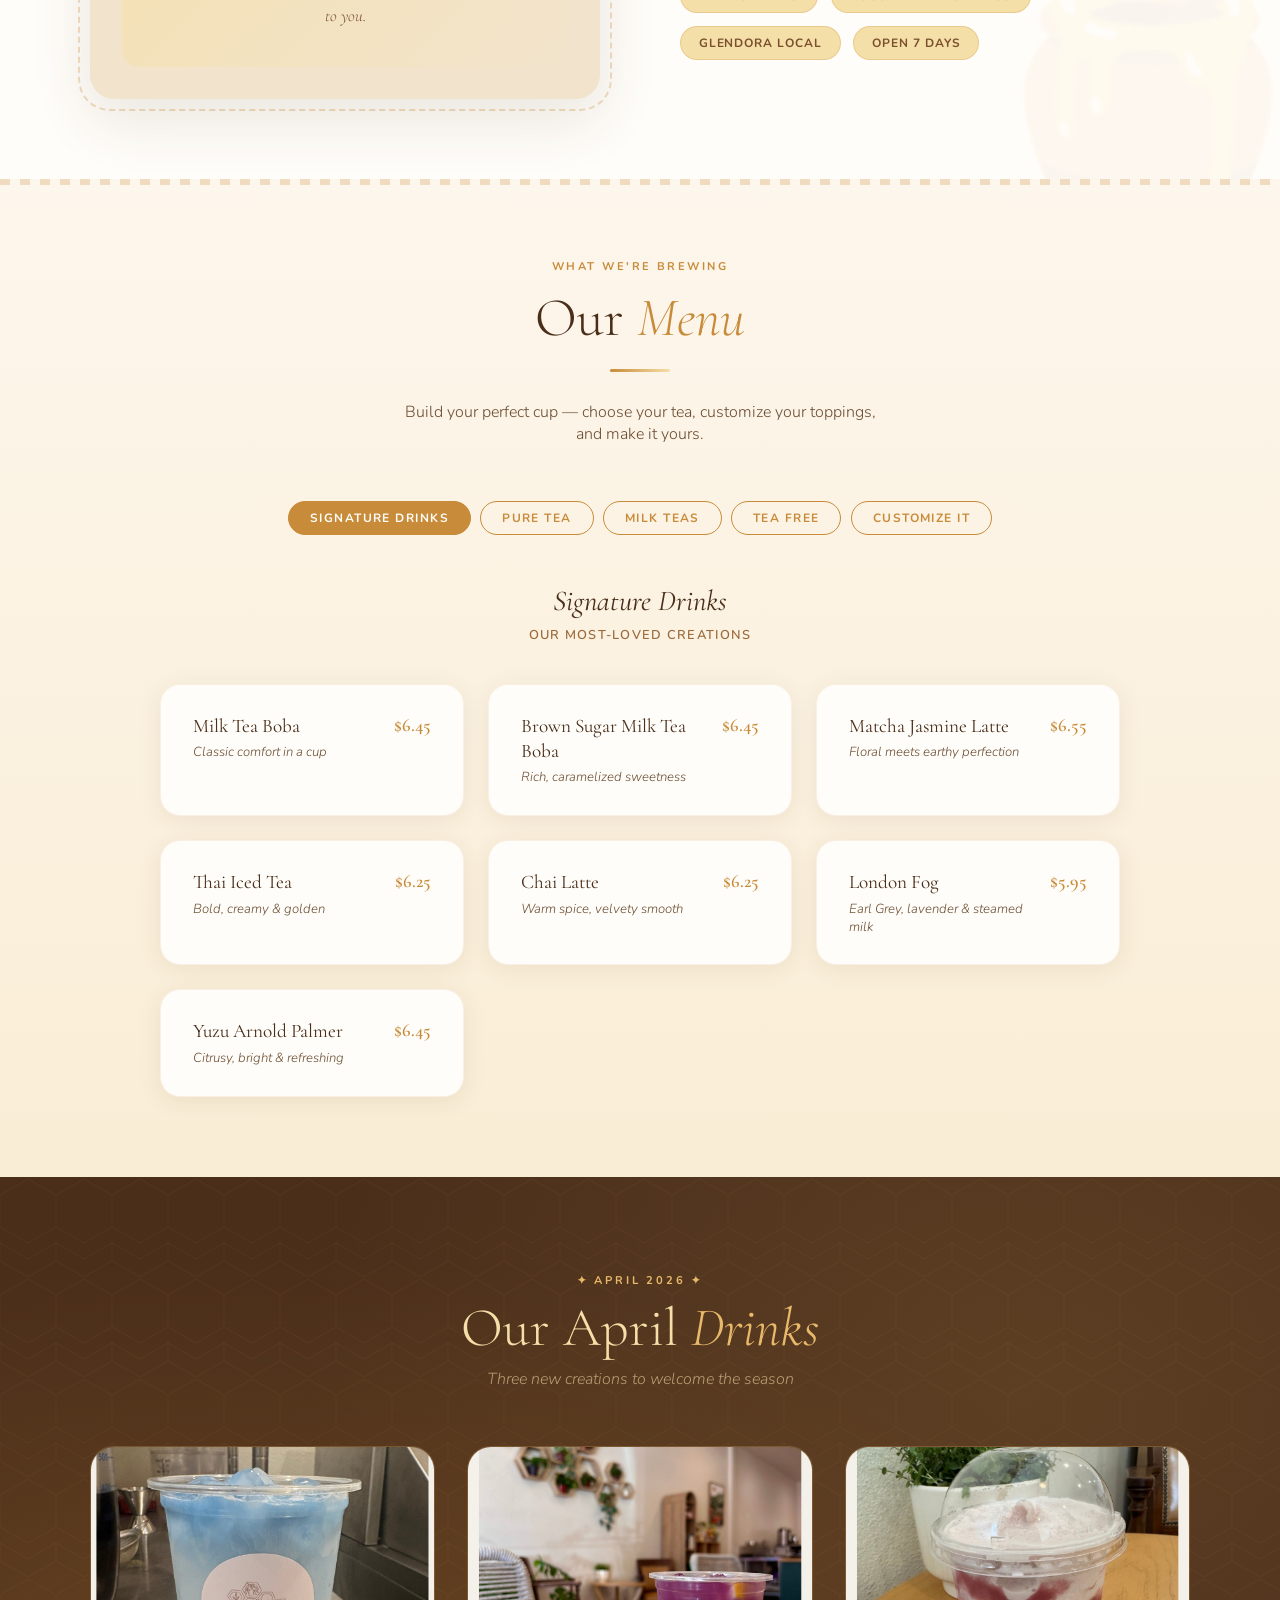
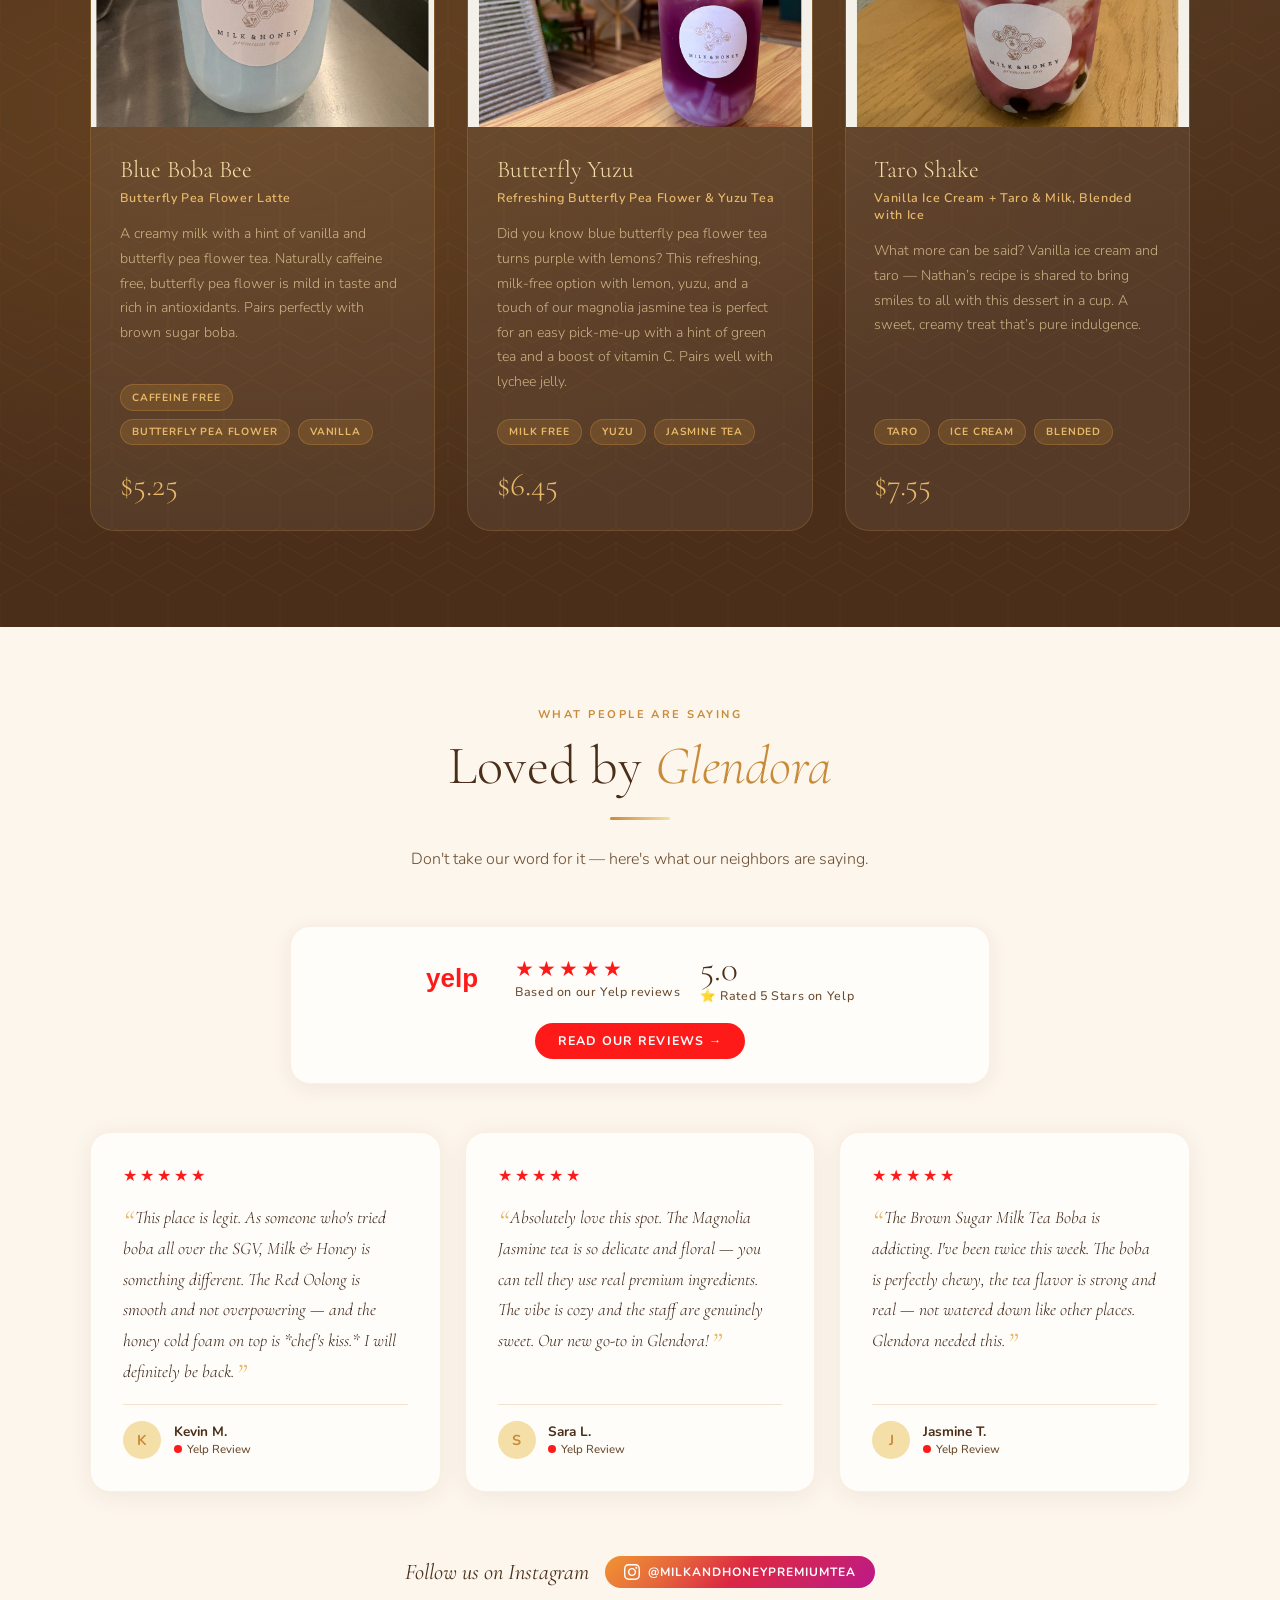
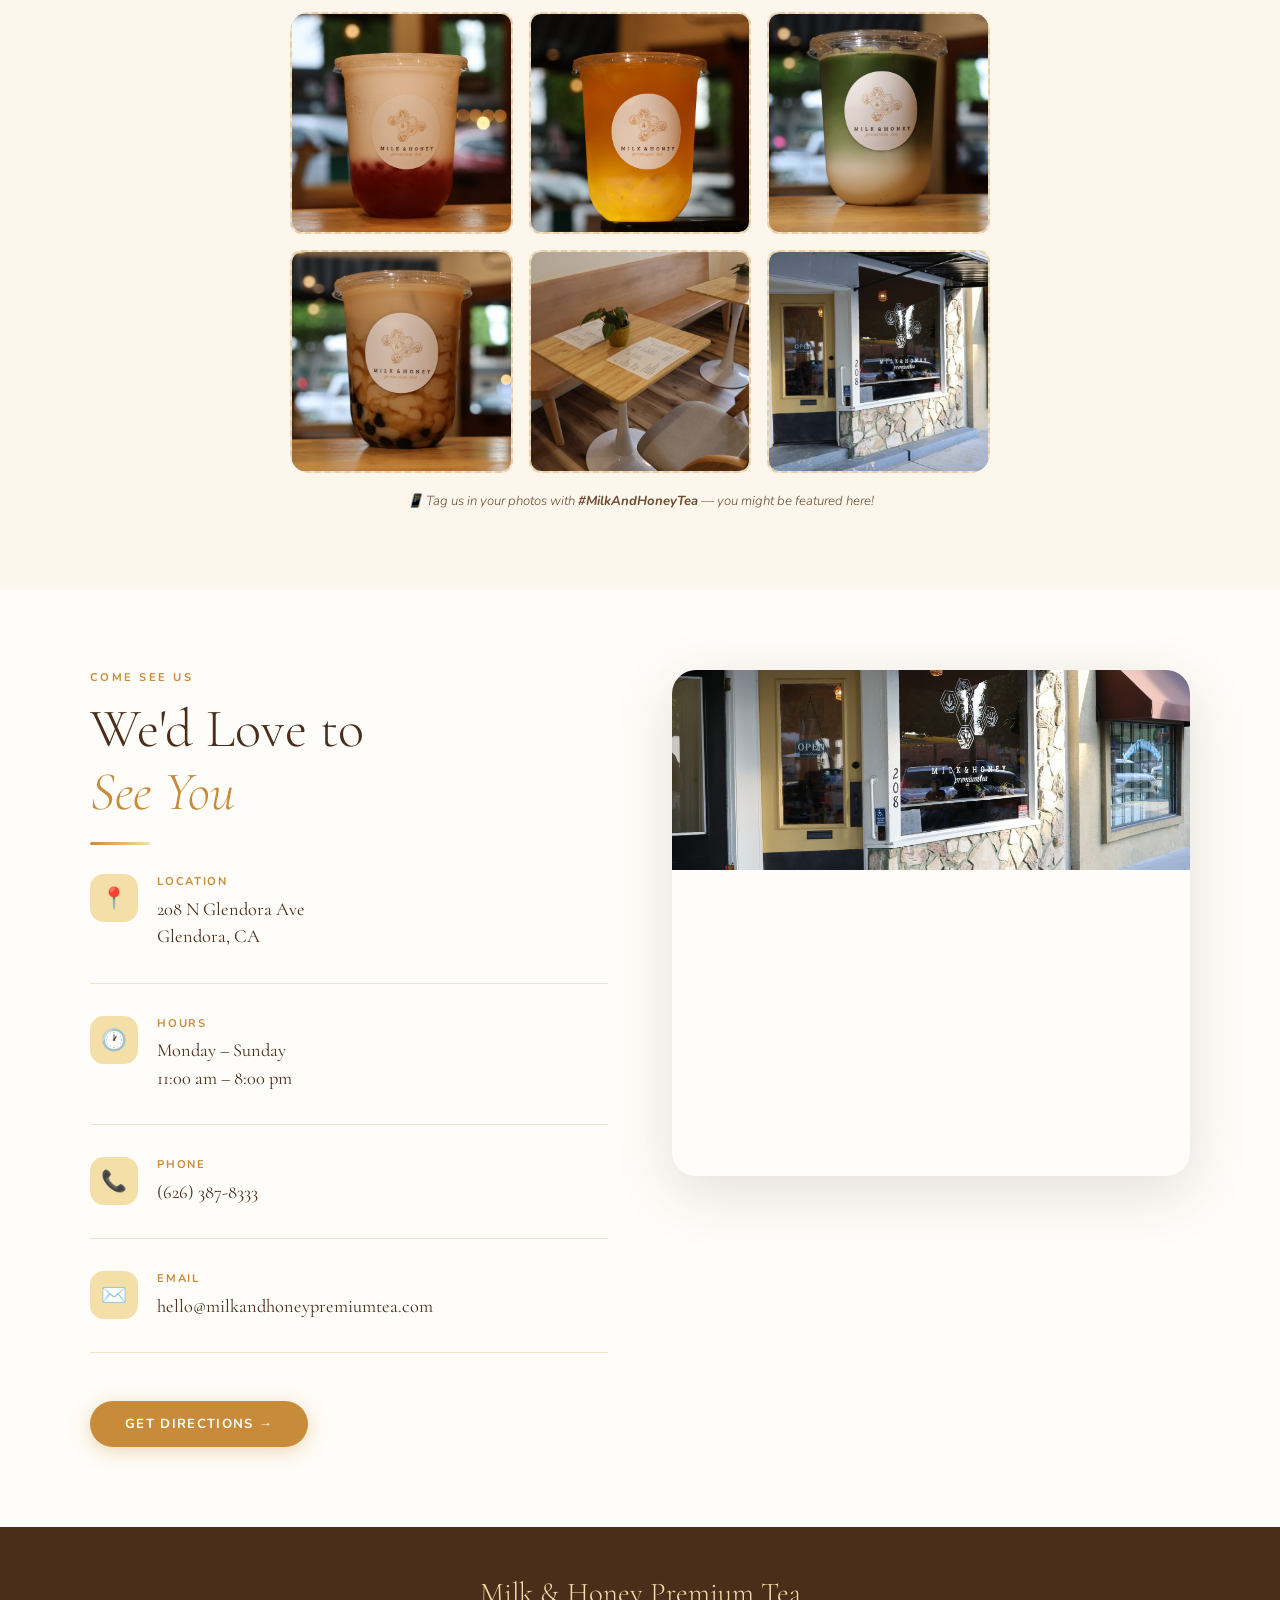
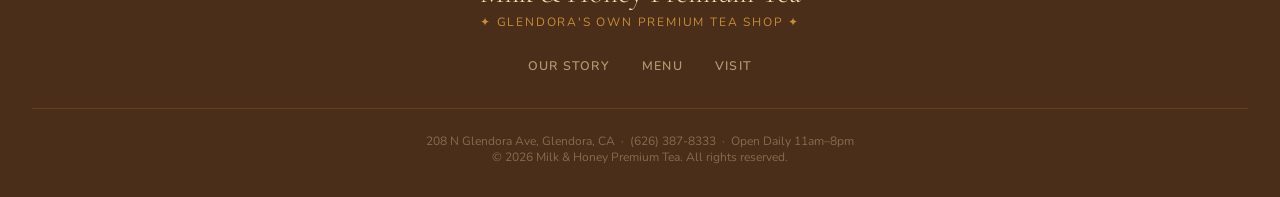
==== commit e7b74ee1: "Update shop hours to 11am–8pm daily (images copy)" ====
--- a/images/index.html
+++ b/images/index.html
@@ -4,7 +4,7 @@
 <meta charset="UTF-8" />
 <meta name="viewport" content="width=device-width, initial-scale=1.0" />
 <title>Milk & Honey Premium Tea — Glendora's Own Premium Tea Shop</title>
-<meta name="description" content="Milk & Honey Premium Tea is Glendora's cozy bubble tea house. Premium teas, boba drinks, and handcrafted lattes. Visit us at 208 N Glendora Ave. Open daily 11am–9pm." />
+<meta name="description" content="Milk & Honey Premium Tea is Glendora's cozy bubble tea house. Premium teas, boba drinks, and handcrafted lattes. Visit us at 208 N Glendora Ave. Open daily 11am–8pm." />
 <!-- Google Analytics -->
 <script async src="https://www.googletagmanager.com/gtag/js?id=G-Y9LE8G3MWZ"></script>
 <script>
@@ -1659,7 +1659,7 @@
           <div class="info-icon">🕐</div>
           <div>
             <p class="info-label">Hours</p>
-            <p class="info-value">Monday – Sunday<br/>11:00 am – 9:00 pm</p>
+            <p class="info-value">Monday – Sunday<br/>11:00 am – 8:00 pm</p>
           </div>
         </div>
 
@@ -1707,7 +1707,7 @@
     <li><a href="#visit">Visit</a></li>
   </ul>
   <p class="footer-copy">
-    208 N Glendora Ave, Glendora, CA &nbsp;·&nbsp; (626) 387-8333 &nbsp;·&nbsp; Open Daily 11am–9pm<br/>
+    208 N Glendora Ave, Glendora, CA &nbsp;·&nbsp; (626) 387-8333 &nbsp;·&nbsp; Open Daily 11am–8pm<br/>
     © 2026 Milk &amp; Honey Premium Tea. All rights reserved.
   </p>
 </footer>
